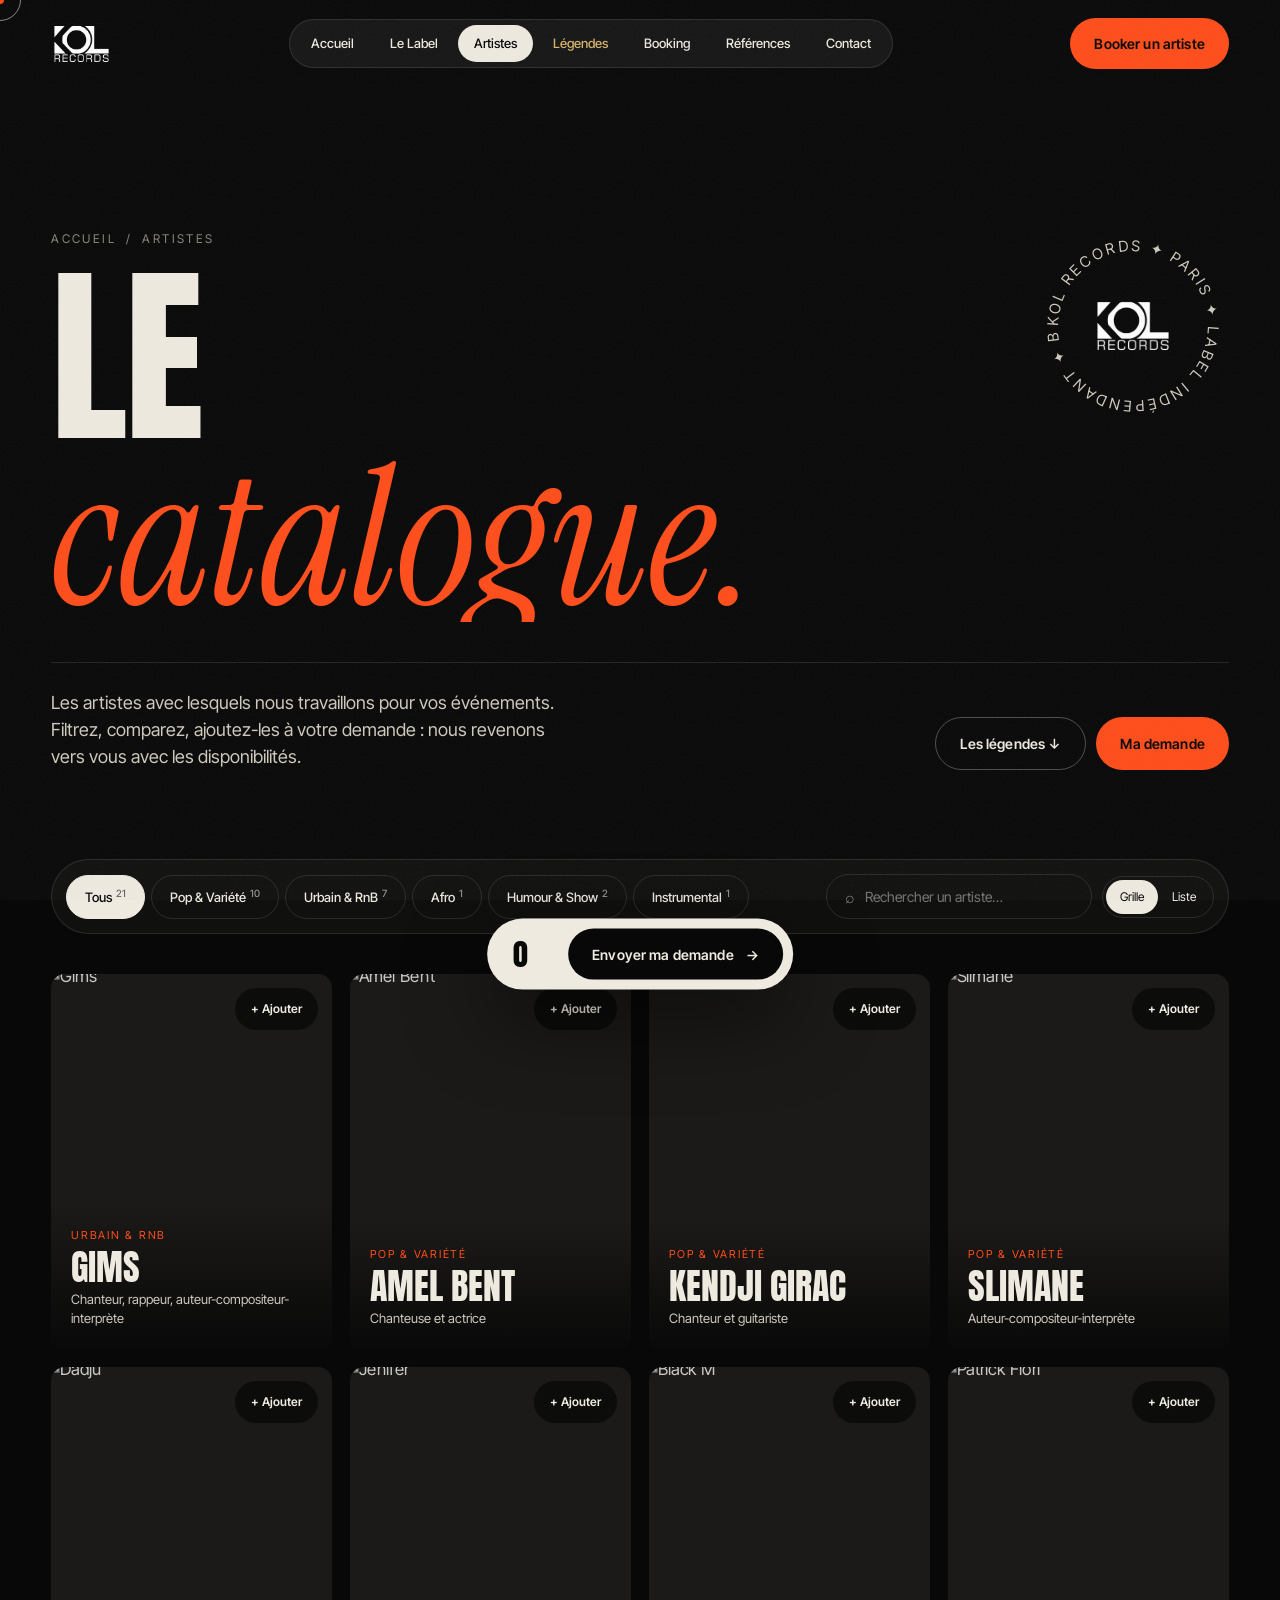
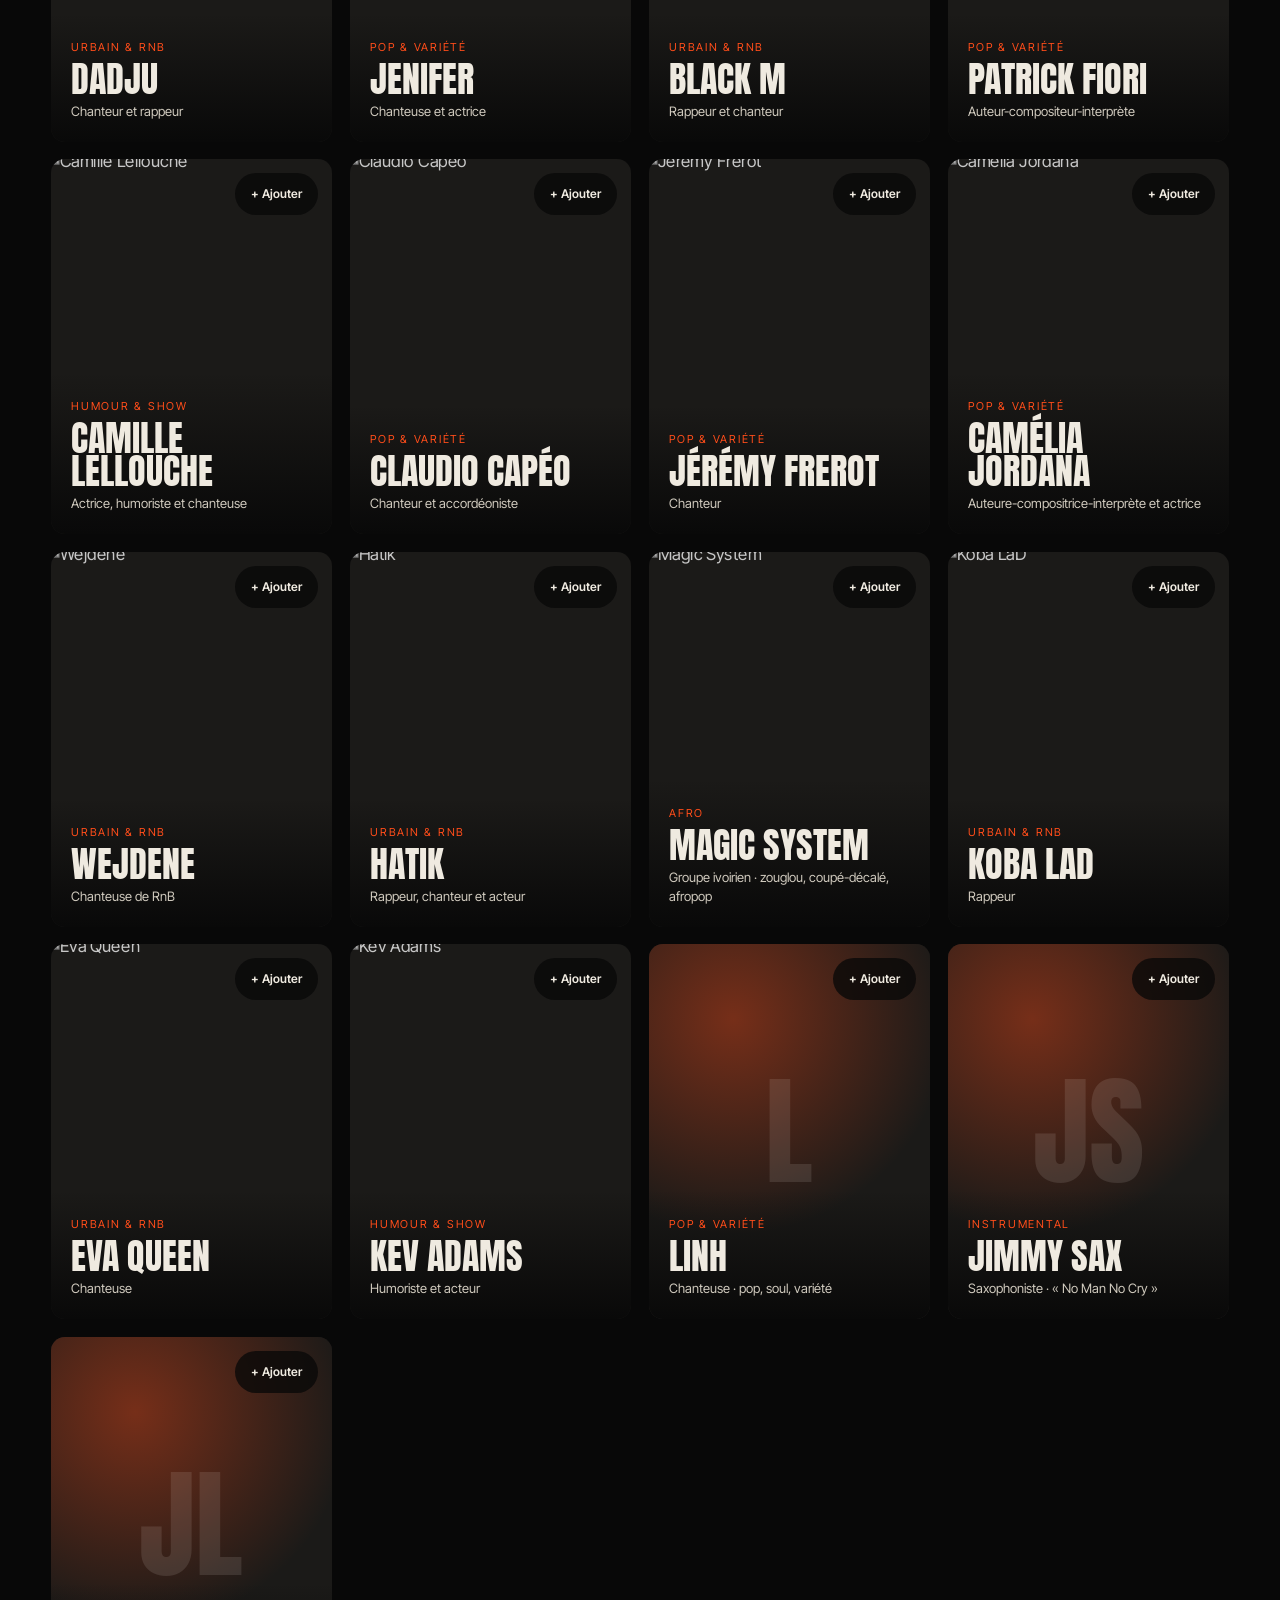
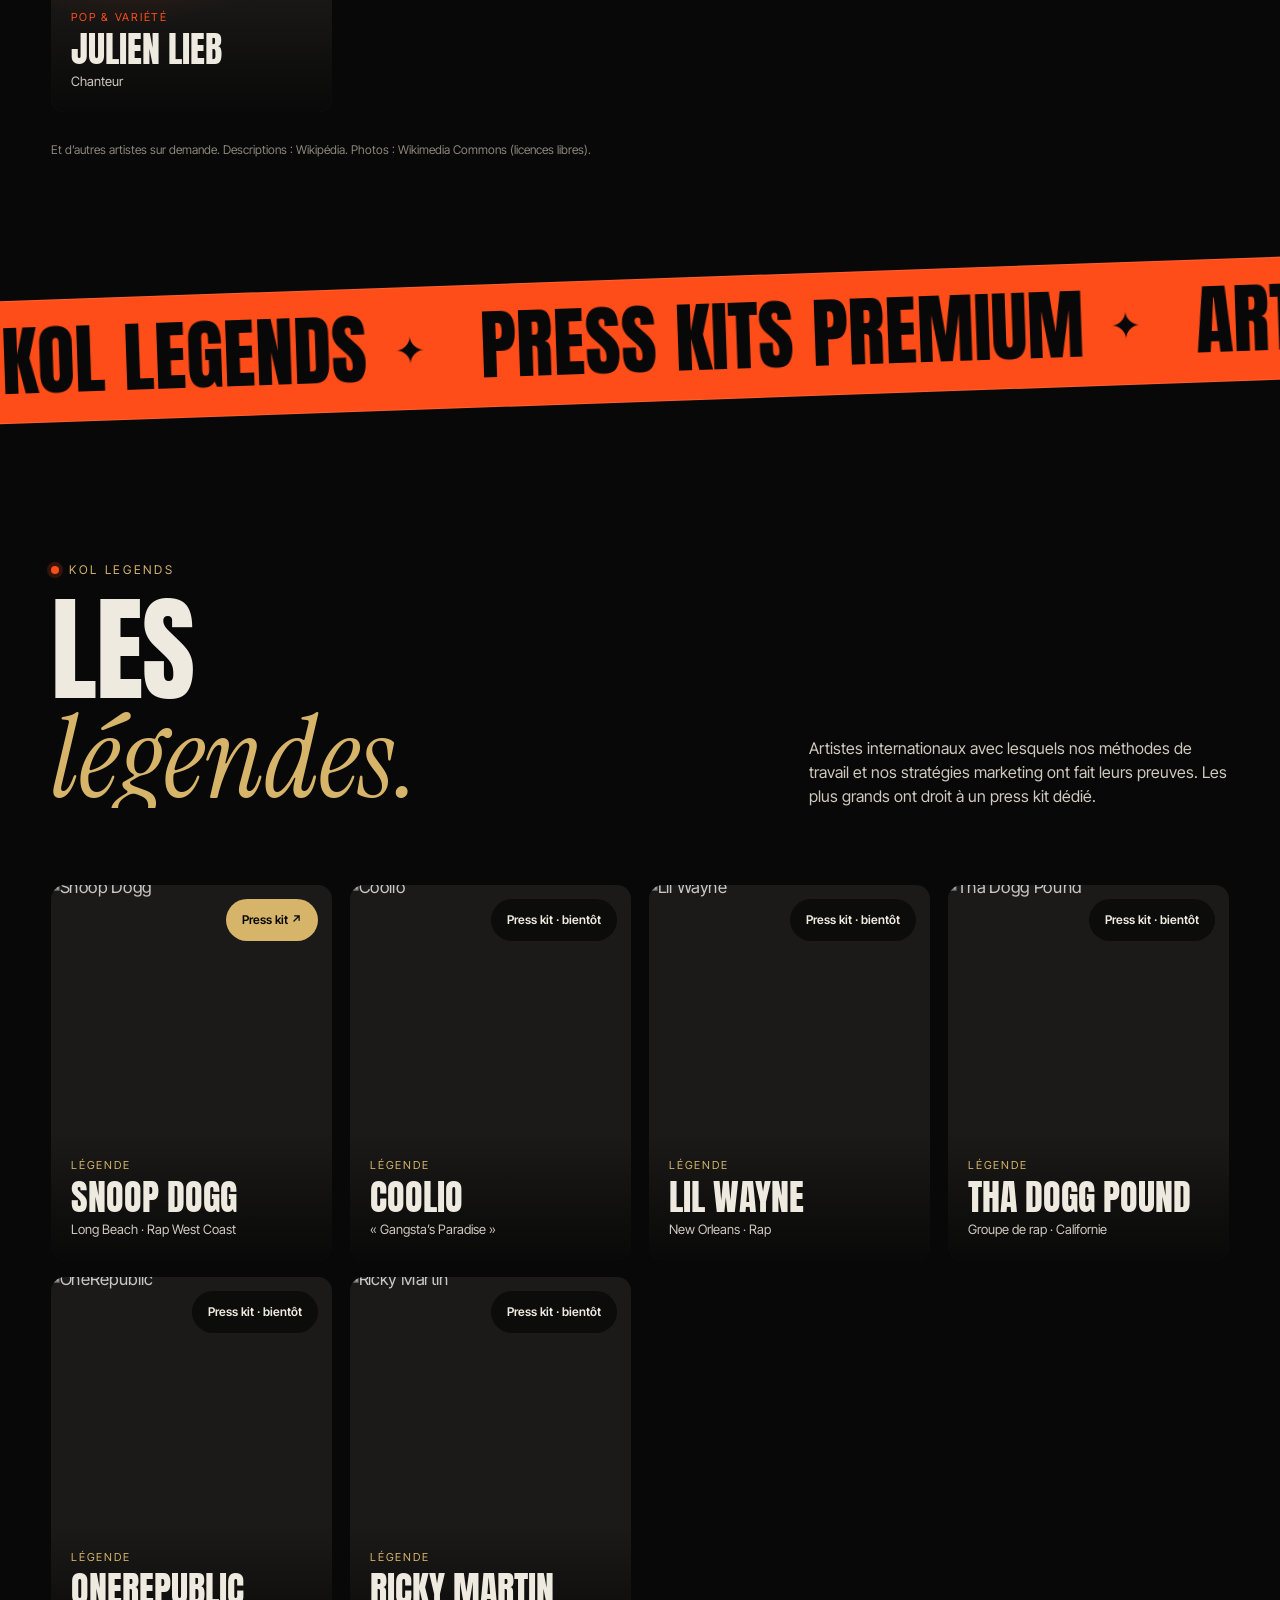
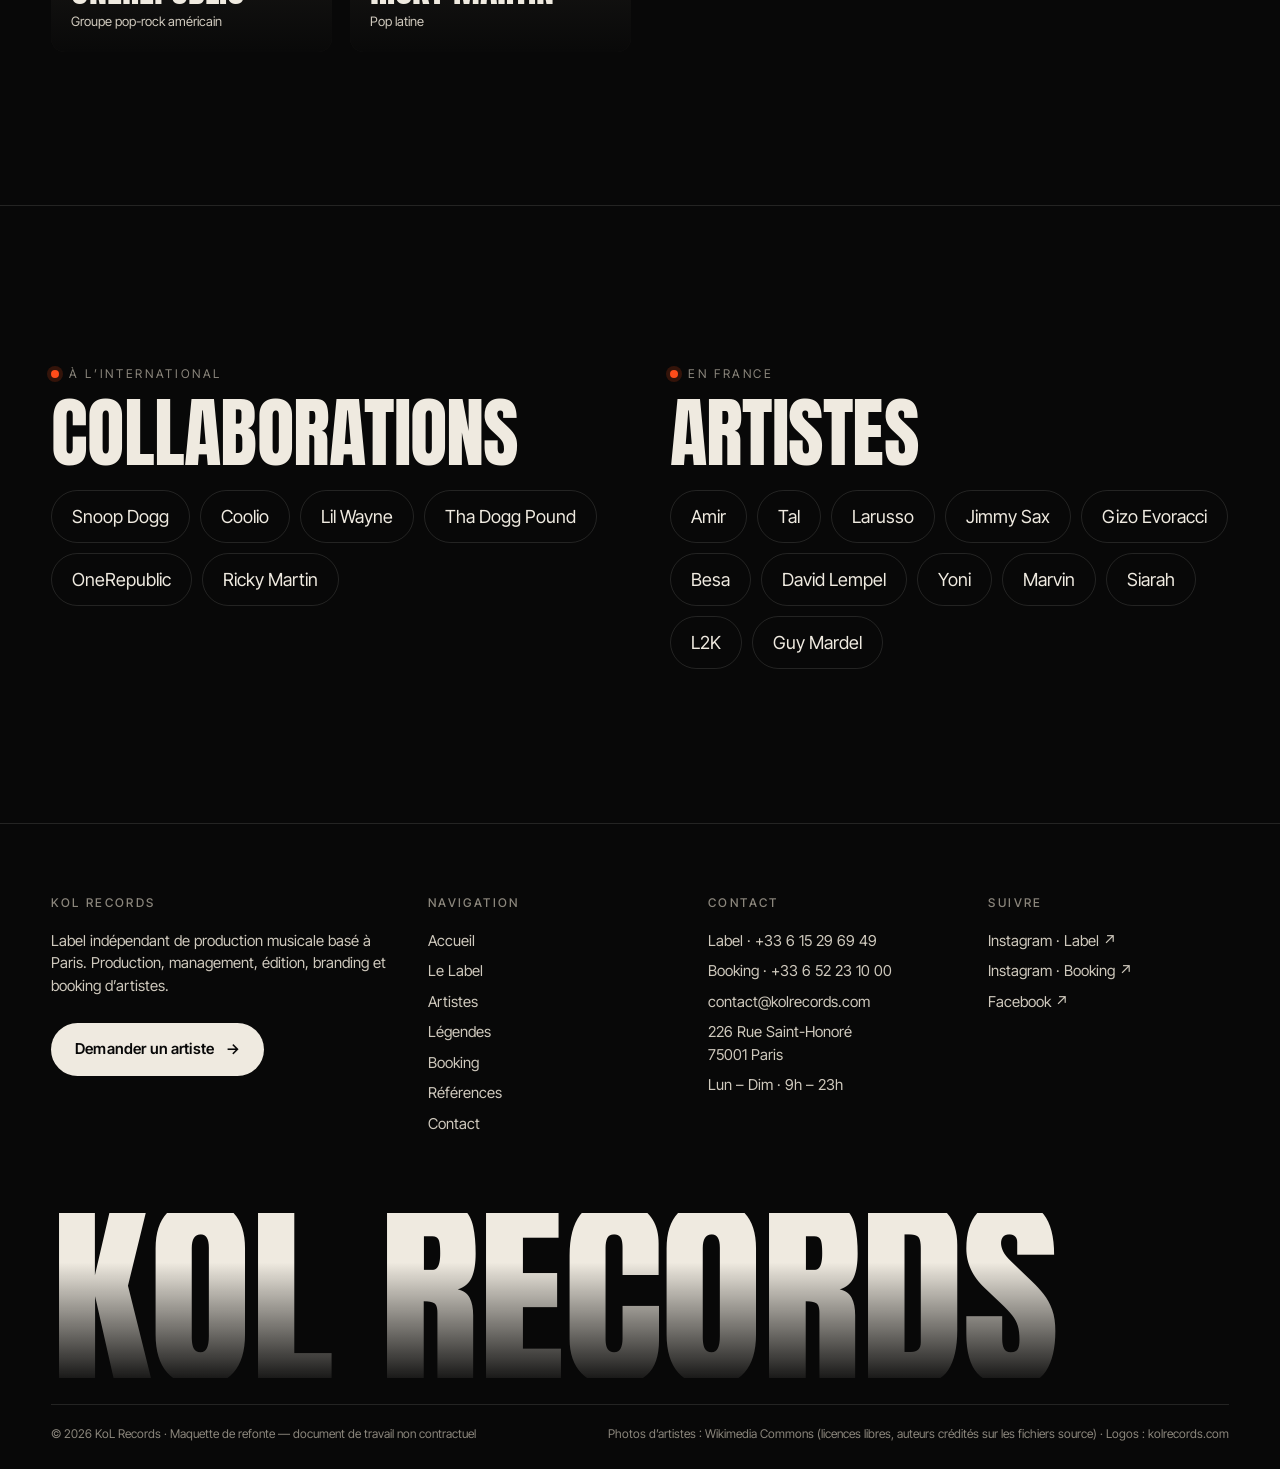
==== artistes.html @ c1221e78 "Fix reveal offset" ====
<!doctype html>
<html lang="fr">
<head>
<meta charset="utf-8"><meta name="viewport" content="width=device-width,initial-scale=1">
<title>Artistes — Catalogue booking · KoL Records</title>
<link rel="preconnect" href="https://fonts.googleapis.com"><link rel="preconnect" href="https://fonts.gstatic.com" crossorigin><link rel="preconnect" href="https://upload.wikimedia.org" crossorigin><link rel="preconnect" href="https://cdn.jsdelivr.net">
<link rel="stylesheet" href="https://fonts.googleapis.com/css2?family=Anton&family=Instrument+Serif:ital@0;1&family=Inter+Tight:wght@400;500;600;700&display=swap">
<link rel="stylesheet" href="style.css?v=5">
</head>
<body data-page="artistes">

<section class="phero wrap">
  <div class="crumb reveal"><a href="index.html">Accueil</a><span>/</span><span>Artistes</span></div>
  <h1 class="display" data-split>Le<br><span class="serif accent">catalogue.</span></h1>
  <div class="sub">
    <p class="reveal">Les artistes avec lesquels nous travaillons pour vos événements. Filtrez, comparez, ajoutez-les à votre demande : nous revenons vers vous avec les disponibilités.</p>
    <div class="reveal" style="display:flex;gap:10px;flex-wrap:wrap;justify-content:flex-end"><a href="#legendes" class="btn btn-ghost">Les légendes ↓</a><a href="booking.html" class="btn btn-accent">Ma demande <span class="badge" data-sl-count>0</span></a></div>
  </div>
</section>

<section class="wrap" style="padding-bottom:120px">
  <div class="toolbar">
    <div class="chips" id="chips"></div>
    <div style="display:flex;gap:10px;align-items:center;flex-wrap:wrap">
      <label class="search"><span class="muted">⌕</span><input id="q" placeholder="Rechercher un artiste…" autocomplete="off"></label>
      <div class="viewtg"><button class="on" data-view="grid">Grille</button><button data-view="list">Liste</button></div>
    </div>
  </div>
  <div class="agrid" id="grid"></div>
  <p class="note" style="margin-top:30px">Et d’autres artistes sur demande. Descriptions : Wikipédia. Photos : Wikimedia Commons (licences libres).</p>
</section>

<div class="mq-band mq-accent">
  <div class="marquee" style="--speed:30s"><div class="track">
    <span class="item">KoL Legends <i>✦</i></span><span class="item">Press kits premium <i>✦</i></span><span class="item">Artistes internationaux <i>✦</i></span>
  </div></div>
</div>

<section class="section wrap" id="legendes">
  <div class="sh">
    <div><span class="eyebrow" style="color:var(--gold)">KoL Legends</span><h2 class="display" data-split>Les<br><span class="serif gold">légendes.</span></h2></div>
    <p class="reveal">Artistes internationaux avec lesquels nos méthodes de travail et nos stratégies marketing ont fait leurs preuves. Les plus grands ont droit à un press kit dédié.</p>
  </div>
  <div class="agrid" id="lgrid" data-stagger></div>
</section>

<section class="section wrap line-t">
  <div class="collab">
    <div><span class="eyebrow">À l’international</span><h3 class="display" style="font-size:clamp(48px,6vw,96px);margin-top:16px">Collaborations</h3>
      <ul id="intl"></ul></div>
    <div><span class="eyebrow">En France</span><h3 class="display" style="font-size:clamp(48px,6vw,96px);margin-top:16px">Artistes</h3>
      <ul id="fr"></ul></div>
  </div>
</section>

<div class="shortlist">
  <span class="cnt">0</span>
  <span class="names"></span>
  <a href="booking.html" class="btn">Envoyer ma demande <span class="arr">→</span></a>
</div>

<script src="https://cdn.jsdelivr.net/npm/gsap@3.12.5/dist/gsap.min.js"></script>
<script src="https://cdn.jsdelivr.net/npm/gsap@3.12.5/dist/ScrollTrigger.min.js"></script>
<script src="https://cdn.jsdelivr.net/npm/lenis@1.1.13/dist/lenis.min.js"></script>
<script src="data.js?v=5"></script>
<script>
(function(){
  const K = window.KOL;
  const grid = document.getElementById('grid');
  const card = (a, legend) => `<article class="acard" data-cat="${a.cat||'legend'}" data-name="${a.n.toLowerCase()}" ${legend&&a.page?'data-cursor="Press kit"':''}>
      ${a.img?`<img src="${a.img}" alt="${a.n}" loading="lazy">`:`<div class="noimg">${a.n.split(' ').map(w=>w[0]).join('')}</div>`}
      ${legend? (a.page?`<a href="${a.page}" class="add on" style="background:var(--gold)">Press kit ↗</a>`:`<span class="add">Press kit · bientôt</span>`)
              : `<button class="add" data-sl-add="${a.n}">+ Ajouter</button>`}
      <div class="info"><span class="c" ${legend?'style="color:var(--gold)"':''}>${legend?'Légende':K.cats[a.cat]}</span><h3>${a.n}</h3><p>${a.d}</p></div>
      ${legend&&a.page?`<a href="${a.page}" style="position:absolute;inset:0;z-index:0" aria-label="${a.n}"></a>`:''}
    </article>`;
  grid.innerHTML = K.roster.map(a=>card(a,false)).join('');
  document.getElementById('lgrid').innerHTML = K.legends.map(a=>card(a,true)).join('');
  document.getElementById('intl').innerHTML = K.legends.map(l=>`<li>${l.n}</li>`).join('');
  document.getElementById('fr').innerHTML = K.france.map(l=>`<li>${l}</li>`).join('');

  // filters
  const counts = {all:K.roster.length}; K.roster.forEach(a=>counts[a.cat]=(counts[a.cat]||0)+1);
  const chips = document.getElementById('chips');
  chips.innerHTML = Object.entries(K.cats).map(([k,v])=>`<button class="chip ${k==='all'?'on':''}" data-f="${k}">${v}<sup>${counts[k]||0}</sup></button>`).join('');
  let f='all', q='';
  const apply = () => {
    const shown=[];
    grid.querySelectorAll('.acard').forEach(c=>{const ok=(f==='all'||c.dataset.cat===f)&&c.dataset.name.includes(q); c.classList.toggle('hidden',!ok); if(ok) shown.push(c);});
    if (window.gsap) gsap.fromTo(shown,{opacity:0,y:30},{opacity:1,y:0,duration:.6,stagger:.03,ease:'expo.out'});
  };
  chips.addEventListener('click',e=>{const b=e.target.closest('.chip'); if(!b) return; f=b.dataset.f; chips.querySelectorAll('.chip').forEach(x=>x.classList.toggle('on',x===b)); apply();});
  document.getElementById('q').addEventListener('input',e=>{q=e.target.value.toLowerCase().trim(); apply();});
  document.querySelectorAll('[data-view]').forEach(b=>b.addEventListener('click',()=>{document.querySelectorAll('[data-view]').forEach(x=>x.classList.toggle('on',x===b)); grid.classList.toggle('list',b.dataset.view==='list'); apply();}));
})();
</script>
<script src="main.js?v=5"></script>
</body>
</html>
---- style.css ----
/* =========================================================
   KoL Records — Maquette refonte 2026
   ========================================================= */

:root{
  --ink:#080808; --ink-2:#111110; --ink-3:#1b1a18;
  --bone:#efeae0; --bone-2:#cfc9bd; --muted:#8b867c;
  --accent:#ff4d1a; --gold:#d6b46a;
  --line:rgba(239,234,224,.12);
  --display:'Anton',Impact,sans-serif;
  --serif:'Instrument Serif',Georgia,serif;
  --sans:'Inter Tight',system-ui,sans-serif;
  --pad:clamp(20px,4vw,64px);
  --ease:cubic-bezier(.76,0,.24,1);
}
*{box-sizing:border-box;margin:0;padding:0}
html{background:var(--ink);color:var(--bone);-webkit-font-smoothing:antialiased}
html.lenis{height:auto}.lenis.lenis-smooth{scroll-behavior:auto}
body{font-family:var(--sans);font-size:16px;line-height:1.5;overflow-x:hidden;cursor:none}
@media (hover:none){body{cursor:auto}}
a{color:inherit;text-decoration:none;cursor:none}
button,input,select,textarea{font:inherit;color:inherit;cursor:none}
img{display:block;max-width:100%}
::selection{background:var(--accent);color:var(--ink)}

/* ---------- utilities ---------- */
.wrap{padding-left:var(--pad);padding-right:var(--pad)}
.eyebrow{font-family:var(--sans);font-size:12px;letter-spacing:.22em;text-transform:uppercase;color:var(--muted);display:inline-flex;align-items:center;gap:10px}
.eyebrow:before{content:"";width:8px;height:8px;border-radius:50%;background:var(--accent);box-shadow:0 0 0 4px rgba(255,77,26,.18)}
.display{font-family:var(--display);text-transform:uppercase;line-height:.86;letter-spacing:-.01em;font-weight:400}
.serif{font-family:var(--serif);font-style:italic;text-transform:none;letter-spacing:0}
.accent{color:var(--accent)} .gold{color:var(--gold)} .muted{color:var(--muted)}
.section{padding-top:clamp(80px,12vw,180px);padding-bottom:clamp(80px,12vw,180px);position:relative}
.line-t{border-top:1px solid var(--line)}
.split-line{overflow:hidden;display:block;padding-top:.14em;margin-top:-.14em}
.split-line > span{display:block}
.reveal{opacity:0;transform:translateY(40px)}
.noscript .reveal{opacity:1;transform:none}

/* grain */
.grain{position:fixed;inset:0;z-index:9998;pointer-events:none;opacity:.06;background-size:160px 160px;
  background-image:url("data:image/svg+xml,%3Csvg xmlns='http://www.w3.org/2000/svg' width='160' height='160'%3E%3Cfilter id='n'%3E%3CfeTurbulence type='fractalNoise' baseFrequency='.9' numOctaves='2' stitchTiles='stitch'/%3E%3C/filter%3E%3Crect width='100%25' height='100%25' filter='url(%23n)'/%3E%3C/svg%3E");
}
@keyframes grain{0%{transform:translate(0,0)}20%{transform:translate(-4%,3%)}40%{transform:translate(3%,-5%)}60%{transform:translate(-6%,2%)}80%{transform:translate(5%,5%)}100%{transform:translate(0,0)}}

/* cursor */
.cursor{position:fixed;left:0;top:0;z-index:10000;pointer-events:none}
.cursor .dot,.cursor .ring,.cursor .lbl{left:0;top:0;will-change:transform}
.cursor .dot{width:8px;height:8px;margin:-4px 0 0 -4px;border-radius:50%;background:var(--accent);position:absolute}
.cursor .ring{width:42px;height:42px;margin:-21px 0 0 -21px;border-radius:50%;border:1px solid rgba(239,234,224,.55);position:absolute;transition:width .35s var(--ease),height .35s var(--ease),margin .35s var(--ease),background .35s,border-color .35s}
.cursor .lbl{position:absolute;width:96px;margin:-8px 0 0 -48px;text-align:center;font-size:11px;letter-spacing:.15em;text-transform:uppercase;color:#000;font-weight:600;opacity:0;transition:opacity .2s}
.cursor.is-hover .ring{width:70px;height:70px;margin:-35px 0 0 -35px;border-color:var(--accent)}
.cursor.is-view .ring{width:96px;height:96px;margin:-48px 0 0 -48px;background:var(--bone);border-color:var(--bone)}
.cursor.is-view .lbl{opacity:1}
@media (hover:none){.cursor{display:none}}

/* preloader */
.loader{position:fixed;inset:0;z-index:9999;background:var(--ink);display:flex;flex-direction:column;justify-content:space-between;padding:var(--pad)}
.loader .ld-top{display:flex;justify-content:space-between;font-size:12px;letter-spacing:.2em;text-transform:uppercase;color:var(--muted)}
.loader .ld-count{font-family:var(--display);font-size:clamp(120px,24vw,380px);line-height:.8;align-self:flex-end}
.loader .ld-bar{height:1px;background:var(--line);position:relative;overflow:hidden}
.loader .ld-bar i{position:absolute;inset:0;background:var(--accent);transform-origin:left;transform:scaleX(0)}
.loader .ld-names{font-family:var(--serif);font-style:italic;font-size:clamp(22px,3vw,40px);height:1.2em;overflow:hidden}

/* page transition */
.curtain{position:fixed;inset:0;z-index:9997;background:var(--accent);transform:scaleY(0);transform-origin:bottom;pointer-events:none}

/* ---------- nav ---------- */
.nav{position:fixed;top:0;left:0;right:0;z-index:900;display:flex;align-items:center;justify-content:space-between;padding:18px var(--pad);transition:transform .5s var(--ease),background .4s,backdrop-filter .4s}
.nav.scrolled{background:rgba(8,8,8,.94);border-bottom:1px solid var(--line)}
.nav{will-change:transform}
.nav.hide{transform:translateY(-100%)}
.nav .logo img{height:42px;width:auto}
.nav .links{display:flex;gap:4px;background:rgba(239,234,224,.06);border:1px solid var(--line);border-radius:100px;padding:5px}
.nav .links a{font-size:13px;font-weight:500;padding:9px 16px;border-radius:100px;transition:background .3s,color .3s;position:relative}
.nav .links a:hover{background:rgba(239,234,224,.1)}
.nav .links a.active{background:var(--bone);color:var(--ink)}
.nav .links a.legend-link{color:var(--gold)}
.nav .links a.legend-link.active{background:var(--gold);color:var(--ink)}
.nav .right{display:flex;align-items:center;gap:12px}
.btn{display:inline-flex;align-items:center;gap:12px;padding:15px 24px;border-radius:100px;font-size:14px;font-weight:600;letter-spacing:.01em;position:relative;overflow:hidden;isolation:isolate;transition:color .45s var(--ease)}
.btn:before{content:"";position:absolute;inset:0;border-radius:inherit;z-index:-1;transform:translateY(101%);transition:transform .45s var(--ease)}
.btn:hover:before{transform:translateY(0)}
.btn-accent{background:var(--accent);color:var(--ink)} .btn-accent:before{background:var(--bone)}
.btn-light{background:var(--bone);color:var(--ink)} .btn-light:before{background:var(--accent)}
.btn-ghost{border:1px solid rgba(239,234,224,.3);color:var(--bone);background:transparent}
button.btn{border:0}button.btn-ghost{border:1px solid rgba(239,234,224,.3)} .btn-ghost:before{background:var(--bone)} .btn-ghost:hover{color:var(--ink)}
.btn .arr{display:inline-block;transition:transform .45s var(--ease)} .btn:hover .arr{transform:translateX(4px) rotate(-45deg)}
.btn .badge{min-width:22px;height:22px;border-radius:11px;background:var(--ink);color:var(--bone);font-size:11px;display:inline-grid;place-items:center;padding:0 6px}
.burger{display:none;width:48px;height:48px;border-radius:50%;border:1px solid var(--line);background:transparent;position:relative}
.burger span{position:absolute;left:14px;right:14px;height:1.5px;background:var(--bone);transition:transform .4s var(--ease)}
.burger span:nth-child(1){top:20px}.burger span:nth-child(2){top:27px}
.menu-open .burger span:nth-child(1){transform:translateY(3.5px) rotate(45deg)}
.menu-open .burger span:nth-child(2){transform:translateY(-3.5px) rotate(-45deg)}
.mobile-menu{position:fixed;inset:0;z-index:899;background:var(--ink-2);padding:120px var(--pad) 40px;display:flex;flex-direction:column;justify-content:space-between;clip-path:circle(0% at calc(100% - 50px) 40px);transition:clip-path .8s var(--ease)}
.menu-open .mobile-menu{clip-path:circle(150% at calc(100% - 50px) 40px)}
.mobile-menu a.big{font-family:var(--display);font-size:clamp(48px,13vw,96px);text-transform:uppercase;line-height:1;display:block}
.mobile-menu a.big small{font-family:var(--sans);font-size:12px;color:var(--muted);vertical-align:top;margin-right:12px}
@media (max-width:1080px){.nav .links{display:none}.burger{display:block}.nav .right .btn-hide-m{display:none}}

/* ---------- marquee ---------- */
.marquee{overflow:hidden;white-space:nowrap;display:flex;user-select:none}
.marquee .track{display:flex;flex-shrink:0;gap:0;animation:mq var(--speed,40s) linear infinite;will-change:transform}
.is-off .track,.is-off.col,.is-off svg{animation-play-state:paused!important}
.marquee.rev .track{animation-direction:reverse}
.marquee:hover .track{animation-play-state:paused}
@keyframes mq{to{transform:translateX(-100%)}}
.mq-band{border-top:1px solid var(--line);border-bottom:1px solid var(--line);padding:22px 0;background:var(--ink)}
.mq-band .item{font-family:var(--display);font-size:clamp(40px,6vw,92px);text-transform:uppercase;padding:0 .35em;display:flex;align-items:center;gap:.35em;line-height:1}
.mq-band .item i{font-style:normal;color:var(--accent);font-size:.5em}
.mq-band .item.o{-webkit-text-stroke:1px var(--bone);color:transparent}
.mq-accent{background:var(--accent);color:var(--ink);transform:rotate(-2deg);margin:0 -2vw}
.mq-accent .item i{color:var(--ink)}

/* ---------- HERO (home) ---------- */
.hero{height:100svh;min-height:720px;position:relative;overflow:hidden;display:flex;flex-direction:column;justify-content:flex-end}
.hero-wall{position:absolute;inset:-10% -5%;display:grid;grid-template-columns:repeat(4,1fr);gap:14px;transform:rotate(-8deg) scale(1.15);opacity:.55}
.hero-wall .col{display:flex;flex-direction:column;gap:14px;animation:colup 60s linear infinite;will-change:transform;backface-visibility:hidden}
.hero-wall .col:nth-child(even){animation-name:coldown}
.hero-wall .col img{width:100%;aspect-ratio:3/4;object-fit:cover;border-radius:6px;filter:grayscale(1) contrast(1.1) brightness(.8)}
@keyframes colup{to{transform:translateY(-50%)}}
@keyframes coldown{from{transform:translateY(-50%)}to{transform:translateY(0)}}
.hero-shade{position:absolute;inset:0;background:radial-gradient(120% 80% at 50% 40%,rgba(8,8,8,.35),rgba(8,8,8,.92) 70%),linear-gradient(to top,var(--ink) 8%,transparent 50%)}
.hero-inner{position:relative;z-index:2;padding:0 var(--pad) clamp(28px,5vw,60px)}
.hero h1{font-size:min(13.5vw,19vh);font-size:clamp(60px,min(13.5vw,19vh),260px)}
.hero h1 .serif{font-size:.62em;color:var(--gold);display:inline-block;transform:translateY(-.12em)}
.hero-meta{display:grid;grid-template-columns:1.2fr 1fr auto;gap:40px;align-items:end;margin-top:36px;padding-top:26px;border-top:1px solid var(--line)}
.hero-meta p{max-width:460px;color:var(--bone-2);font-size:17px}
.hero-meta .tags{display:flex;flex-wrap:wrap;gap:8px}
.tag{font-size:12px;letter-spacing:.06em;padding:8px 14px;border:1px solid var(--line);border-radius:100px;color:var(--bone-2);white-space:nowrap}
.hero-cta{display:flex;gap:10px;flex-wrap:wrap}
.scroll-hint{position:absolute;right:var(--pad);top:50%;writing-mode:vertical-rl;font-size:11px;letter-spacing:.3em;text-transform:uppercase;color:var(--muted);z-index:2;display:flex;align-items:center;gap:14px}
.scroll-hint:after{content:"";width:1px;height:70px;background:linear-gradient(var(--accent),transparent);animation:sh 2s var(--ease) infinite}
@keyframes sh{0%{transform:scaleY(0);transform-origin:top}50%{transform:scaleY(1);transform-origin:top}51%{transform-origin:bottom}100%{transform:scaleY(0);transform-origin:bottom}}
@media (max-width:600px){.hero h1{font-size:18vw}}
@media (max-width:900px){.hero-meta{grid-template-columns:1fr;gap:22px}.hero-wall{grid-template-columns:repeat(3,1fr)}.scroll-hint{display:none}}

/* ---------- manifesto ---------- */
.manifesto{font-size:clamp(30px,4.6vw,76px);line-height:1.08;font-weight:500;letter-spacing:-.025em;max-width:1500px}
.manifesto .w{opacity:.14}
.manifesto .serif{font-weight:400}
.manifesto-foot{display:flex;justify-content:space-between;gap:30px;margin-top:60px;flex-wrap:wrap;align-items:flex-end}
.signature{font-family:var(--serif);font-style:italic;font-size:28px}
.signature small{display:block;font-family:var(--sans);font-style:normal;font-size:12px;letter-spacing:.2em;text-transform:uppercase;color:var(--muted);margin-top:4px}

/* ---------- section header ---------- */
.sh{display:grid;grid-template-columns:1fr auto;align-items:end;gap:40px;margin-bottom:clamp(40px,6vw,90px)}
.sh h2{font-size:clamp(56px,9vw,160px);margin-top:20px}
.sh p{max-width:420px;color:var(--bone-2)}
@media (max-width:900px){.sh{grid-template-columns:1fr}}

/* ---------- services (accordion rows) ---------- */
.svc{border-top:1px solid var(--line)}
.svc-row{display:grid;grid-template-columns:80px 1fr 1.1fr 60px;gap:30px;align-items:center;padding:34px 0;border-bottom:1px solid var(--line);position:relative;overflow:hidden}
.svc-row:before{content:"";position:absolute;inset:0;background:var(--accent);transform:scaleY(0);transform-origin:bottom;transition:transform .55s var(--ease);z-index:0}
.svc-row:hover:before{transform:scaleY(1)}
.svc-row > *{position:relative;z-index:1;transition:color .45s}
.svc-row:hover > *{color:var(--ink)}
.svc-row .num{font-size:13px;color:var(--muted)}
.svc-row h3{font-family:var(--display);font-size:clamp(40px,5.4vw,86px);text-transform:uppercase;line-height:.9;font-weight:400}
.svc-row p{color:var(--bone-2);max-width:480px}
.svc-row .plus{width:52px;height:52px;border-radius:50%;border:1px solid currentColor;display:grid;place-items:center;font-size:22px;transition:transform .5s var(--ease)}
.svc-row:hover .plus{transform:rotate(45deg)}
@media (max-width:900px){.svc-row{grid-template-columns:1fr;gap:10px}.svc-row .plus{display:none}}

/* ---------- legends horizontal ---------- */
.legends{position:relative;overflow:hidden}
.h-track{display:flex;gap:28px;width:max-content}
[data-hscroll]{overflow:hidden}
.legends .h-track{display:flex;gap:28px;padding:0 var(--pad);width:max-content}
.lg-card{width:clamp(300px,30vw,480px);flex-shrink:0;position:relative;border-radius:14px;overflow:hidden;aspect-ratio:3/4;background:var(--ink-3)}
.lg-card img{width:100%;height:100%;object-fit:cover;filter:grayscale(1) contrast(1.05);transform:scale(1.08);transition:transform 1.2s var(--ease),filter .8s}
.lg-card:hover img{transform:scale(1);filter:grayscale(0)}
.lg-card .ov{position:absolute;inset:0;background:linear-gradient(to top,rgba(8,8,8,.95) 0%,rgba(8,8,8,.1) 55%);display:flex;flex-direction:column;justify-content:flex-end;padding:28px}
.lg-card .idx{position:absolute;top:22px;left:24px;font-size:12px;letter-spacing:.2em;color:var(--bone-2)}
.lg-card .pk{position:absolute;top:18px;right:18px;background:var(--gold);color:var(--ink);font-size:11px;font-weight:700;letter-spacing:.14em;text-transform:uppercase;padding:8px 12px;border-radius:100px}
.lg-card .pk.soon{background:rgba(20,20,18,.8);color:var(--bone-2)}
.lg-card h3{font-family:var(--display);font-size:clamp(44px,4.6vw,76px);text-transform:uppercase;line-height:.88;font-weight:400}
.lg-card p{color:var(--bone-2);margin-top:10px;font-size:14px}
.lg-intro{width:clamp(300px,32vw,520px);flex-shrink:0;display:flex;flex-direction:column;justify-content:space-between;padding:10px 0}
.lg-intro h2{font-size:clamp(64px,8vw,140px)}
.lg-end{width:clamp(300px,30vw,480px);flex-shrink:0;display:grid;place-items:center;border:1px dashed var(--line);border-radius:14px;text-align:center;padding:40px}

/* ---------- roster hover list ---------- */
.rlist{border-top:1px solid var(--line)}
.rlist a{display:flex;justify-content:space-between;align-items:center;padding:clamp(14px,1.8vw,26px) 0;border-bottom:1px solid var(--line);position:relative}
.rlist a .nm{font-family:var(--display);font-size:clamp(40px,6.4vw,110px);text-transform:uppercase;line-height:.92;transition:transform .6s var(--ease),color .4s}
.rlist a .meta{font-size:13px;color:var(--muted);text-align:right;transition:color .4s}
.rlist a:hover .nm{transform:translateX(24px);color:var(--accent)}
.rlist a:hover .meta{color:var(--bone)}
.rlist:hover a:not(:hover) .nm{opacity:.28}
.float-img{position:fixed;left:0;top:0;width:300px;height:380px;margin:-190px 0 0 -150px;pointer-events:none;z-index:50;will-change:transform}
.float-img .in{width:100%;height:100%;border-radius:10px;overflow:hidden;position:relative;opacity:0;transform:scale(.6);transition:opacity .35s,transform .45s var(--ease)}
.float-img.on .in{opacity:1;transform:scale(1)}
.float-img img{width:100%;height:100%;object-fit:cover;position:absolute;inset:0}
@media (hover:none){.float-img{display:none}}

/* ---------- formats / events ---------- */
.formats{display:grid;grid-template-columns:repeat(4,1fr);gap:16px}
.fmt{background:var(--ink-2);border:1px solid var(--line);border-radius:16px;padding:30px;min-height:340px;display:flex;flex-direction:column;justify-content:space-between;position:relative;overflow:hidden;transition:transform .6s var(--ease),border-color .4s}
.fmt:hover{transform:translateY(-8px);border-color:rgba(255,77,26,.6)}
.fmt .ic{width:58px;height:58px;border-radius:50%;background:rgba(255,77,26,.12);display:grid;place-items:center;color:var(--accent)}
.fmt h4{font-family:var(--display);font-size:42px;text-transform:uppercase;font-weight:400;line-height:.95;margin-top:auto}
.fmt p{color:var(--bone-2);font-size:14px;margin-top:12px}
.fmt .big{position:absolute;right:-10px;bottom:-30px;font-family:var(--display);font-size:200px;color:rgba(239,234,224,.03);line-height:1}
@media (max-width:1000px){.formats{grid-template-columns:repeat(2,1fr)}}
@media (max-width:600px){.formats{grid-template-columns:1fr}}

/* ---------- awards ---------- */
.awards{display:grid;grid-template-columns:repeat(5,1fr);border-top:1px solid var(--line);border-left:1px solid var(--line)}
.award{border-right:1px solid var(--line);border-bottom:1px solid var(--line);aspect-ratio:1/1;display:flex;flex-direction:column;align-items:center;justify-content:center;gap:18px;padding:24px;transition:background .4s}
.award:hover{background:var(--ink-2)}
.award .lg{width:62%;height:50%;background:#1f1e1b;overflow:hidden;border-radius:10px;display:grid;place-items:center;padding:14px;filter:grayscale(1);transition:filter .5s,transform .6s var(--ease)}
.award:hover .lg{filter:none;transform:scale(1.05)}
.award .lg img{width:100%;height:100%;object-fit:contain}
.award span{font-size:13px;letter-spacing:.08em;text-transform:uppercase;color:var(--bone-2);text-align:center}
@media (max-width:900px){.awards{grid-template-columns:repeat(2,1fr)}}

/* ---------- logos ---------- */
.logos-mq .track{gap:14px;padding-right:14px}
.logo-tile{width:170px;height:96px;background:#f4f1ea;border-radius:12px;display:grid;place-items:center;padding:16px;flex-shrink:0;filter:grayscale(1);opacity:.85;transition:filter .4s,opacity .4s,transform .4s var(--ease)}
.logo-tile:hover{filter:none;opacity:1;transform:translateY(-4px)}
.logo-tile img{width:100%;height:100%;object-fit:contain}
.logos-grid{display:grid;grid-template-columns:repeat(auto-fill,minmax(170px,1fr));gap:14px}
.logos-grid .logo-tile{width:auto;height:110px}

/* ---------- process ---------- */
.steps{display:grid;grid-template-columns:repeat(4,1fr);gap:0;border-top:1px solid var(--line)}
.step{padding:34px 28px 10px 0;border-right:1px solid var(--line);position:relative}
.step:last-child{border-right:0}
.step + .step{padding-left:28px}
.step .n{font-family:var(--display);font-size:90px;line-height:1;color:var(--accent)}
.step h4{font-size:22px;font-weight:600;margin:18px 0 10px}
.step p{color:var(--bone-2);font-size:15px}
@media (max-width:900px){.steps{grid-template-columns:1fr 1fr}.step{border-right:0;padding-left:0!important}}

/* ---------- big CTA ---------- */
.cta-big{position:relative;overflow:hidden;padding-top:clamp(100px,14vw,220px);padding-bottom:clamp(100px,14vw,220px);text-align:center}
.cta-big h2{font-size:clamp(64px,12vw,230px)}
.cta-big .circle{position:absolute;width:60vw;height:60vw;border-radius:50%;background:radial-gradient(circle,rgba(255,77,26,.35),transparent 65%);left:50%;top:50%;transform:translate(-50%,-50%);filter:blur(40px);pointer-events:none}
.cta-big .btns{display:flex;gap:12px;justify-content:center;margin-top:50px;flex-wrap:wrap;position:relative}

/* ---------- footer ---------- */
.footer{border-top:1px solid var(--line);padding-top:70px;padding-bottom:26px;position:relative;overflow:hidden}
.ft-grid{display:grid;grid-template-columns:1.4fr 1fr 1fr 1fr;gap:40px}
.ft-grid h5{font-size:12px;letter-spacing:.2em;text-transform:uppercase;color:var(--muted);font-weight:500;margin-bottom:18px}
.ft-grid a,.ft-grid p{display:block;color:var(--bone-2);margin-bottom:8px;font-size:15px;transition:color .3s}
.ft-grid a:hover{color:var(--accent)}
.ft-grid a.btn{color:var(--ink)}
.ft-word{font-family:var(--display);font-size:clamp(60px,16.5vw,330px);text-transform:uppercase;line-height:.78;margin-top:70px;letter-spacing:-.01em;white-space:nowrap;background:linear-gradient(180deg,var(--bone) 30%,rgba(239,234,224,.08));-webkit-background-clip:text;background-clip:text;color:transparent}
.ft-bottom{display:flex;justify-content:space-between;gap:20px;flex-wrap:wrap;color:var(--muted);font-size:12px;margin-top:26px;padding-top:20px;border-top:1px solid var(--line)}
@media (max-width:900px){.ft-grid{grid-template-columns:1fr 1fr}}

/* ---------- page hero (inner pages) ---------- */
.phero{padding-top:clamp(150px,18vw,240px);padding-bottom:clamp(50px,7vw,100px);position:relative}
.phero h1{font-size:clamp(72px,15vw,280px)}
.phero .sub{display:grid;grid-template-columns:1fr 1fr;gap:40px;margin-top:40px;padding-top:26px;border-top:1px solid var(--line);align-items:end}
.phero .sub p{max-width:520px;color:var(--bone-2);font-size:18px}
.spin-badge{position:absolute;right:var(--pad);top:clamp(150px,18vw,240px);width:clamp(140px,15vw,230px);aspect-ratio:1;display:grid;place-items:center}
.spin-badge svg{position:absolute;inset:0;width:100%;height:100%;animation:spin 18s linear infinite}
.spin-badge text{fill:var(--bone-2);font-family:var(--sans);font-size:15.5px;letter-spacing:3px;text-transform:uppercase}
.spin-badge img{width:42%}
@keyframes spin{to{transform:rotate(360deg)}}
@media (max-width:900px){.spin-badge{display:none}}
.crumb{font-size:12px;letter-spacing:.2em;text-transform:uppercase;color:var(--muted);margin-bottom:26px;display:flex;gap:10px}
.crumb a:hover{color:var(--accent)}
@media (max-width:800px){.phero .sub{grid-template-columns:1fr}}

/* ---------- artistes page ---------- */
.toolbar{position:sticky;top:84px;z-index:20;display:flex;gap:14px;justify-content:space-between;align-items:center;flex-wrap:wrap;padding:14px;background:rgba(17,17,16,.96);border:1px solid var(--line);border-radius:100px;margin-bottom:40px}
.chips{display:flex;gap:6px;flex-wrap:wrap}
.chip{padding:10px 18px;border-radius:100px;border:1px solid var(--line);background:transparent;font-size:13px;font-weight:500;transition:all .3s}
.chip:hover{border-color:var(--bone-2)}
.chip.on{background:var(--bone);color:var(--ink);border-color:var(--bone)}
.chip sup{font-size:10px;margin-left:4px;opacity:.6}
.search{display:flex;align-items:center;gap:10px;border:1px solid var(--line);border-radius:100px;padding:0 18px;min-width:260px}
.search input{background:transparent;border:0;outline:0;padding:11px 0;width:100%;font-size:14px}
.viewtg{display:flex;border:1px solid var(--line);border-radius:100px;padding:3px}
.viewtg button{background:transparent;border:0;padding:8px 14px;border-radius:100px;font-size:12px}
.viewtg button.on{background:var(--bone);color:var(--ink)}
@media (max-width:800px){.toolbar{border-radius:20px;top:76px}.search{min-width:0;flex:1}}

.agrid{display:grid;grid-template-columns:repeat(4,1fr);gap:18px}
@media (max-width:1200px){.agrid{grid-template-columns:repeat(3,1fr)}}
@media (max-width:800px){.agrid{grid-template-columns:repeat(2,1fr);gap:10px}}
.acard{position:relative;border-radius:14px;overflow:hidden;background:var(--ink-3);aspect-ratio:3/4;transition:opacity .4s,transform .5s var(--ease)}
.acard.hidden{display:none}
.acard img{width:100%;height:100%;object-fit:cover;filter:grayscale(1) brightness(.85);transform:scale(1.06);transition:filter .7s,transform 1s var(--ease)}
.acard:hover img{filter:grayscale(0) brightness(1);transform:scale(1)}
.acard .noimg{position:absolute;inset:0;display:grid;place-items:center;background:radial-gradient(circle at 30% 20%,rgba(255,77,26,.4),transparent 60%),var(--ink-3);font-family:var(--display);font-size:120px;color:rgba(239,234,224,.12)}
.acard .info{position:absolute;inset:auto 0 0 0;padding:20px;background:linear-gradient(to top,rgba(8,8,8,.95),transparent);}
.acard .info .c{font-size:11px;letter-spacing:.16em;text-transform:uppercase;color:var(--accent)}
.acard .info h3{font-family:var(--display);font-size:clamp(30px,2.8vw,46px);text-transform:uppercase;line-height:.92;font-weight:400;margin-top:6px}
.acard .info p{font-size:13px;color:var(--bone-2);margin-top:6px}
.acard .add{position:absolute;top:14px;right:14px;height:42px;padding:0 16px;border-radius:100px;border:0;background:rgba(8,8,8,.78);color:var(--bone);font-size:12px;font-weight:600;display:flex;align-items:center;gap:8px;transition:background .3s,color .3s,transform .3s}
.acard .add:hover{transform:scale(1.05)}
.acard .add{z-index:3}
.acard .add.on{background:var(--accent);color:var(--ink)}
.agrid.list{grid-template-columns:1fr;gap:0}
.agrid.list .acard{aspect-ratio:auto;border-radius:0;background:transparent;border-bottom:1px solid var(--line);display:flex;align-items:center;gap:24px;padding:14px 0}
.agrid.list .acard img,.agrid.list .acard .noimg{position:relative;width:72px;height:72px;border-radius:50%;flex-shrink:0;font-size:30px;transform:none}
.agrid.list .acard .info{position:static;background:none;padding:0;flex:1;display:grid;grid-template-columns:160px 1fr 1.2fr;align-items:center;gap:20px}
.agrid.list .acard .info h3{margin:0}
.agrid.list .acard .add{position:static;order:3;flex-shrink:0;background:rgba(239,234,224,.08)}
.agrid.list .acard .add.on{background:var(--accent)}
.agrid .acard.hidden{display:none!important}
.agrid.list .acard:hover{background:var(--ink-2)}
@media (max-width:800px){.agrid.list .acard .info{grid-template-columns:1fr;gap:2px}}

/* shortlist drawer */
.shortlist{position:fixed;left:50%;bottom:24px;z-index:800;transform:translate(-50%,160%);transition:transform .6s var(--ease);background:var(--bone);color:var(--ink);border-radius:100px;padding:10px 10px 10px 26px;display:flex;align-items:center;gap:20px;box-shadow:0 30px 80px rgba(0,0,0,.5);max-width:calc(100vw - 30px)}
.shortlist.on{transform:translate(-50%,0)}
.shortlist .names{font-size:14px;font-weight:500;white-space:nowrap;overflow:hidden;text-overflow:ellipsis;max-width:46vw}
.shortlist .cnt{font-family:var(--display);font-size:30px;line-height:1}
.shortlist .btn{background:var(--ink);color:var(--bone)} .shortlist .btn:before{background:var(--accent)} .shortlist .btn:hover{color:var(--ink)}

/* collab lists */
.collab{display:grid;grid-template-columns:1fr 1fr;gap:60px}
.collab ul{list-style:none;display:flex;flex-wrap:wrap;gap:10px;margin-top:24px}
.collab li{font-size:18px;padding:12px 20px;border:1px solid var(--line);border-radius:100px;transition:all .3s}
.collab li:hover{background:var(--bone);color:var(--ink)}
@media (max-width:800px){.collab{grid-template-columns:1fr}}

/* ---------- booking form ---------- */
.bk{display:grid;grid-template-columns:1fr 1.25fr;gap:clamp(30px,6vw,100px);align-items:start}
@media (max-width:1000px){.bk{grid-template-columns:1fr}}
.bk-aside{position:sticky;top:120px}
.bk-aside .card{background:var(--ink-2);border:1px solid var(--line);border-radius:20px;padding:30px;margin-top:30px}
.bk-aside .card a{display:flex;justify-content:space-between;padding:14px 0;border-bottom:1px solid var(--line);font-size:15px}
.bk-aside .card a:last-child{border-bottom:0}
.bk-aside .card a:hover{color:var(--accent)}
.form{background:var(--ink-2);border:1px solid var(--line);border-radius:24px;padding:clamp(24px,4vw,50px);position:relative;overflow:hidden}
.progress{display:flex;gap:8px;margin-bottom:38px}
.progress div{flex:1}
.progress .bar{height:3px;background:var(--line);border-radius:3px;overflow:hidden}
.progress .bar i{display:block;height:100%;background:var(--accent);transform:scaleX(0);transform-origin:left;transition:transform .6s var(--ease)}
.progress .done .bar i,.progress .cur .bar i{transform:scaleX(1)}
.progress span{display:block;font-size:11px;letter-spacing:.16em;text-transform:uppercase;color:var(--muted);margin-top:10px}
.progress .cur span{color:var(--bone)}
.fstep{display:none}
.fstep.on{display:block;animation:fin .6s var(--ease)}
@keyframes fin{from{opacity:0;transform:translateX(30px)}to{opacity:1;transform:none}}
.fstep h3{font-family:var(--display);font-size:clamp(40px,4vw,64px);text-transform:uppercase;font-weight:400;line-height:.95;margin-bottom:30px}
.frow{display:grid;grid-template-columns:1fr 1fr;gap:16px}
@media (max-width:600px){.frow{grid-template-columns:1fr}}
.field{position:relative;margin-bottom:16px}
.field input,.field select,.field textarea{width:100%;background:transparent;border:1px solid var(--line);border-radius:14px;padding:26px 18px 10px;font-size:16px;outline:0;transition:border-color .3s,background .3s}
.field textarea{min-height:120px;resize:vertical}
.field select{appearance:none}
.field select option{background:var(--ink-2)}
.field label{position:absolute;left:18px;top:18px;font-size:15px;color:var(--muted);pointer-events:none;transition:all .25s var(--ease)}
.field input:focus,.field select:focus,.field textarea:focus{border-color:var(--accent);background:rgba(255,77,26,.04)}
.field input:focus+label,.field input:not(:placeholder-shown)+label,.field textarea:focus+label,.field textarea:not(:placeholder-shown)+label,.field select+label{top:8px;font-size:11px;letter-spacing:.1em;text-transform:uppercase}
.pills{display:flex;flex-wrap:wrap;gap:8px;margin-bottom:20px}
.pills label{cursor:none}
.pills input{display:none}
.pills span{display:inline-block;padding:12px 18px;border-radius:100px;border:1px solid var(--line);font-size:14px;transition:all .3s}
.pills input:checked+span{background:var(--accent);color:var(--ink);border-color:var(--accent)}
.flabel{font-size:12px;letter-spacing:.16em;text-transform:uppercase;color:var(--muted);margin:10px 0 12px;display:block}
.fnav{display:flex;justify-content:space-between;margin-top:30px;gap:10px}
.sel-artists{display:flex;flex-wrap:wrap;gap:8px;margin-bottom:18px;min-height:10px}
.sel-artists .sa{display:flex;align-items:center;gap:8px;padding:6px 8px 6px 6px;border-radius:100px;background:var(--bone);color:var(--ink);font-size:13px;font-weight:600}
.sel-artists .sa img{width:28px;height:28px;border-radius:50%;object-fit:cover}
.sel-artists .sa button{background:var(--ink);color:var(--bone);border:0;width:20px;height:20px;border-radius:50%;font-size:12px;line-height:1}
.recap{display:grid;grid-template-columns:1fr 1fr;gap:1px;background:var(--line);border:1px solid var(--line);border-radius:14px;overflow:hidden}
.recap div{background:var(--ink-2);padding:14px 16px}
.recap small{display:block;font-size:10px;letter-spacing:.16em;text-transform:uppercase;color:var(--muted)}
.success{position:absolute;inset:0;background:var(--accent);color:var(--ink);display:flex;flex-direction:column;justify-content:center;align-items:flex-start;padding:50px;clip-path:circle(0% at 50% 100%);transition:clip-path 1s var(--ease)}
.success.on{clip-path:circle(150% at 50% 100%)}
.success h3{font-family:var(--display);font-size:clamp(50px,6vw,100px);text-transform:uppercase;line-height:.9;font-weight:400}

/* ---------- contact ---------- */
.ct-grid{display:grid;grid-template-columns:1fr 1fr;gap:16px}
.ct-card{border:1px solid var(--line);border-radius:22px;padding:clamp(26px,3vw,44px);background:var(--ink-2);display:flex;flex-direction:column;gap:20px;min-height:340px;transition:border-color .4s}
.ct-card:hover{border-color:var(--accent)}
.ct-card .big{font-family:var(--display);font-size:clamp(36px,4vw,64px);text-transform:uppercase;line-height:.95}
.ct-card a.l{font-size:clamp(20px,2vw,28px);border-bottom:1px solid var(--line);padding-bottom:12px;display:flex;justify-content:space-between;transition:color .3s}
.ct-card a.l:hover{color:var(--accent)}
.map{border-radius:22px;overflow:hidden;height:440px;border:1px solid var(--line);filter:grayscale(1) invert(.92) contrast(.9)}
.map iframe{width:100%;height:100%;border:0}
@media (max-width:800px){.ct-grid{grid-template-columns:1fr}}

/* ---------- label page ---------- */
.timeline{position:relative;border-left:1px solid var(--line);margin-left:10px}
.tl-item{position:relative;padding:0 0 70px 50px}
.tl-item:before{content:"";position:absolute;left:-7px;top:12px;width:13px;height:13px;border-radius:50%;background:var(--accent);box-shadow:0 0 0 6px rgba(255,77,26,.15)}
.tl-item .y{font-family:var(--display);font-size:clamp(60px,7vw,120px);line-height:.9}
.tl-item h4{font-size:24px;font-weight:600;margin:12px 0 8px}
.tl-item p{color:var(--bone-2);max-width:620px}
.tl-item .src{font-size:12px;color:var(--muted);margin-top:8px}
.two{display:grid;grid-template-columns:1fr 1fr;gap:clamp(30px,6vw,100px);align-items:start}
@media (max-width:900px){.two{grid-template-columns:1fr}}
.quote{font-family:var(--serif);font-style:italic;font-size:clamp(34px,4.4vw,70px);line-height:1.05}
.pillars{display:grid;grid-template-columns:repeat(3,1fr);gap:16px}
.pillar{border:1px solid var(--line);border-radius:18px;padding:30px;background:var(--ink-2)}
.pillar .k{font-family:var(--display);font-size:64px;color:var(--accent);line-height:1}
.pillar h4{font-size:22px;margin:16px 0 8px}
.pillar p{color:var(--bone-2);font-size:15px}
@media (max-width:900px){.pillars{grid-template-columns:1fr}}

.note{font-size:12px;color:var(--muted)}
.src-link{color:var(--muted);text-decoration:underline;text-underline-offset:3px}
.src-link:hover{color:var(--accent)}

/* perf */
.lg-card,.acard,.mom,.gallery figure{contain:paint}
@media (prefers-reduced-motion:reduce){*,*:before,*:after{animation-duration:.01ms!important;transition-duration:.01ms!important}}
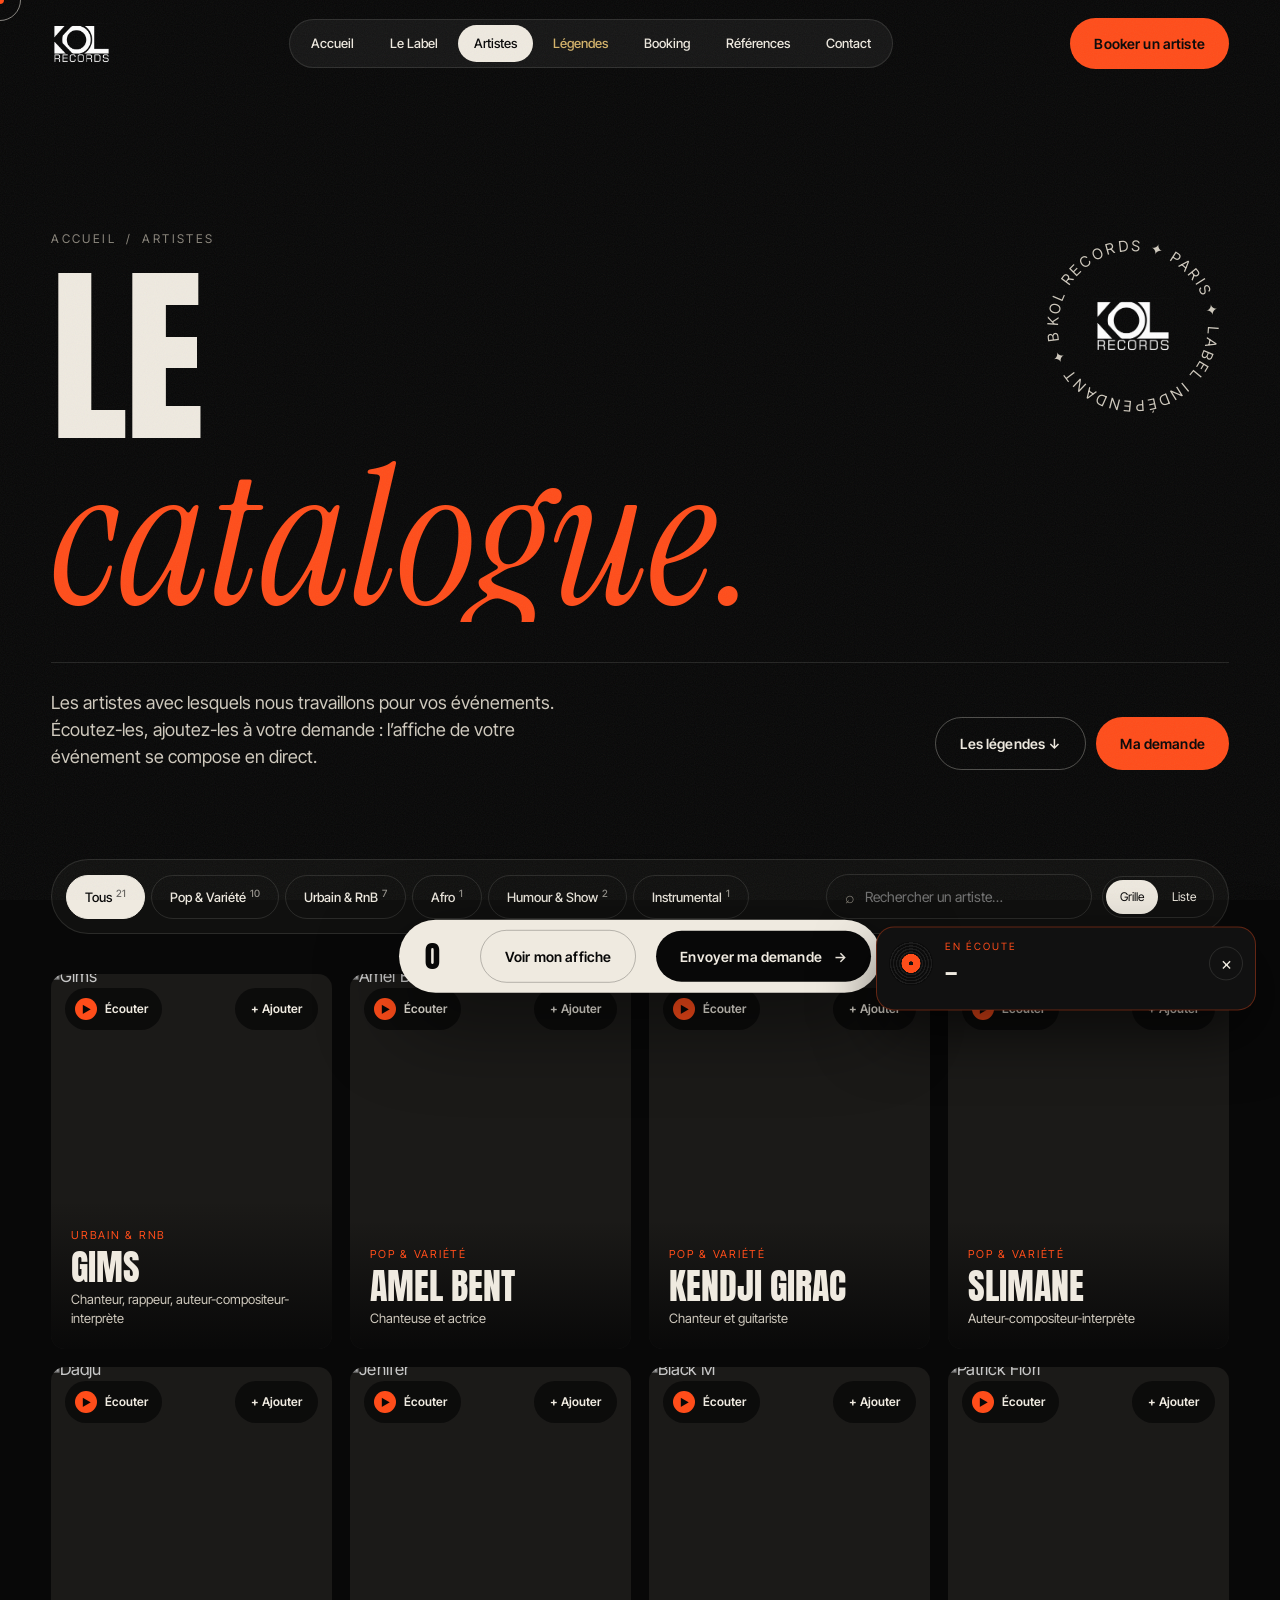
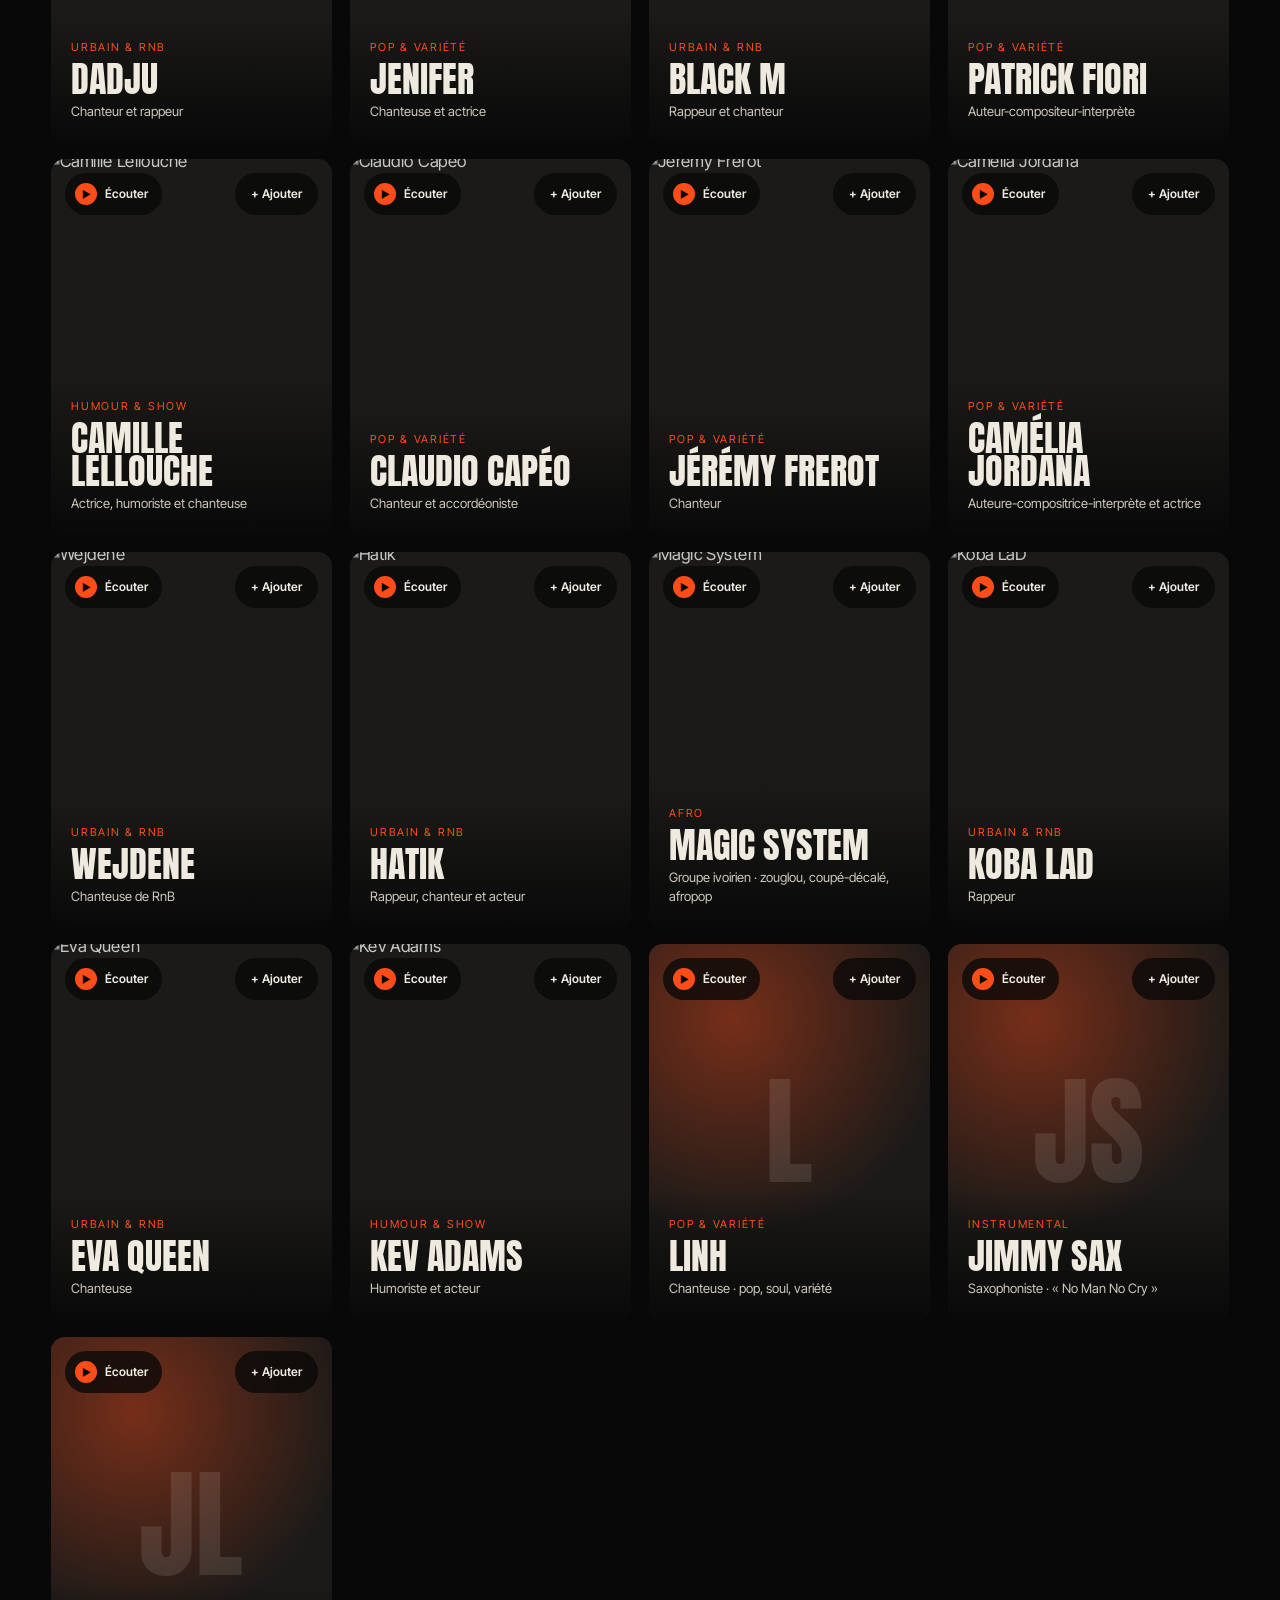
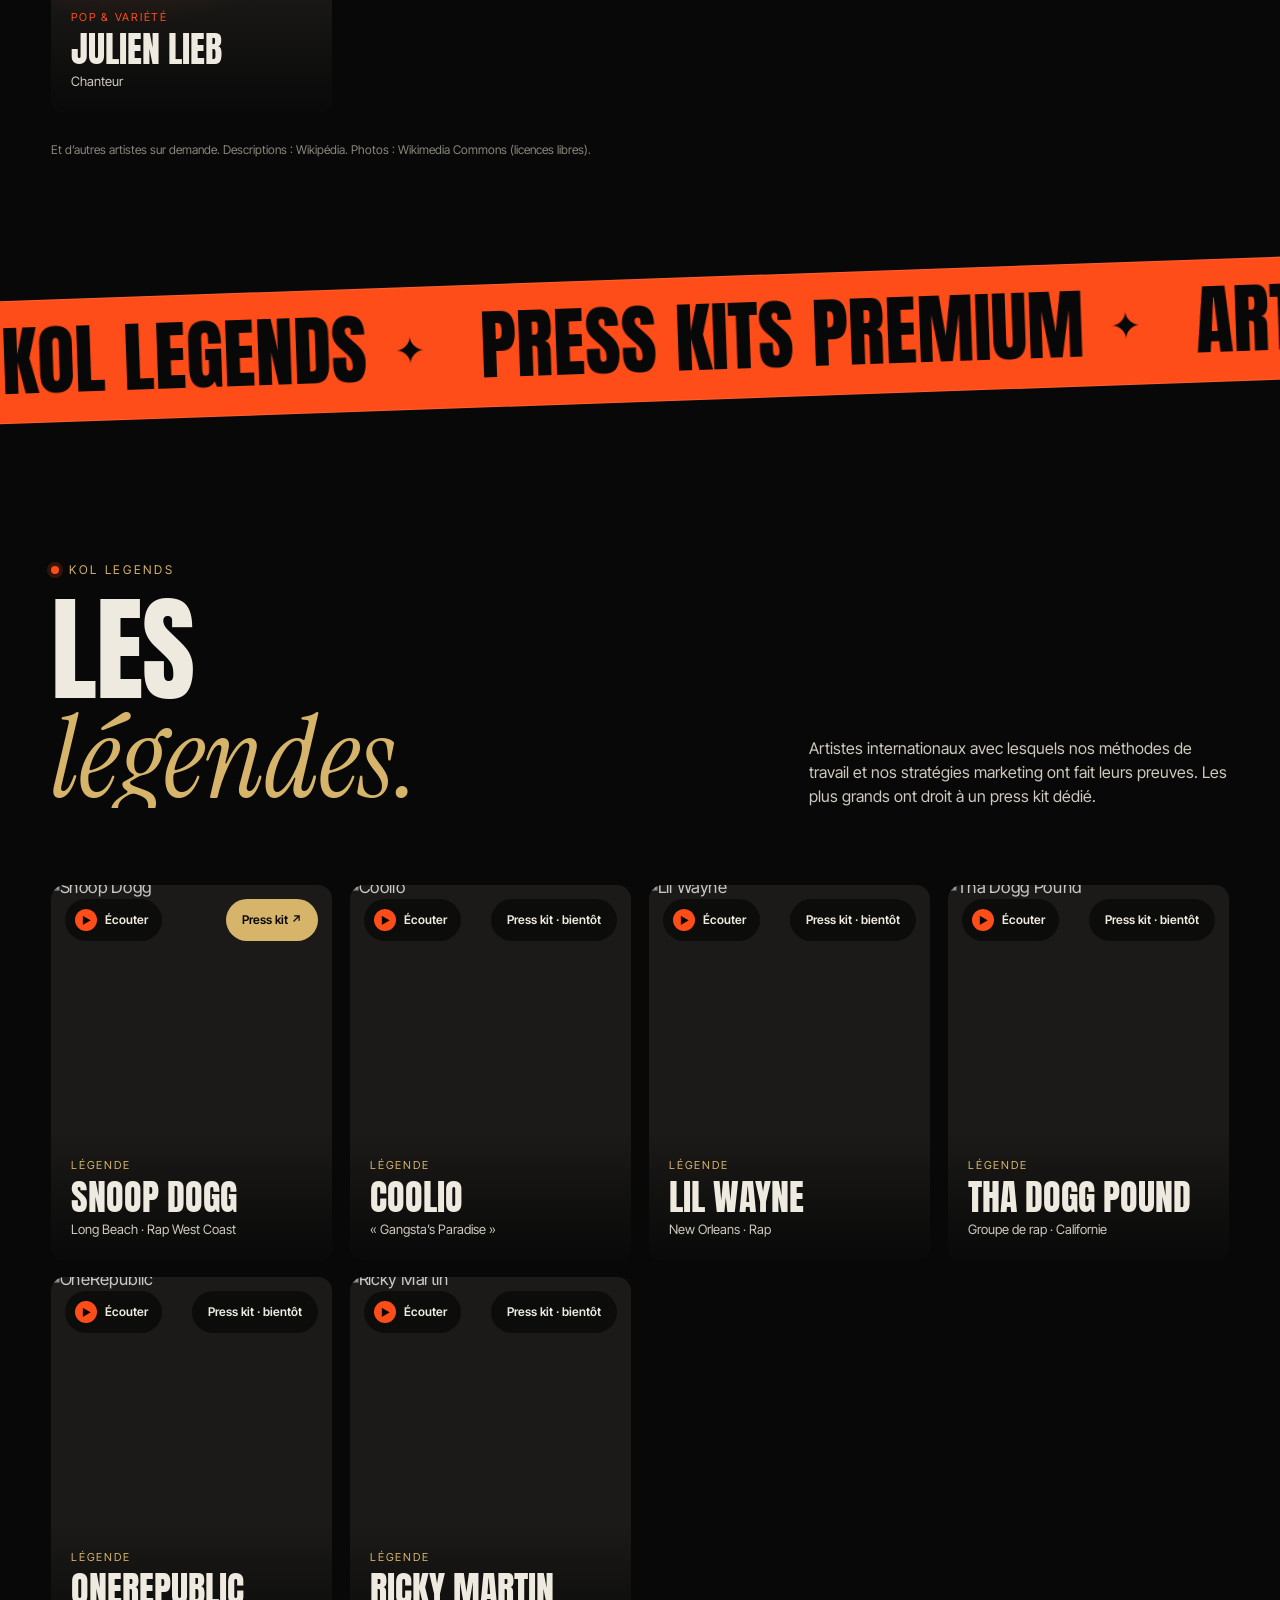
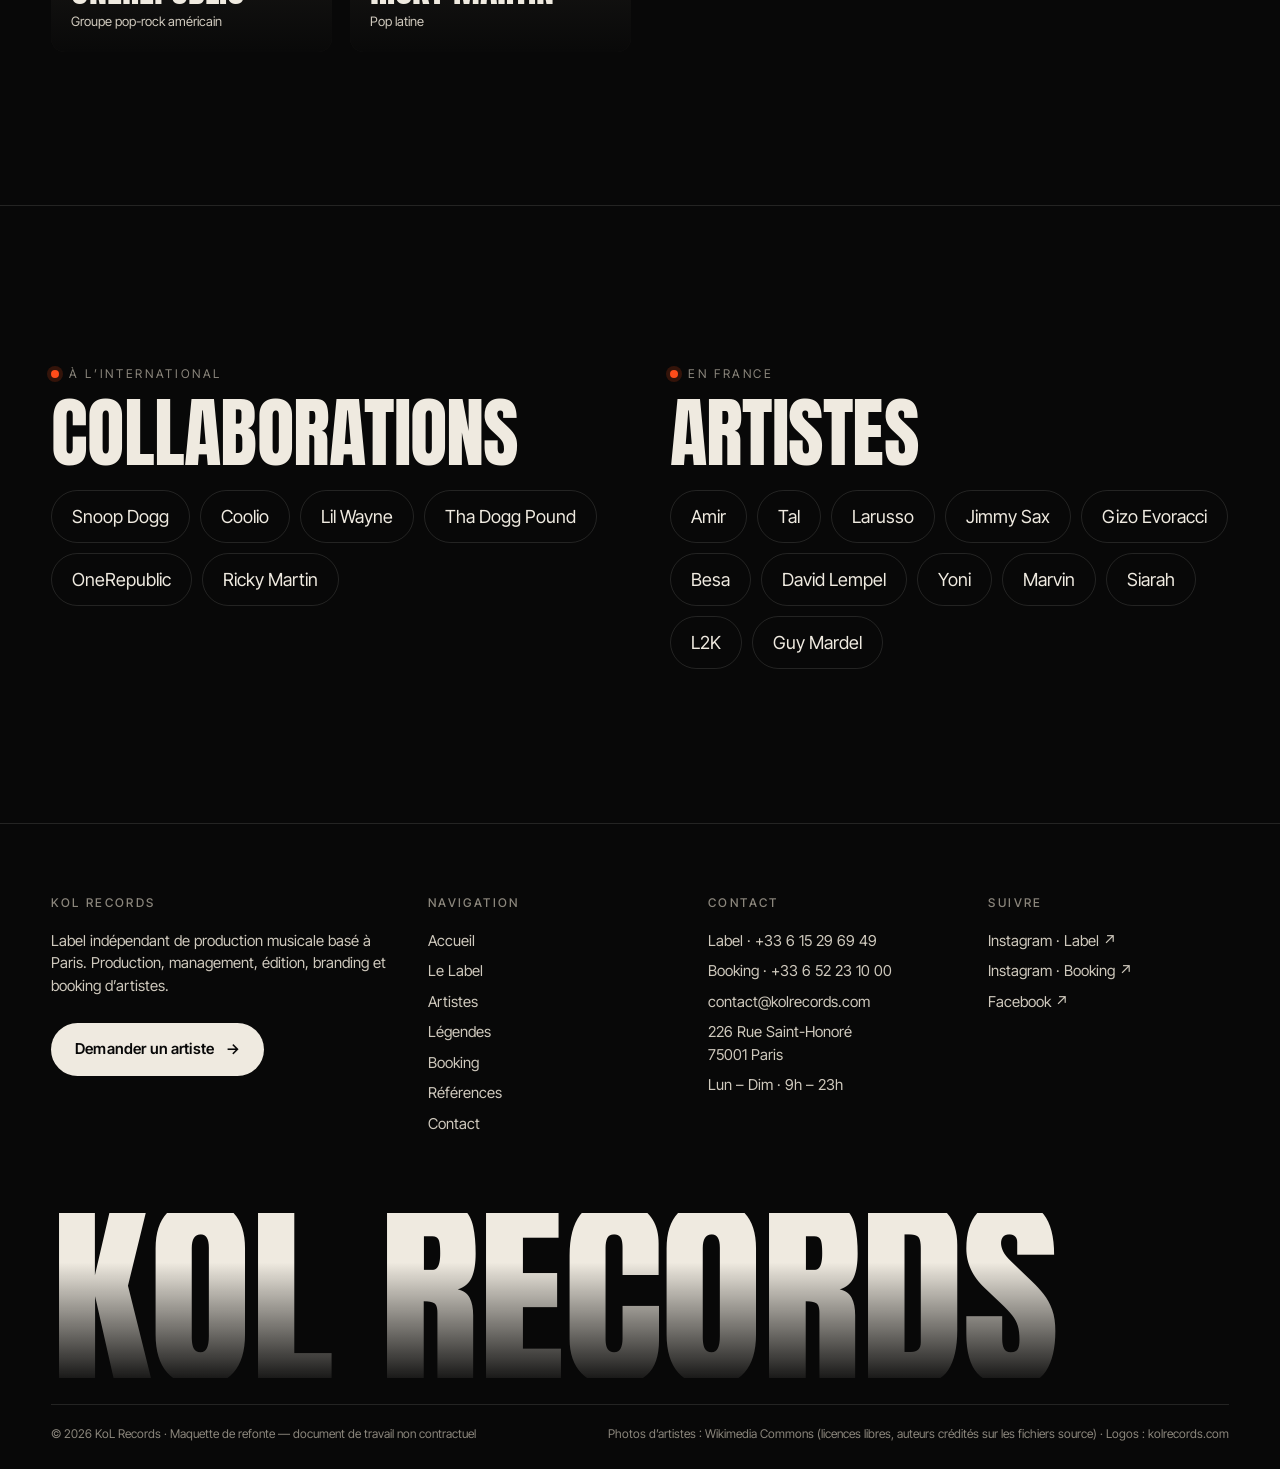
==== commit 4e78a4ef: "V2 site : recherche, affiche live, écoute, références" ====
--- a/artistes.html
+++ b/artistes.html
@@ -5,7 +5,7 @@
 <title>Artistes — Catalogue booking · KoL Records</title>
 <link rel="preconnect" href="https://fonts.googleapis.com"><link rel="preconnect" href="https://fonts.gstatic.com" crossorigin><link rel="preconnect" href="https://upload.wikimedia.org" crossorigin><link rel="preconnect" href="https://cdn.jsdelivr.net">
 <link rel="stylesheet" href="https://fonts.googleapis.com/css2?family=Anton&family=Instrument+Serif:ital@0;1&family=Inter+Tight:wght@400;500;600;700&display=swap">
-<link rel="stylesheet" href="style.css?v=5">
+<link rel="stylesheet" href="style.css?v=20">
 </head>
 <body data-page="artistes">
 
@@ -13,7 +13,7 @@
   <div class="crumb reveal"><a href="index.html">Accueil</a><span>/</span><span>Artistes</span></div>
   <h1 class="display" data-split>Le<br><span class="serif accent">catalogue.</span></h1>
   <div class="sub">
-    <p class="reveal">Les artistes avec lesquels nous travaillons pour vos événements. Filtrez, comparez, ajoutez-les à votre demande : nous revenons vers vous avec les disponibilités.</p>
+    <p class="reveal">Les artistes avec lesquels nous travaillons pour vos événements. Écoutez-les, ajoutez-les à votre demande : l’affiche de votre événement se compose en direct.</p>
     <div class="reveal" style="display:flex;gap:10px;flex-wrap:wrap;justify-content:flex-end"><a href="#legendes" class="btn btn-ghost">Les légendes ↓</a><a href="booking.html" class="btn btn-accent">Ma demande <span class="badge" data-sl-count>0</span></a></div>
   </div>
 </section>
@@ -56,19 +56,36 @@
 <div class="shortlist">
   <span class="cnt">0</span>
   <span class="names"></span>
+  <button class="btn btn-ghost" id="openPoster" style="color:var(--ink);border-color:rgba(8,8,8,.25);background:transparent">Voir mon affiche</button>
   <a href="booking.html" class="btn">Envoyer ma demande <span class="arr">→</span></a>
+</div>
+<div class="pst-modal" id="pm">
+  <button class="pm-x" id="pmX" aria-label="Fermer">×</button>
+  <div class="pm-box">
+    <div class="poster" id="pmPoster"></div>
+    <div class="pm-side">
+      <span class="eyebrow">Votre affiche</span>
+      <h3 style="margin-top:12px">Votre plateau</h3>
+      <p>Le premier nom est la tête d’affiche. Changez l’ordre avec les flèches, puis téléchargez l’affiche ou envoyez la demande.</p>
+      <ul class="pm-order" id="pmOrder"></ul>
+      <div class="pm-btns"><button class="btn btn-light" id="pmDl">Télécharger l’affiche (PNG)</button><a href="booking.html" class="btn btn-accent">Envoyer la demande →</a></div>
+    </div>
+  </div>
 </div>
 
 <script src="https://cdn.jsdelivr.net/npm/gsap@3.12.5/dist/gsap.min.js"></script>
 <script src="https://cdn.jsdelivr.net/npm/gsap@3.12.5/dist/ScrollTrigger.min.js"></script>
 <script src="https://cdn.jsdelivr.net/npm/lenis@1.1.13/dist/lenis.min.js"></script>
-<script src="data.js?v=5"></script>
+<script src="data.js?v=20"></script>
+<script src="poster.js?v=20"></script>
+<script src="player.js?v=20"></script>
 <script>
 (function(){
   const K = window.KOL;
   const grid = document.getElementById('grid');
   const card = (a, legend) => `<article class="acard" data-cat="${a.cat||'legend'}" data-name="${a.n.toLowerCase()}" ${legend&&a.page?'data-cursor="Press kit"':''}>
       ${a.img?`<img src="${a.img}" alt="${a.n}" loading="lazy">`:`<div class="noimg">${a.n.split(' ').map(w=>w[0]).join('')}</div>`}
+      ${a.sp?`<button class="listen" data-sp="${a.sp}" data-name="${a.n}" aria-label="Écouter ${a.n}"><i>▶</i>Écouter</button>`:''}
       ${legend? (a.page?`<a href="${a.page}" class="add on" style="background:var(--gold)">Press kit ↗</a>`:`<span class="add">Press kit · bientôt</span>`)
               : `<button class="add" data-sl-add="${a.n}">+ Ajouter</button>`}
       <div class="info"><span class="c" ${legend?'style="color:var(--gold)"':''}>${legend?'Légende':K.cats[a.cat]}</span><h3>${a.n}</h3><p>${a.d}</p></div>
@@ -94,6 +111,22 @@
   document.querySelectorAll('[data-view]').forEach(b=>b.addEventListener('click',()=>{document.querySelectorAll('[data-view]').forEach(x=>x.classList.toggle('on',x===b)); grid.classList.toggle('list',b.dataset.view==='list'); apply();}));
 })();
 </script>
-<script src="main.js?v=5"></script>
+<script src="main.js?v=20"></script>
+<script>
+document.addEventListener('DOMContentLoaded',()=>{
+  /* écoute */
+  document.addEventListener('click',e=>{ const b=e.target.closest('.listen'); if(!b) return; e.preventDefault(); e.stopPropagation(); KOL_PLAY('spotify:artist:'+b.dataset.sp, b.dataset.name, 'Titres populaires'); });
+  document.addEventListener('kol:playing',e=>{ const u=e.detail.uri||''; document.querySelectorAll('.acard').forEach(c=>{ const b=c.querySelector('.listen'); const on=!!b && e.detail.playing && u==='spotify:artist:'+b.dataset.sp; c.classList.toggle('playing',on); if(b) b.innerHTML=on?'<i>❚❚</i>En écoute':'<i>▶</i>Écouter'; }); });
+  /* affiche */
+  const pm=document.getElementById('pm'), pp=document.getElementById('pmPoster'), po=document.getElementById('pmOrder');
+  const data=()=>({names:KOL_SL.get(),event:'Votre événement',city:'Votre ville'});
+  const drawOrder=()=>{ const s=KOL_SL.get(); po.innerHTML=s.map((n,i)=>`<li><small>${i?String(i+1).padStart(2,'0'):'Tête d’affiche'}</small><b>${n}</b><button data-up="${i}" aria-label="Monter" ${i?'':'disabled'}>↑</button><button data-rm="${n}" aria-label="Retirer">×</button></li>`).join('')||'<li>Aucun artiste sélectionné</li>'; KOL_POSTER.render(pp,data()); };
+  po.addEventListener('click',e=>{ const u=e.target.closest('[data-up]'), r=e.target.closest('[data-rm]'); if(u){ const s=KOL_SL.get(), i=+u.dataset.up; [s[i-1],s[i]]=[s[i],s[i-1]]; KOL_SL.set(s);} if(r) KOL_SL.toggle(r.dataset.rm); drawOrder(); });
+  document.getElementById('openPoster').addEventListener('click',()=>{ drawOrder(); pm.classList.add('on'); window.__lenis&&__lenis.stop(); gsap.fromTo('#pmPoster',{rotate:-6,scale:.85,opacity:0},{rotate:0,scale:1,opacity:1,duration:.9,ease:'expo.out'}); });
+  const close=()=>{ pm.classList.remove('on'); window.__lenis&&__lenis.start(); };
+  document.getElementById('pmX').addEventListener('click',close); pm.addEventListener('click',e=>{ if(e.target===pm) close(); }); addEventListener('keydown',e=>{ if(e.key==='Escape') close(); });
+  document.getElementById('pmDl').addEventListener('click',()=>KOL_POSTER.download(data()));
+});
+</script>
 </body>
 </html>
--- a/style.css
+++ b/style.css
@@ -122,7 +122,7 @@
 @keyframes coldown{from{transform:translateY(-50%)}to{transform:translateY(0)}}
 .hero-shade{position:absolute;inset:0;background:radial-gradient(120% 80% at 50% 40%,rgba(8,8,8,.35),rgba(8,8,8,.92) 70%),linear-gradient(to top,var(--ink) 8%,transparent 50%)}
 .hero-inner{position:relative;z-index:2;padding:0 var(--pad) clamp(28px,5vw,60px)}
-.hero h1{font-size:min(13.5vw,19vh);font-size:clamp(60px,min(13.5vw,19vh),260px)}
+.hero h1{font-size:clamp(56px,min(12.5vw,16.5vh),240px)}
 .hero h1 .serif{font-size:.62em;color:var(--gold);display:inline-block;transform:translateY(-.12em)}
 .hero-meta{display:grid;grid-template-columns:1.2fr 1fr auto;gap:40px;align-items:end;margin-top:36px;padding-top:26px;border-top:1px solid var(--line)}
 .hero-meta p{max-width:460px;color:var(--bone-2);font-size:17px}
@@ -405,3 +405,144 @@
 /* perf */
 .lg-card,.acard,.mom,.gallery figure{contain:paint}
 @media (prefers-reduced-motion:reduce){*,*:before,*:after{animation-duration:.01ms!important;transition-duration:.01ms!important}}
+
+/* =================== V2 : nouveaux composants =================== */
+/* affiche live */
+.poster{container-type:inline-size;position:relative;aspect-ratio:3/4;border-radius:14px;overflow:hidden;background:linear-gradient(180deg,#1a140a,#060606);box-shadow:0 30px 80px rgba(0,0,0,.55);color:var(--bone)}
+.pst-bg{position:absolute;inset:0 0 14% 0}
+.pst-bg img{width:100%;height:100%;object-fit:cover;object-position:50% 20%;filter:grayscale(1) contrast(1.1);opacity:.55}
+.pst-bg:after{content:"";position:absolute;inset:0;background:linear-gradient(180deg,rgba(6,6,6,0) 30%,#060606 100%)}
+.pst-in{position:absolute;inset:0;padding:6cqw;display:flex;flex-direction:column;text-align:center}
+.pst-top,.pst-bot{display:flex;justify-content:space-between;font-size:2.2cqw;letter-spacing:.2em;text-transform:uppercase;color:var(--gold)}
+.pst-bot{color:rgba(239,234,224,.55);font-size:1.8cqw}
+.pst-ev{font-family:var(--serif);font-style:italic;font-size:8cqw;line-height:1;margin-top:5cqw}
+.pst-date{font-size:2.4cqw;letter-spacing:.14em;text-transform:uppercase;color:var(--gold);margin-top:2.4cqw}
+.pst-lineup{margin-top:auto;margin-bottom:5cqw}
+.pst-h{font-family:var(--display);text-transform:uppercase;line-height:.9;letter-spacing:-.01em}
+.pst-s{font-family:var(--display);text-transform:uppercase;font-size:6.4cqw;color:var(--gold);margin-top:3cqw;line-height:1.05}
+.pst-s i{font-style:normal;font-size:.5em;margin:0 .5em;vertical-align:middle}
+.pst-t{font-family:var(--display);text-transform:uppercase;font-size:4cqw;color:var(--bone-2);margin-top:2cqw}
+.pst-empty{font-family:var(--serif);font-style:italic;font-size:6cqw;color:var(--muted);line-height:1.15}
+.pst-modal{position:fixed;inset:0;z-index:975;background:rgba(6,6,6,.94);display:none;place-items:center;padding:20px}
+.pst-modal.on{display:grid}
+.pst-modal .pm-box{display:grid;grid-template-columns:minmax(260px,440px) 300px;gap:34px;align-items:center;max-width:860px;width:100%}
+.pst-modal .pm-side h3{font-family:var(--display);text-transform:uppercase;font-weight:400;font-size:46px;line-height:.95}
+.pst-modal .pm-side p{color:var(--bone-2);margin:14px 0 20px;font-size:15px}
+.pst-modal .pm-order{list-style:none;margin-bottom:20px}
+.pst-modal .pm-order li{display:flex;align-items:center;gap:10px;padding:9px 12px;border:1px solid var(--line);border-radius:10px;margin-bottom:6px;font-size:14px}
+.pst-modal .pm-order li b{flex:1;font-weight:600}
+.pst-modal .pm-order li button{background:none;border:1px solid var(--line);color:var(--bone);border-radius:6px;width:28px;height:28px}
+.pst-modal .pm-order li:first-child{border-color:var(--gold)}
+.pst-modal .pm-order li:first-child small{color:var(--gold)}
+.pst-modal .pm-x{position:absolute;right:24px;top:24px;width:46px;height:46px;border-radius:50%;border:1px solid var(--line);background:none;color:var(--bone);font-size:22px}
+.pst-modal .pm-btns{display:flex;flex-direction:column;gap:8px}
+@media (max-width:800px){.pst-modal .pm-box{grid-template-columns:1fr;max-height:92vh;overflow:auto}}
+
+/* lecteur flottant partagé */
+.kdock{position:fixed;right:24px;bottom:24px;z-index:980;width:min(380px,calc(100vw - 32px));background:#111;border:1px solid rgba(255,77,26,.35);border-radius:18px;padding:12px;box-shadow:0 24px 60px rgba(0,0,0,.6);transform:translateY(160%);transition:transform .7s var(--ease)}
+.kdock.on{transform:none}
+.kdock-top{display:flex;align-items:center;gap:12px;margin-bottom:10px}
+.kdisc{width:44px;height:44px;border-radius:50%;flex-shrink:0;background:radial-gradient(circle,#111 0 6%,var(--accent) 7% 30%,#0d0d0d 31% 33%,transparent 34%),repeating-radial-gradient(circle,#0b0b0b 0 1.5px,#1d1d1d 2px 3px);animation:kspin 3s linear infinite;animation-play-state:paused}
+.kdock.playing .kdisc{animation-play-state:running}
+@keyframes kspin{to{transform:rotate(360deg)}}
+.kdock-t{flex:1;min-width:0}
+.kdock-t small{display:block;font-size:10px;letter-spacing:.2em;text-transform:uppercase;color:var(--accent)}
+.kdock-t b{font-family:var(--display);font-weight:400;font-size:22px;text-transform:uppercase;display:block;white-space:nowrap;overflow:hidden;text-overflow:ellipsis}
+.kdock-x{width:34px;height:34px;border-radius:50%;border:1px solid var(--line);background:none;color:var(--bone);font-size:18px}
+.kdock iframe{border-radius:12px;display:block}
+.shortlist{bottom:24px}
+body:has(.kdock.on) .shortlist{bottom:150px}
+
+/* bouton écouter sur cartes */
+.acard .listen{position:absolute;left:14px;top:14px;z-index:3;height:42px;padding:0 14px 0 10px;border-radius:100px;border:0;background:rgba(8,8,8,.78);color:var(--bone);font-size:12px;font-weight:600;display:flex;align-items:center;gap:8px;transition:background .3s,color .3s,transform .3s}
+.acard .listen:hover{transform:scale(1.05)}
+.acard .listen i{width:22px;height:22px;border-radius:50%;background:var(--accent);color:var(--ink);display:grid;place-items:center;font-style:normal;font-size:10px}
+.acard.playing{outline:2px solid var(--accent);outline-offset:-2px}
+.acard.playing .listen{background:var(--accent);color:var(--ink)}
+.acard.playing .listen i{background:var(--ink);color:var(--accent)}
+.acard.playing img{filter:none;transform:scale(1)}
+.agrid.list .acard .listen{position:static;order:2;flex-shrink:0}
+
+/* recherche rapide (hero) */
+.qs{position:relative;z-index:40;max-width:560px;margin-top:22px}
+.qs-in{display:flex;align-items:center;gap:12px;background:rgba(239,234,224,.08);border:1px solid rgba(239,234,224,.22);border-radius:100px;padding:6px 6px 6px 22px;transition:border-color .3s,background .3s}
+.qs-in:focus-within{border-color:var(--accent);background:rgba(8,8,8,.85)}
+.qs-in input{flex:1;background:none;border:0;outline:0;font-size:16px;padding:12px 0;min-width:0}
+.qs-in input::placeholder{color:var(--bone-2)}
+.qs-res{position:absolute;left:0;right:0;top:calc(100% + 8px);background:#111;border:1px solid var(--line);border-radius:18px;padding:8px;display:none;z-index:30;box-shadow:0 30px 70px rgba(0,0,0,.6)}
+.qs.open .qs-res{display:block}
+.qs-res button{width:100%;display:flex;align-items:center;gap:12px;padding:8px 10px;border-radius:12px;background:none;border:0;text-align:left;transition:background .2s}
+.qs-res button:hover,.qs-res button.k{background:rgba(239,234,224,.07)}
+.qs-res img,.qs-res .ph{width:40px;height:40px;border-radius:50%;object-fit:cover;background:var(--ink-3);flex-shrink:0}
+.qs-res b{display:block;font-weight:600}
+.qs-res small{color:var(--muted);font-size:12px}
+.qs-res .act{margin-left:auto;font-size:12px;color:var(--accent);white-space:nowrap}
+.qs-hint{font-size:12px;color:var(--muted);margin-top:10px}
+.toast{position:fixed;left:50%;top:96px;z-index:990;transform:translate(-50%,-30px);opacity:0;pointer-events:none;background:var(--bone);color:var(--ink);padding:12px 18px;border-radius:100px;font-size:14px;font-weight:600;transition:all .5s var(--ease);display:flex;gap:12px;align-items:center}
+.toast.on{opacity:1;transform:translate(-50%,0);pointer-events:auto}
+.toast a{text-decoration:underline}
+
+/* carrousel glissable (remplace le scroll bloqué) */
+.drag-row{overflow-x:auto;overflow-y:hidden;scrollbar-width:none;cursor:grab;-webkit-overflow-scrolling:touch;scroll-snap-type:x proximity}
+.drag-row::-webkit-scrollbar{display:none}
+.drag-row.dragging{cursor:grabbing;scroll-snap-type:none}
+.drag-row.dragging a{pointer-events:none}
+.drag-row .h-track > *{scroll-snap-align:start}
+.row-nav{display:flex;gap:10px;align-items:center}
+.row-nav button{width:54px;height:54px;border-radius:50%;border:1px solid var(--line);background:none;color:var(--bone);font-size:18px;transition:background .3s,color .3s}
+.row-nav button:hover{background:var(--bone);color:var(--ink)}
+.row-prog{height:2px;background:var(--line);margin:30px var(--pad) 0;position:relative}
+.row-prog i{position:absolute;inset:0;background:var(--gold);transform-origin:left;transform:scaleX(.1)}
+
+/* démo affiche (accueil) */
+.demo-poster{display:grid;grid-template-columns:1fr minmax(280px,420px);gap:clamp(30px,6vw,100px);align-items:center}
+.demo-poster .poster{transform:rotate(2deg)}
+.demo-steps{list-style:none;margin:30px 0;counter-reset:s}
+.demo-steps li{display:flex;gap:16px;padding:16px 0;border-bottom:1px solid var(--line);color:var(--bone-2);font-size:17px}
+.demo-steps li b{color:var(--bone);font-weight:600}
+.demo-steps li:before{counter-increment:s;content:"0" counter(s);font-family:var(--display);font-size:26px;color:var(--accent);line-height:1;min-width:40px}
+@media (max-width:900px){.demo-poster{grid-template-columns:1fr}}
+
+/* références : carte */
+.fr-map{display:grid;grid-template-columns:1.1fr .9fr;gap:clamp(30px,5vw,80px);align-items:center}
+.fr-svg{position:relative}
+.fr-svg svg{width:100%;height:auto;display:block;overflow:visible}
+.fr-svg path.land{fill:#141311;stroke:rgba(239,234,224,.25);stroke-width:1.2}
+.fr-svg .dot circle.c{fill:var(--accent)}
+.fr-svg .dot circle.p{fill:none;stroke:var(--accent);stroke-width:1.5;opacity:0;transform-box:fill-box;transform-origin:center}
+.fr-svg .dot.on circle.p{animation:dotp 2.4s ease-out infinite}
+.fr-svg .dot{cursor:none;transition:opacity .3s}
+.fr-svg .dot.dim{opacity:.25}
+.fr-svg .dot.hl circle.c{fill:var(--bone)}
+@keyframes dotp{0%{transform:scale(1);opacity:.9}100%{transform:scale(3.4);opacity:0}}
+.fr-tip{position:absolute;pointer-events:none;background:#fff;color:var(--ink);border-radius:12px;padding:10px 12px;display:flex;align-items:center;gap:10px;transform:translate(-50%,calc(-100% - 14px));opacity:0;transition:opacity .2s;white-space:nowrap;box-shadow:0 16px 40px rgba(0,0,0,.45);font-weight:600;font-size:14px}
+.fr-tip img{height:34px;max-width:80px;object-fit:contain}
+.fr-tip.on{opacity:1}
+.fr-list{columns:2;column-gap:20px;list-style:none;margin-top:26px}
+.fr-list li{padding:8px 0;border-bottom:1px solid var(--line);font-size:15px;color:var(--bone-2);break-inside:avoid;transition:color .2s,padding .3s}
+.fr-list li:hover,.fr-list li.hl{color:var(--accent);padding-left:8px}
+@media (max-width:900px){.fr-map{grid-template-columns:1fr}}
+
+/* références : mur de logos */
+.lwall{display:grid;grid-template-columns:repeat(auto-fill,minmax(180px,1fr));gap:14px}
+.lw{position:relative;height:130px;background:#fff;border-radius:16px;display:grid;place-items:center;padding:22px 26px;overflow:hidden;transition:transform .5s var(--ease),box-shadow .5s}
+.lw img{width:auto;height:auto;max-width:100%;max-height:72px;object-fit:contain;filter:grayscale(1);opacity:.85;transition:filter .4s,opacity .4s,transform .5s var(--ease)}
+.lw:hover{transform:translateY(-6px);box-shadow:0 20px 40px rgba(0,0,0,.4)}
+.lw:hover img{filter:none;opacity:1;transform:scale(.92) translateY(-8px)}
+.lw span{position:absolute;left:0;right:0;bottom:10px;text-align:center;font-size:11px;font-weight:600;letter-spacing:.06em;text-transform:uppercase;color:#555;opacity:0;transform:translateY(8px);transition:all .4s var(--ease)}
+.lw:hover span{opacity:1;transform:none}
+.lw.out{display:none}
+.lgrp-title{display:flex;align-items:baseline;gap:14px;margin:50px 0 20px}
+.lgrp-title h3{font-family:var(--display);font-weight:400;text-transform:uppercase;font-size:clamp(34px,4vw,56px)}
+.lgrp-title small{color:var(--muted);font-size:13px}
+.logo-tile{background:#fff}
+.logo-tile img{filter:grayscale(1)}
+
+.bk-aside{position:relative;top:0}
+.manifesto .w{opacity:.22}
+
+.hero-meta{position:relative;z-index:1}
+
+.drag-row .h-track{padding:0 var(--pad)}
+.logo-tile{background:#fff}
+.logo-tile img{width:auto;height:auto;max-width:100%;max-height:62px;object-fit:contain}
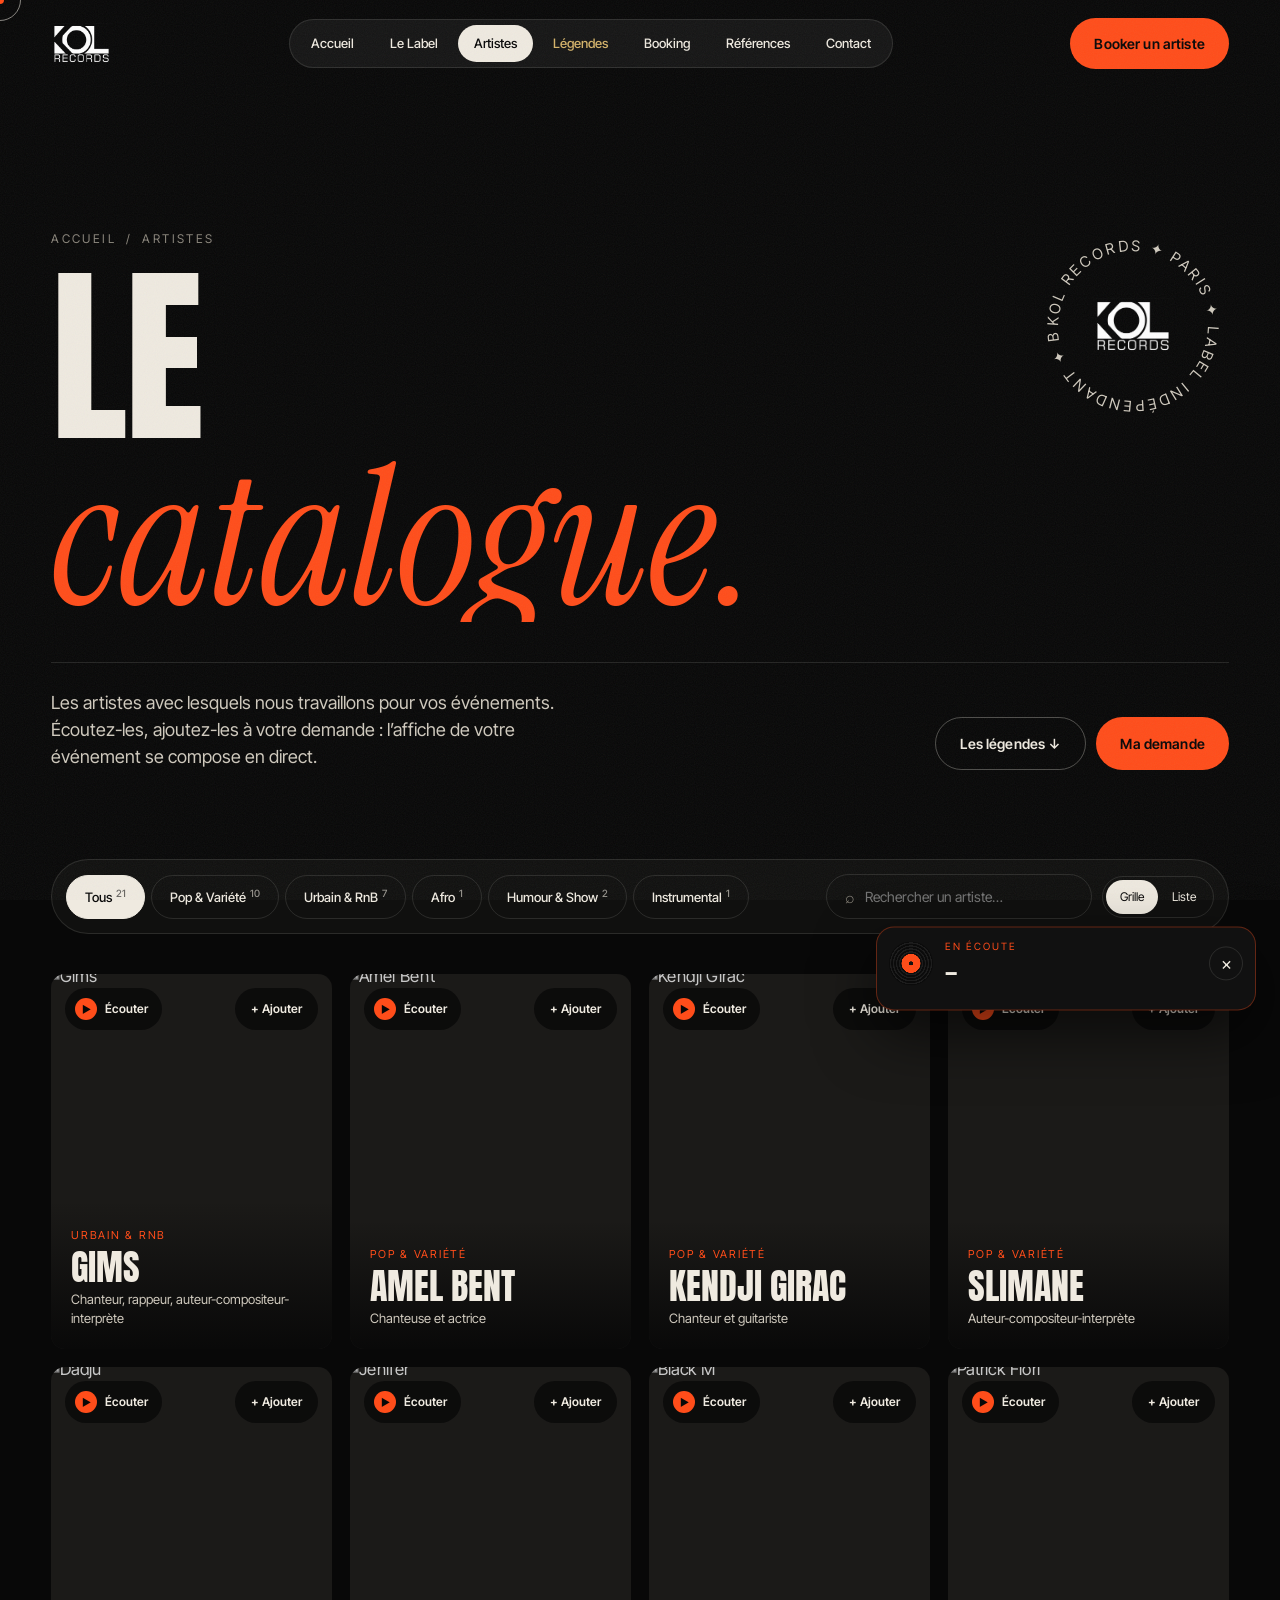
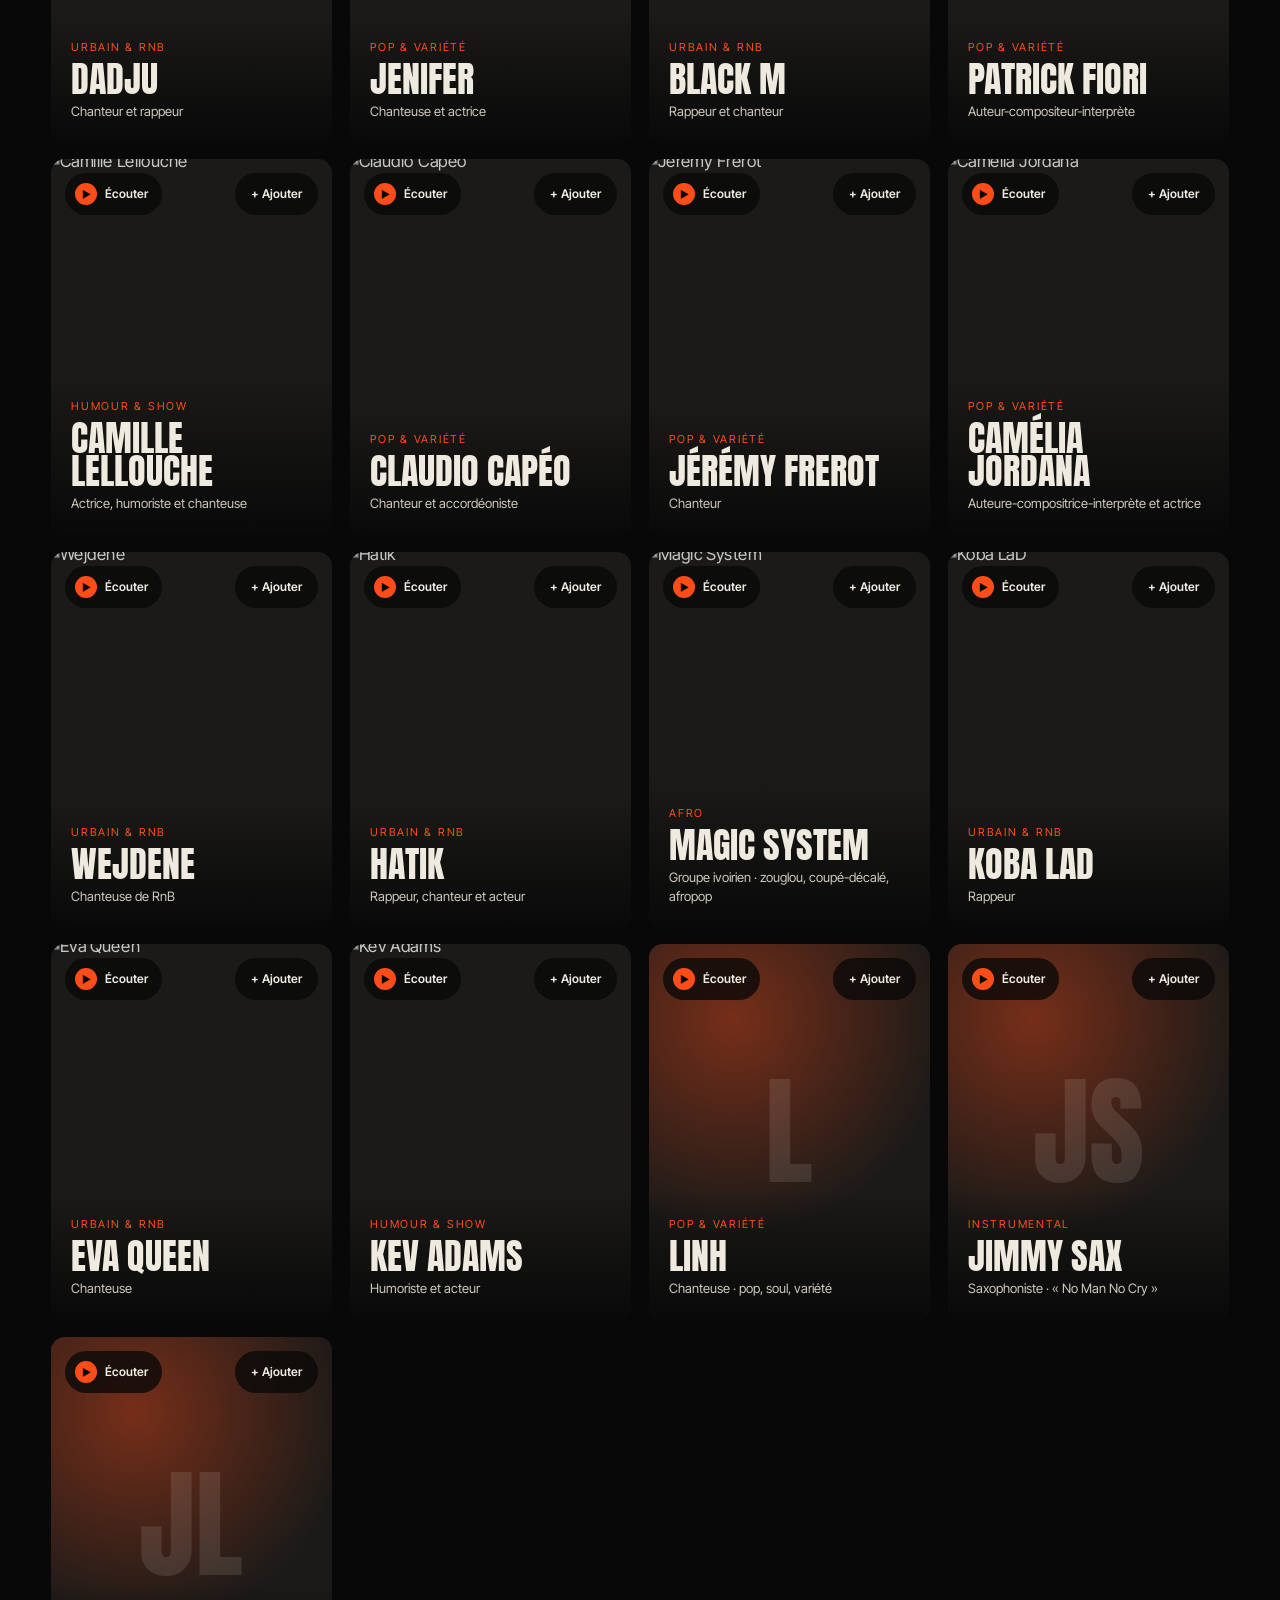
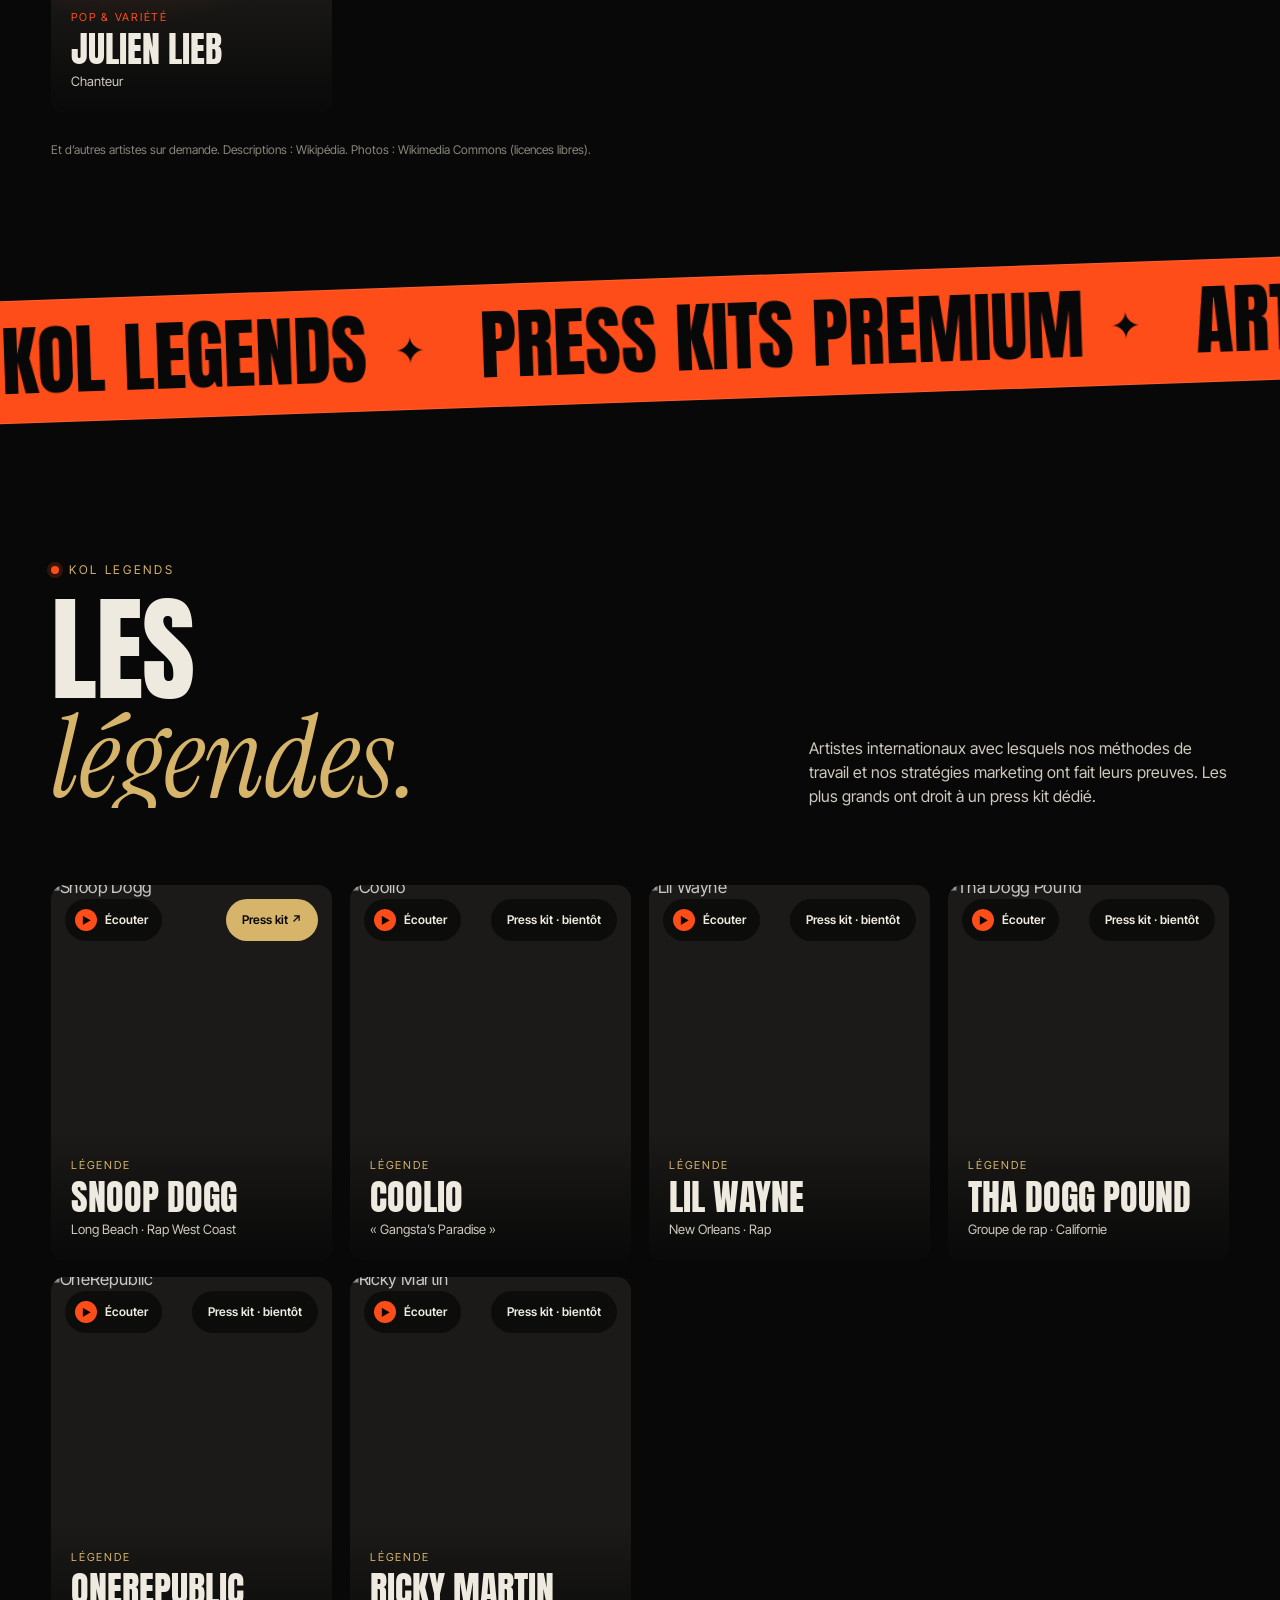
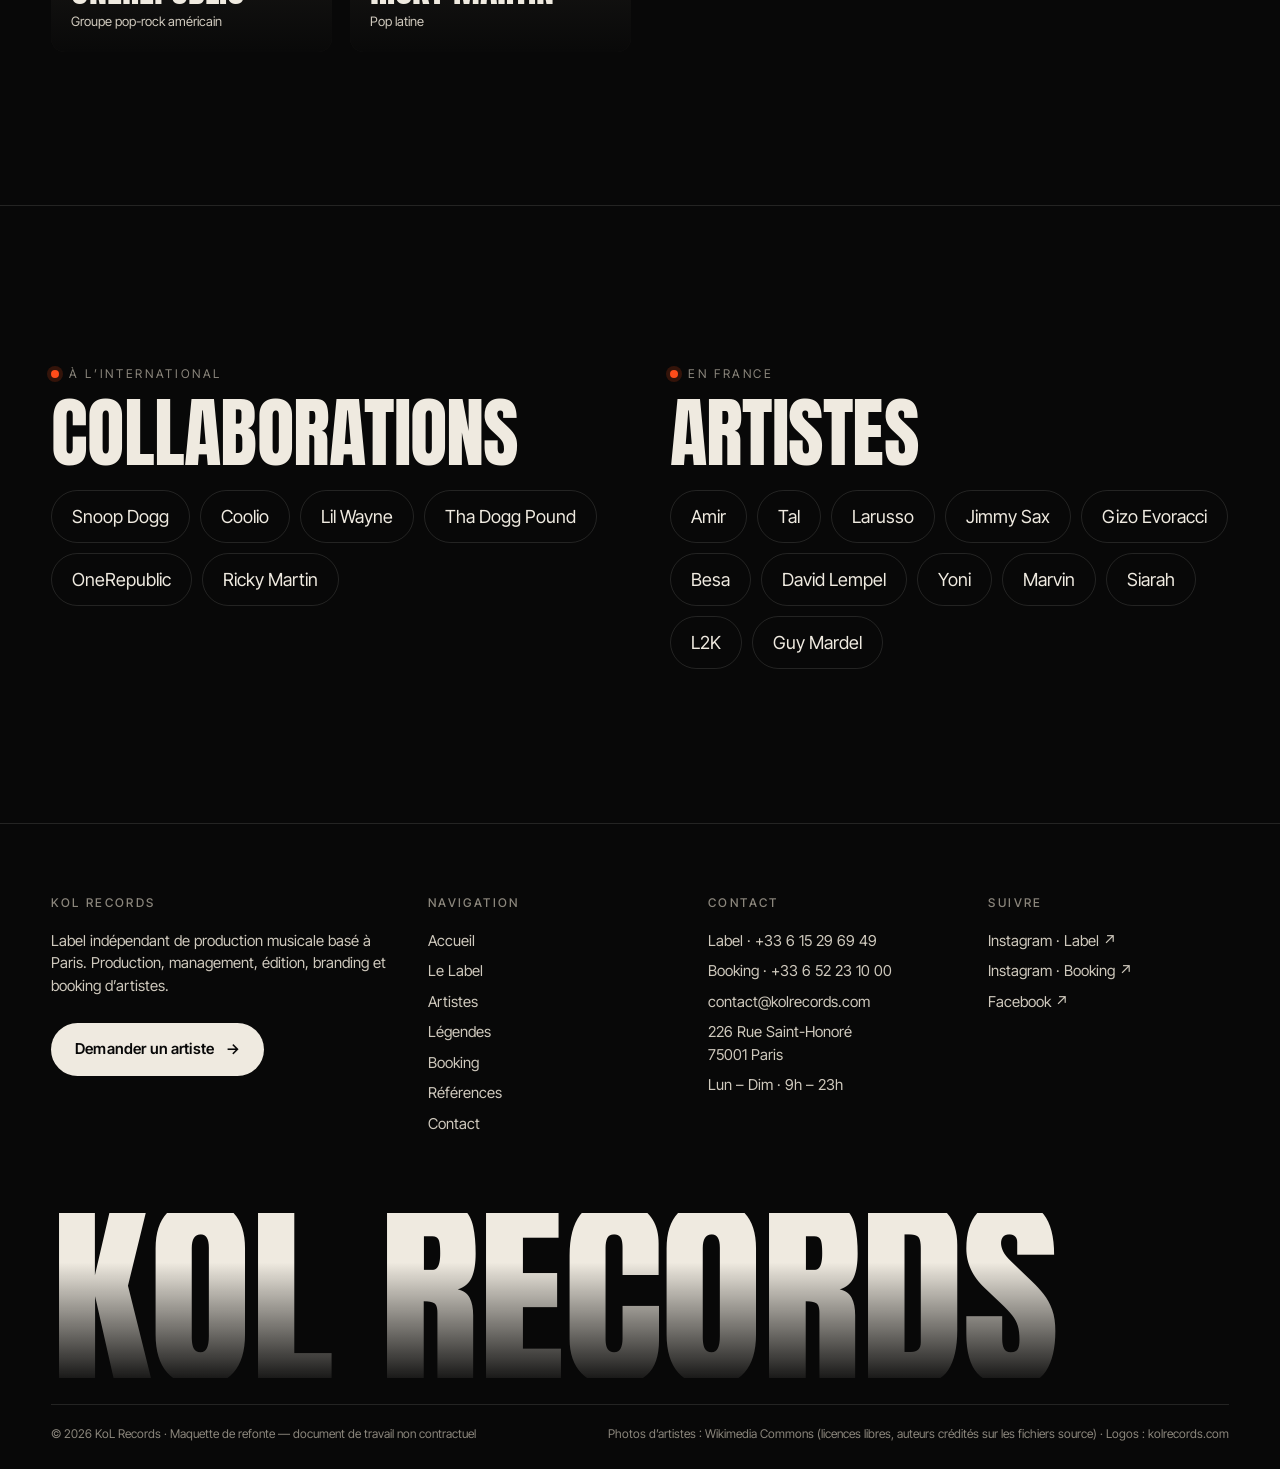
==== commit bb9ec2f7: "Fix barre de sélection" ====
--- a/artistes.html
+++ b/artistes.html
@@ -5,7 +5,7 @@
 <title>Artistes — Catalogue booking · KoL Records</title>
 <link rel="preconnect" href="https://fonts.googleapis.com"><link rel="preconnect" href="https://fonts.gstatic.com" crossorigin><link rel="preconnect" href="https://upload.wikimedia.org" crossorigin><link rel="preconnect" href="https://cdn.jsdelivr.net">
 <link rel="stylesheet" href="https://fonts.googleapis.com/css2?family=Anton&family=Instrument+Serif:ital@0;1&family=Inter+Tight:wght@400;500;600;700&display=swap">
-<link rel="stylesheet" href="style.css?v=20">
+<link rel="stylesheet" href="style.css?v=21">
 </head>
 <body data-page="artistes">
 
--- a/style.css
+++ b/style.css
@@ -546,3 +546,6 @@
 .drag-row .h-track{padding:0 var(--pad)}
 .logo-tile{background:#fff}
 .logo-tile img{width:auto;height:auto;max-width:100%;max-height:62px;object-fit:contain}
+
+.shortlist:not(.on){opacity:0;pointer-events:none}
+.shortlist{transition:transform .6s var(--ease),opacity .4s,bottom .6s var(--ease)}
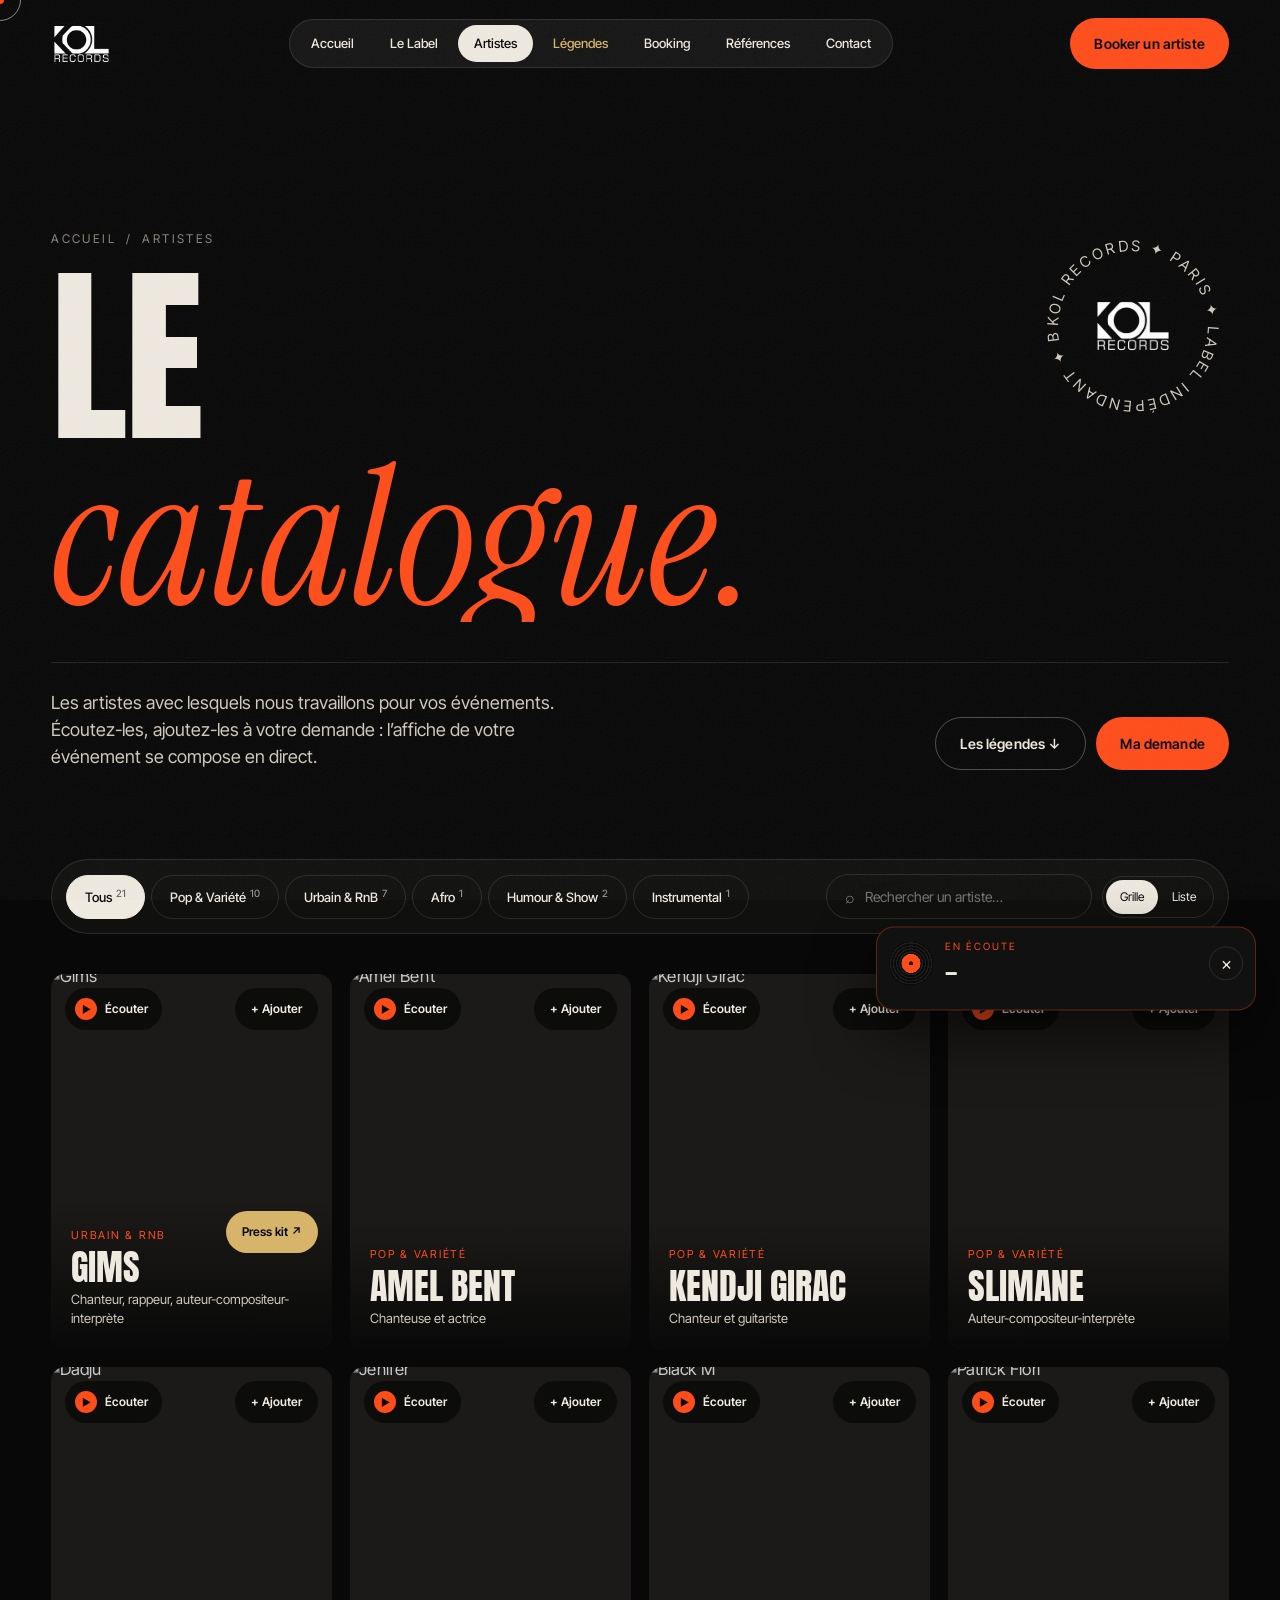
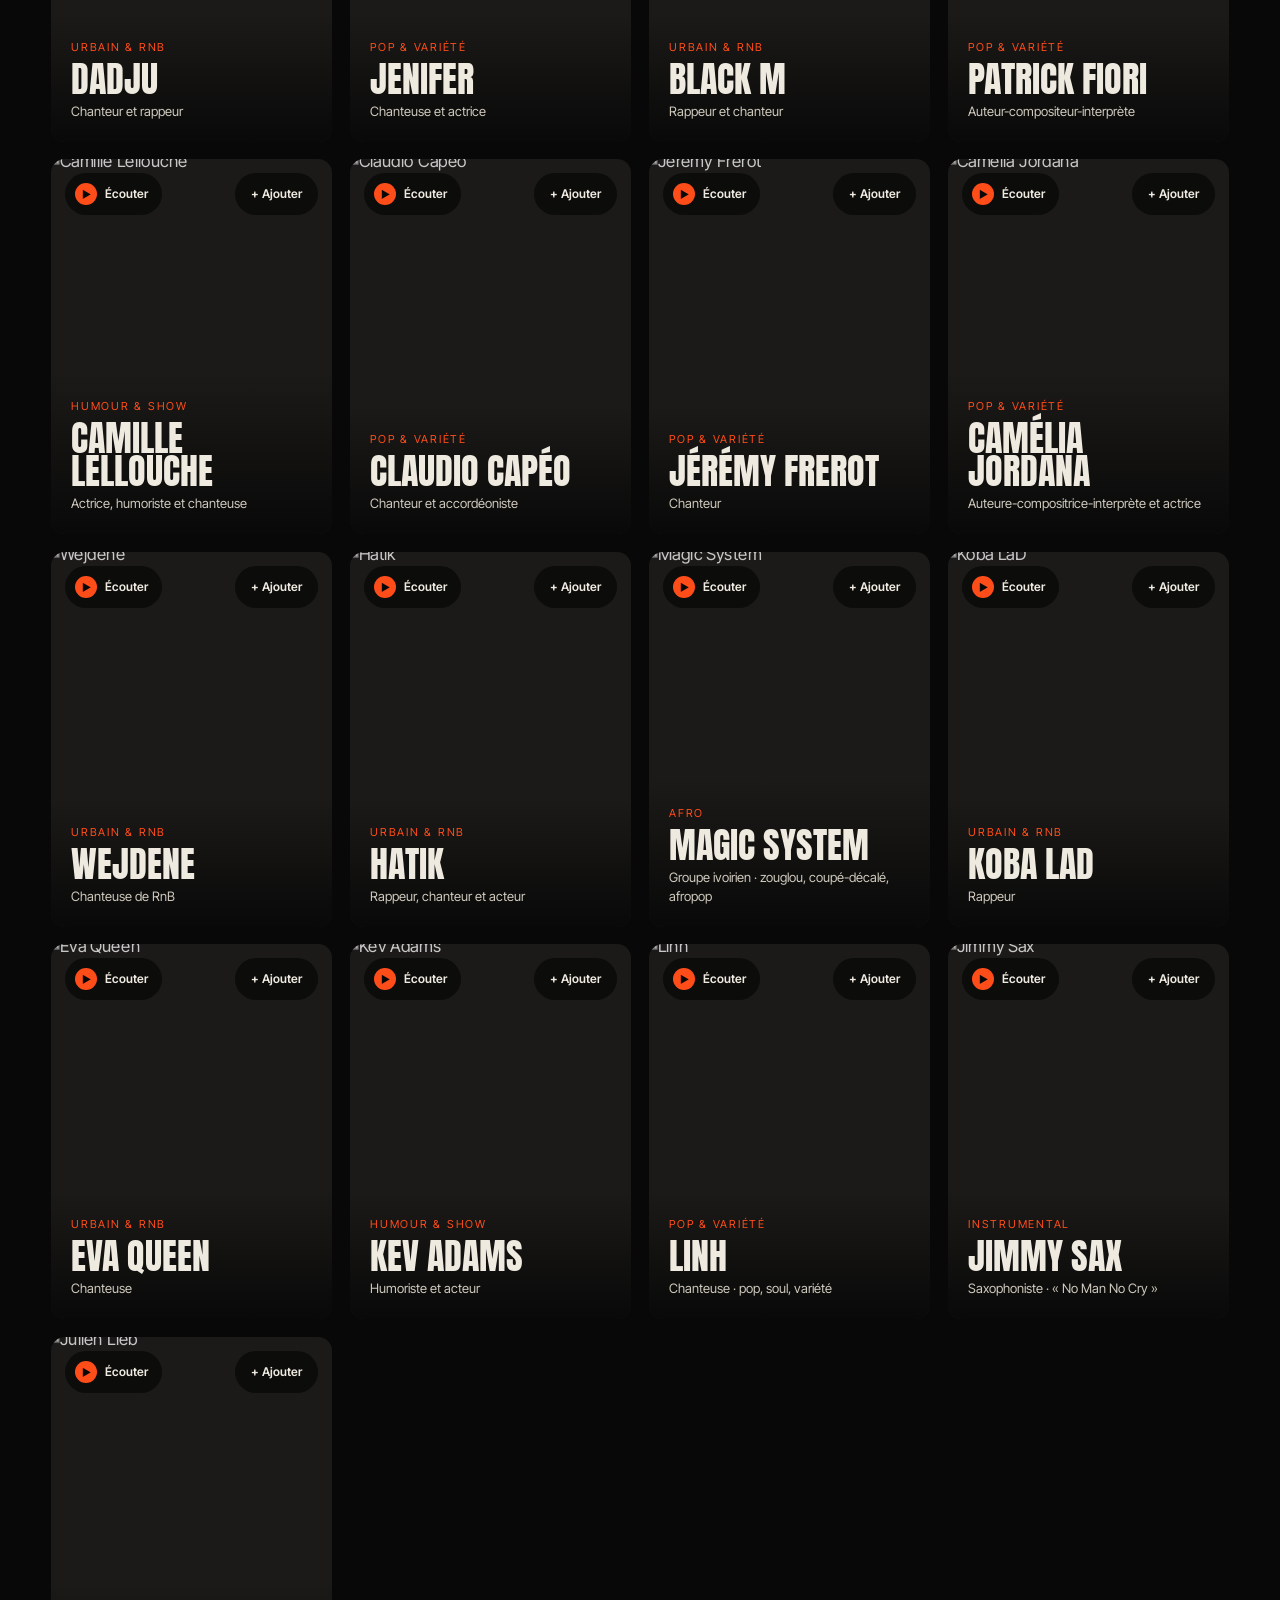
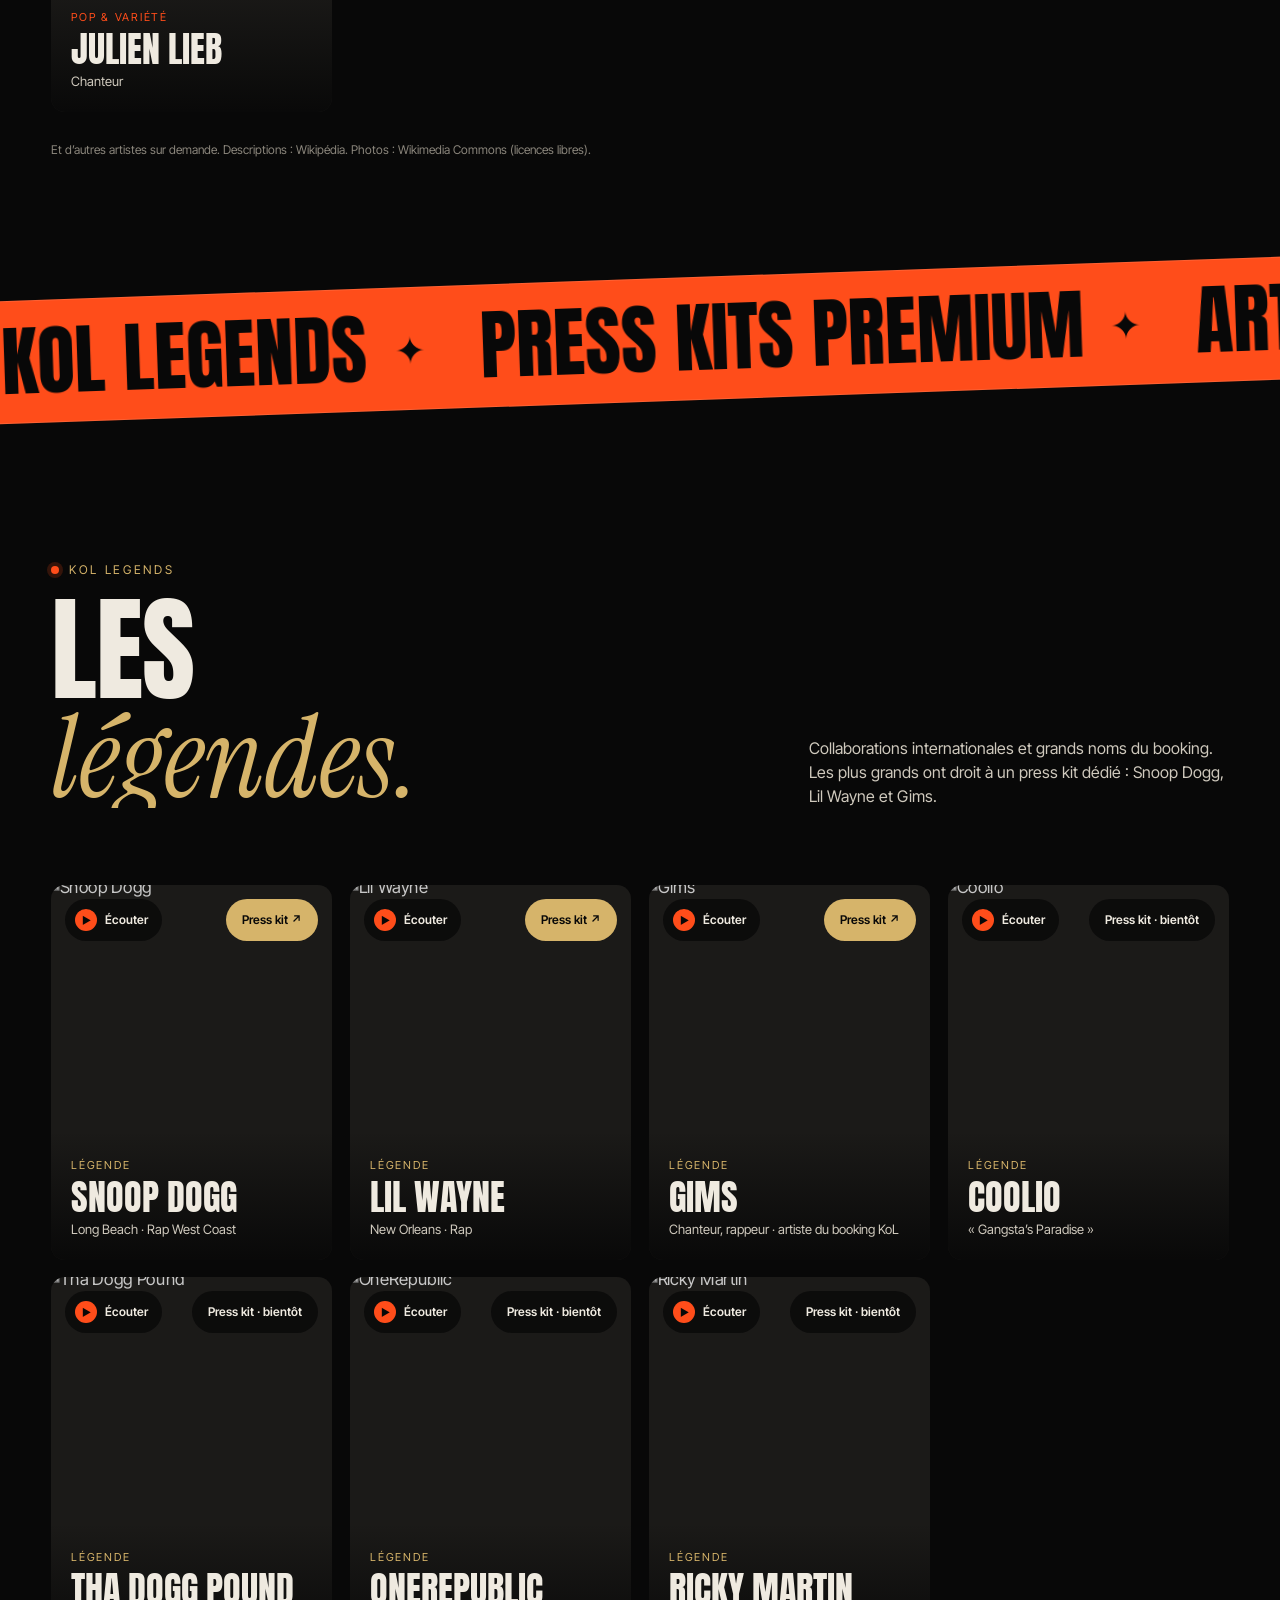
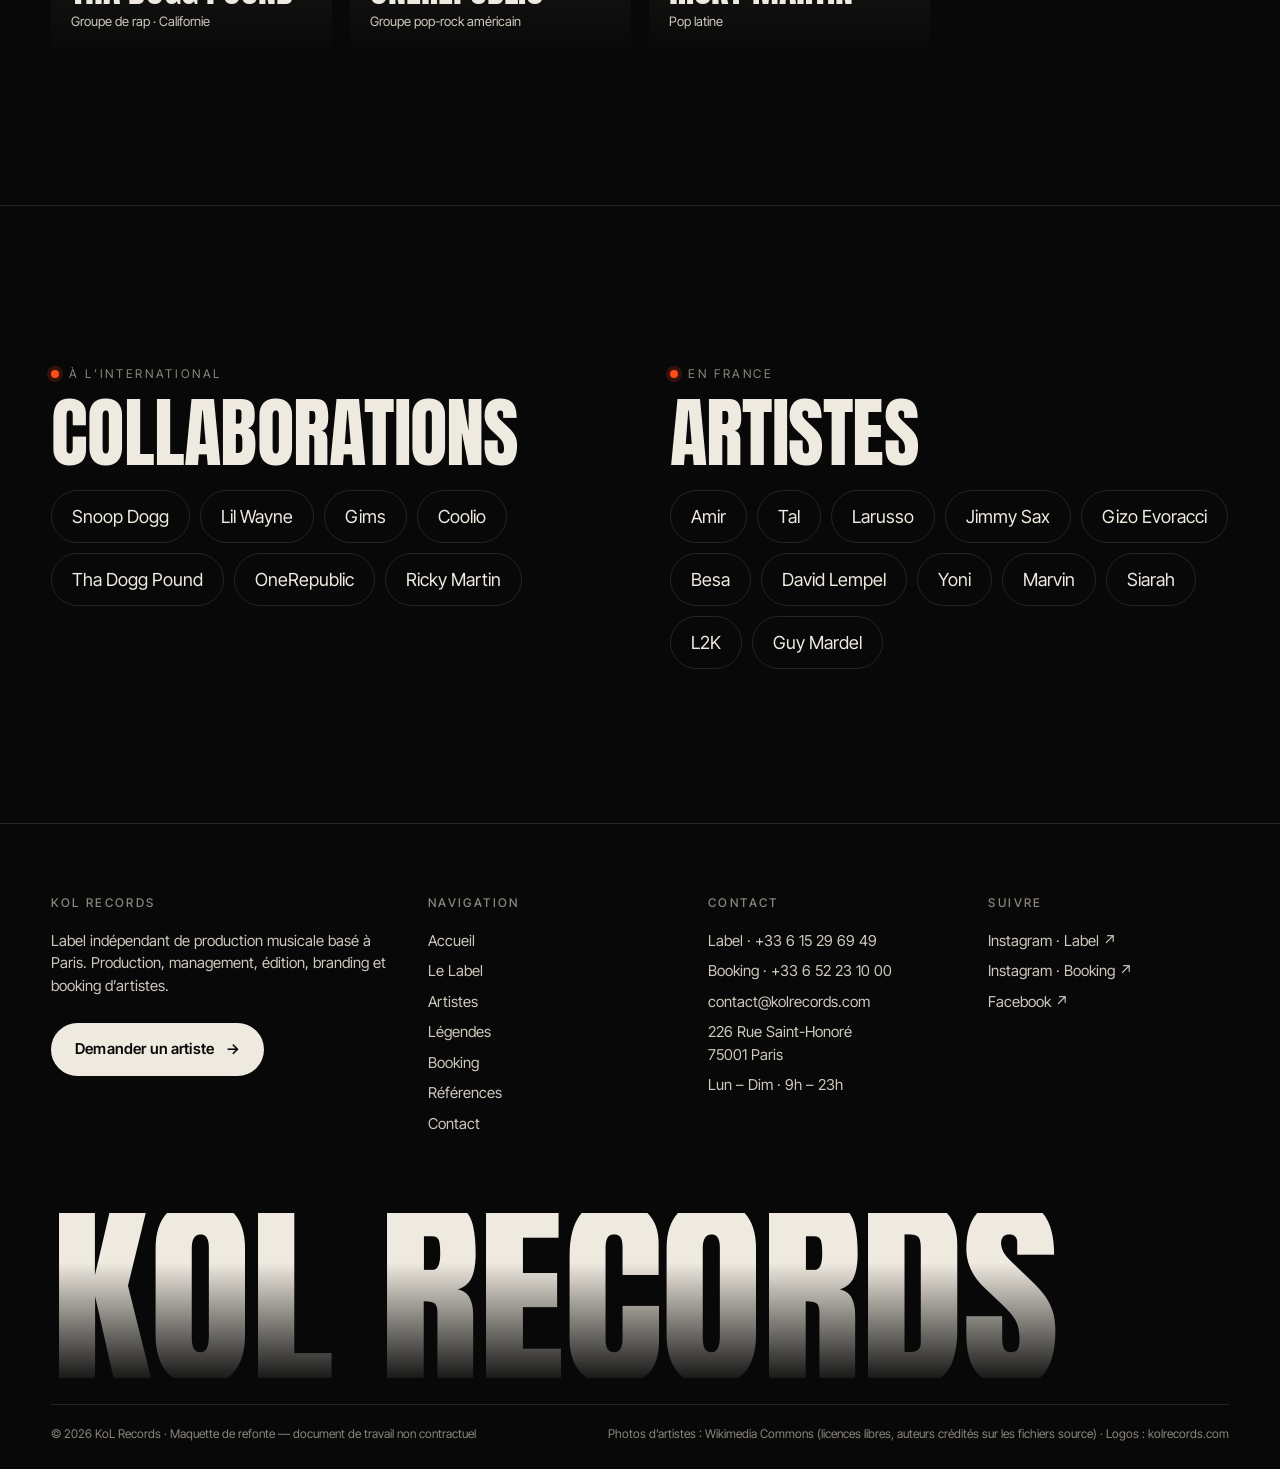
==== commit 0975c5a0: "Press kits Lil Wayne et Gims, photos de tous les artistes, fix légendes" ====
--- a/artistes.html
+++ b/artistes.html
@@ -5,7 +5,7 @@
 <title>Artistes — Catalogue booking · KoL Records</title>
 <link rel="preconnect" href="https://fonts.googleapis.com"><link rel="preconnect" href="https://fonts.gstatic.com" crossorigin><link rel="preconnect" href="https://upload.wikimedia.org" crossorigin><link rel="preconnect" href="https://cdn.jsdelivr.net">
 <link rel="stylesheet" href="https://fonts.googleapis.com/css2?family=Anton&family=Instrument+Serif:ital@0;1&family=Inter+Tight:wght@400;500;600;700&display=swap">
-<link rel="stylesheet" href="style.css?v=21">
+<link rel="stylesheet" href="style.css?v=31">
 </head>
 <body data-page="artistes">
 
@@ -39,7 +39,7 @@
 <section class="section wrap" id="legendes">
   <div class="sh">
     <div><span class="eyebrow" style="color:var(--gold)">KoL Legends</span><h2 class="display" data-split>Les<br><span class="serif gold">légendes.</span></h2></div>
-    <p class="reveal">Artistes internationaux avec lesquels nos méthodes de travail et nos stratégies marketing ont fait leurs preuves. Les plus grands ont droit à un press kit dédié.</p>
+    <p class="reveal">Collaborations internationales et grands noms du booking. Les plus grands ont droit à un press kit dédié : Snoop Dogg, Lil Wayne et Gims.</p>
   </div>
   <div class="agrid" id="lgrid" data-stagger></div>
 </section>
@@ -76,9 +76,9 @@
 <script src="https://cdn.jsdelivr.net/npm/gsap@3.12.5/dist/gsap.min.js"></script>
 <script src="https://cdn.jsdelivr.net/npm/gsap@3.12.5/dist/ScrollTrigger.min.js"></script>
 <script src="https://cdn.jsdelivr.net/npm/lenis@1.1.13/dist/lenis.min.js"></script>
-<script src="data.js?v=20"></script>
-<script src="poster.js?v=20"></script>
-<script src="player.js?v=20"></script>
+<script src="data.js?v=31"></script>
+<script src="poster.js?v=31"></script>
+<script src="player.js?v=31"></script>
 <script>
 (function(){
   const K = window.KOL;
@@ -87,7 +87,7 @@
       ${a.img?`<img src="${a.img}" alt="${a.n}" loading="lazy">`:`<div class="noimg">${a.n.split(' ').map(w=>w[0]).join('')}</div>`}
       ${a.sp?`<button class="listen" data-sp="${a.sp}" data-name="${a.n}" aria-label="Écouter ${a.n}"><i>▶</i>Écouter</button>`:''}
       ${legend? (a.page?`<a href="${a.page}" class="add on" style="background:var(--gold)">Press kit ↗</a>`:`<span class="add">Press kit · bientôt</span>`)
-              : `<button class="add" data-sl-add="${a.n}">+ Ajouter</button>`}
+              : `<button class="add" data-sl-add="${a.n}">+ Ajouter</button>${a.page?`<a href="${a.page}" class="add on" style="top:auto;bottom:96px;background:var(--gold);color:var(--ink)">Press kit ↗</a>`:''}`}
       <div class="info"><span class="c" ${legend?'style="color:var(--gold)"':''}>${legend?'Légende':K.cats[a.cat]}</span><h3>${a.n}</h3><p>${a.d}</p></div>
       ${legend&&a.page?`<a href="${a.page}" style="position:absolute;inset:0;z-index:0" aria-label="${a.n}"></a>`:''}
     </article>`;
@@ -111,7 +111,7 @@
   document.querySelectorAll('[data-view]').forEach(b=>b.addEventListener('click',()=>{document.querySelectorAll('[data-view]').forEach(x=>x.classList.toggle('on',x===b)); grid.classList.toggle('list',b.dataset.view==='list'); apply();}));
 })();
 </script>
-<script src="main.js?v=20"></script>
+<script src="main.js?v=31"></script>
 <script>
 document.addEventListener('DOMContentLoaded',()=>{
   /* écoute */
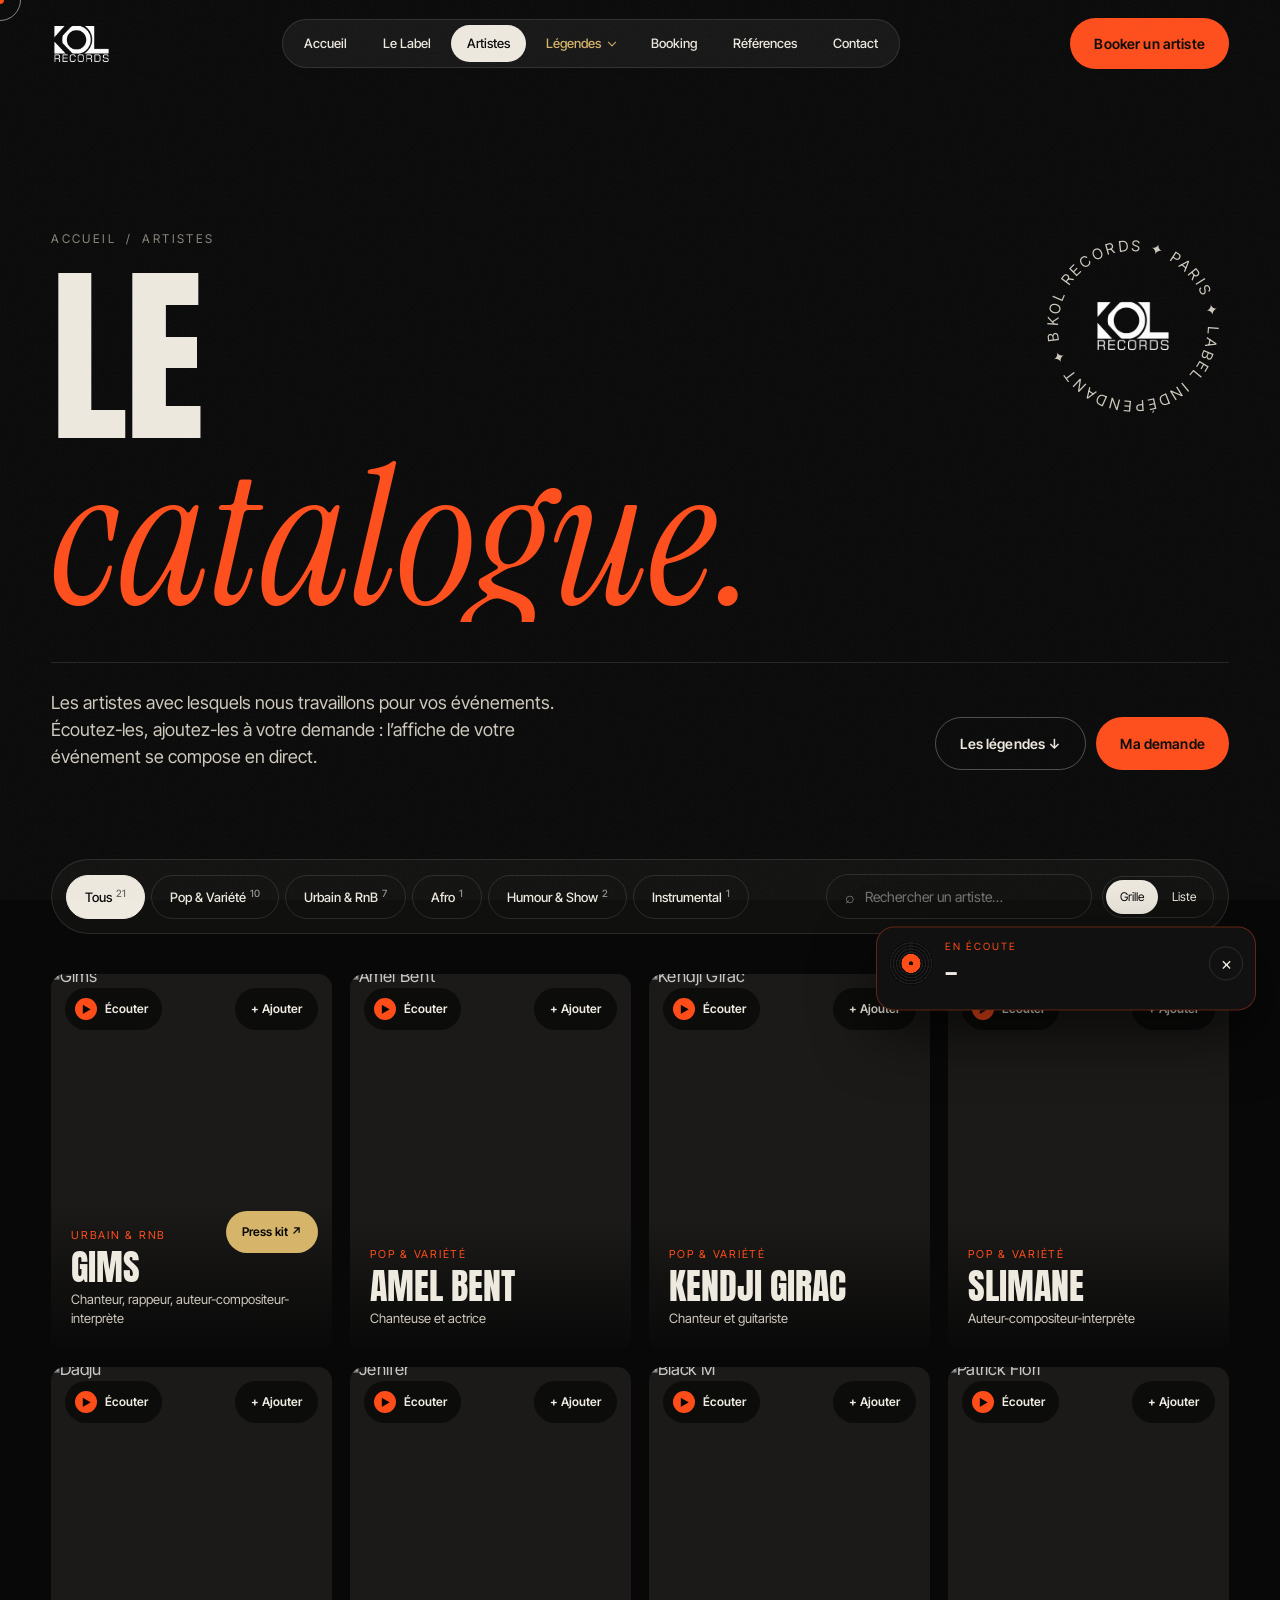
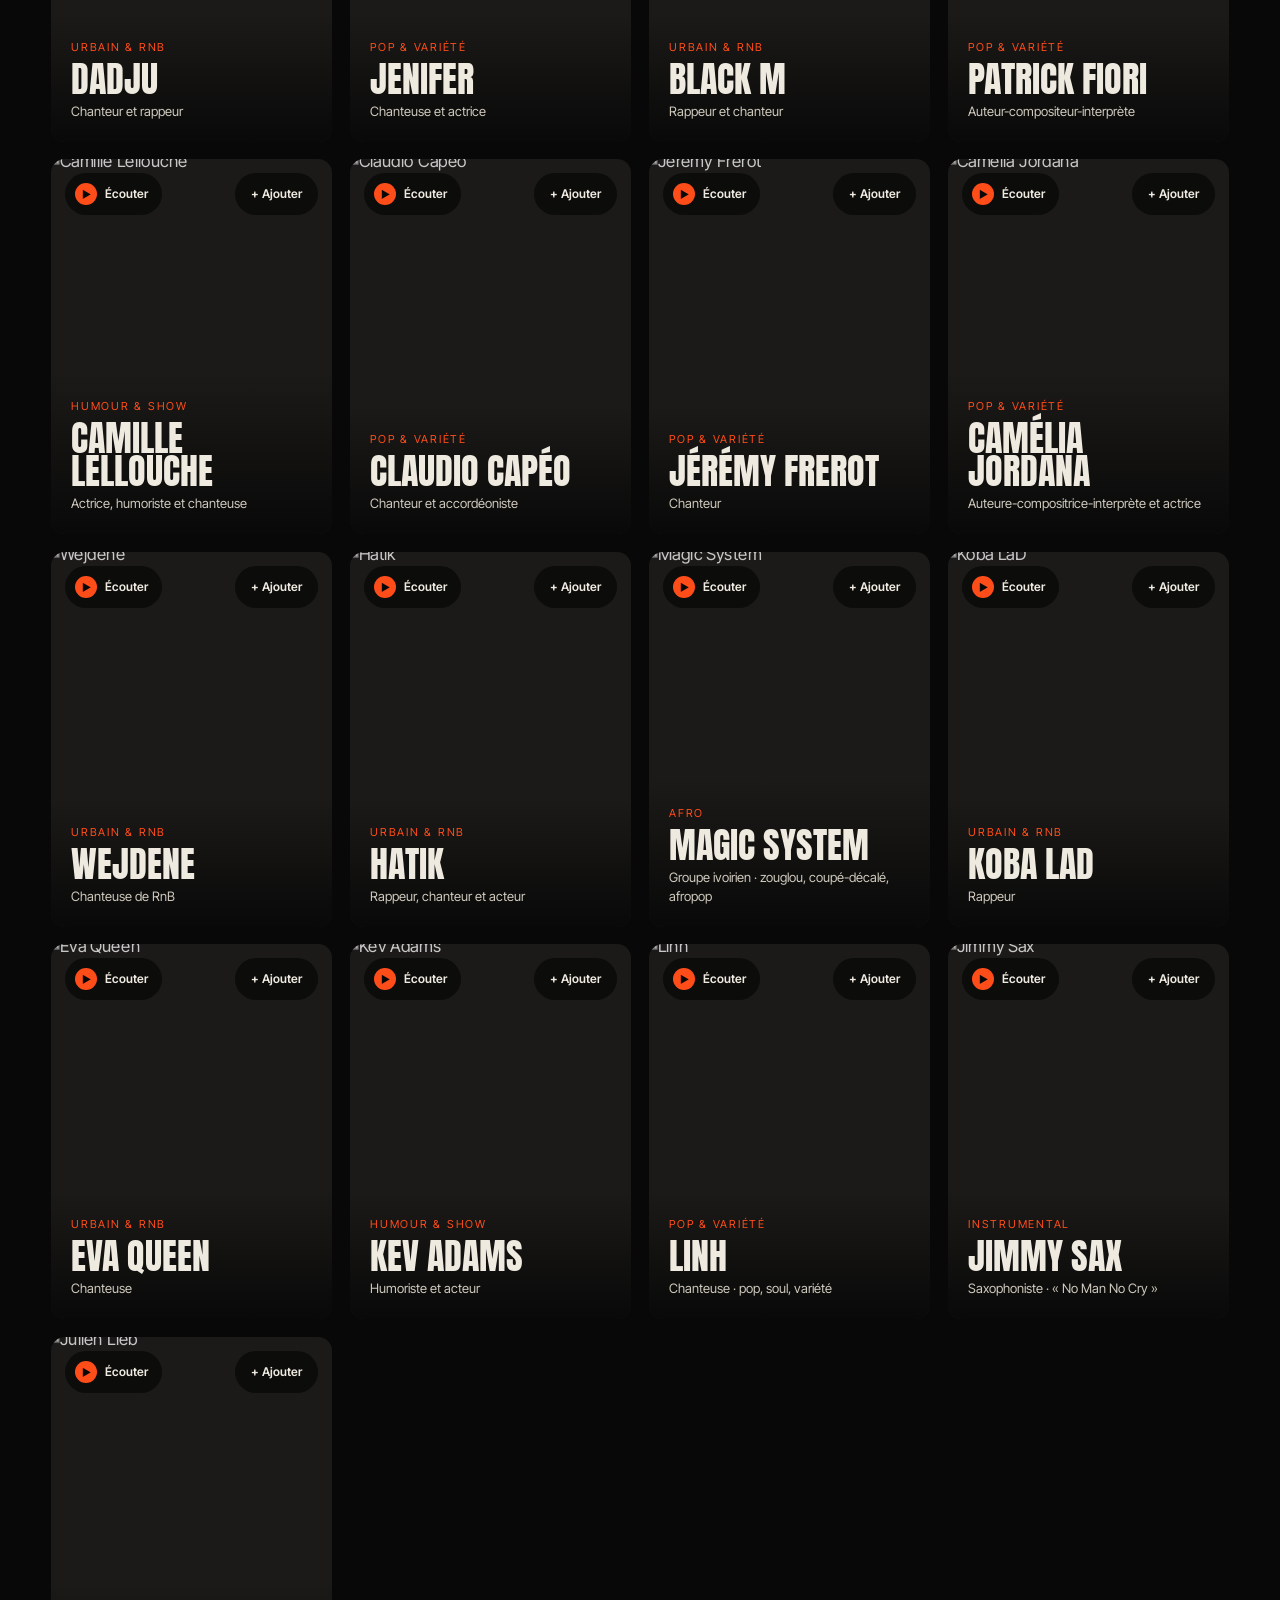
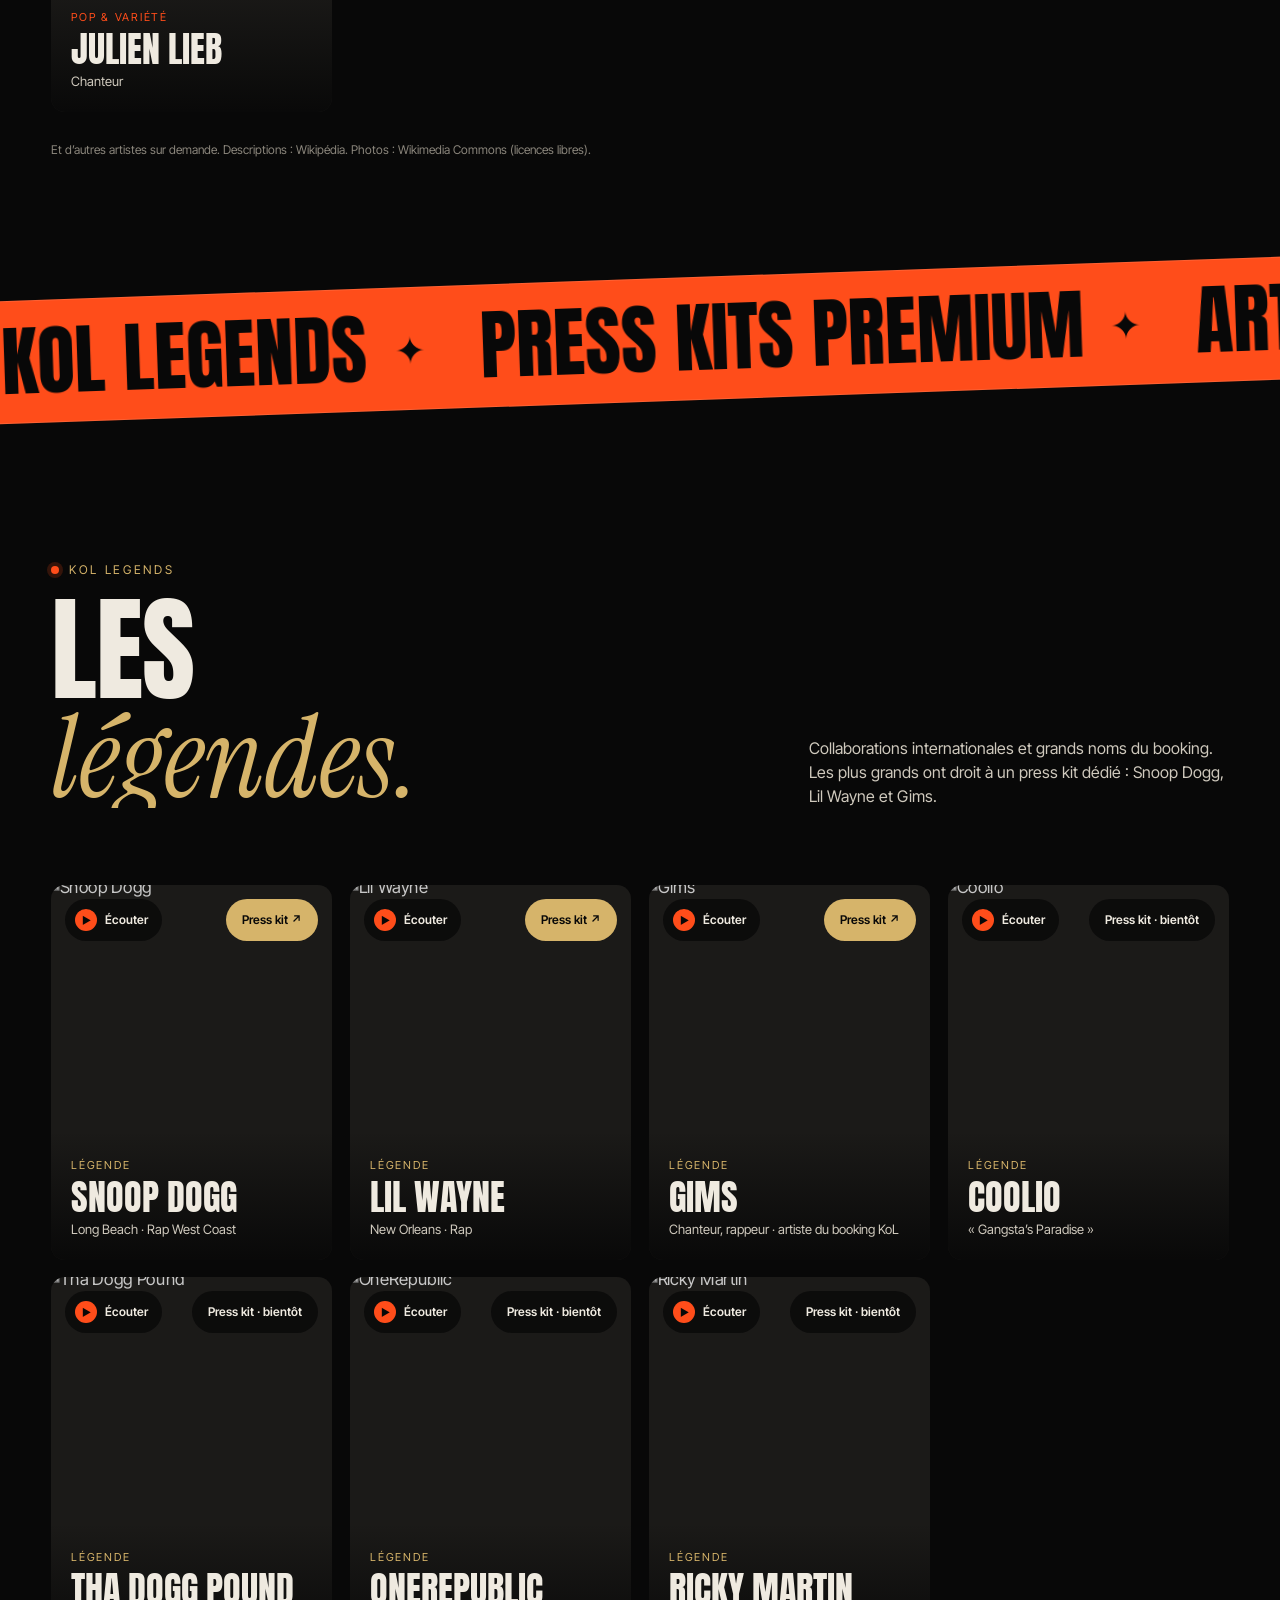
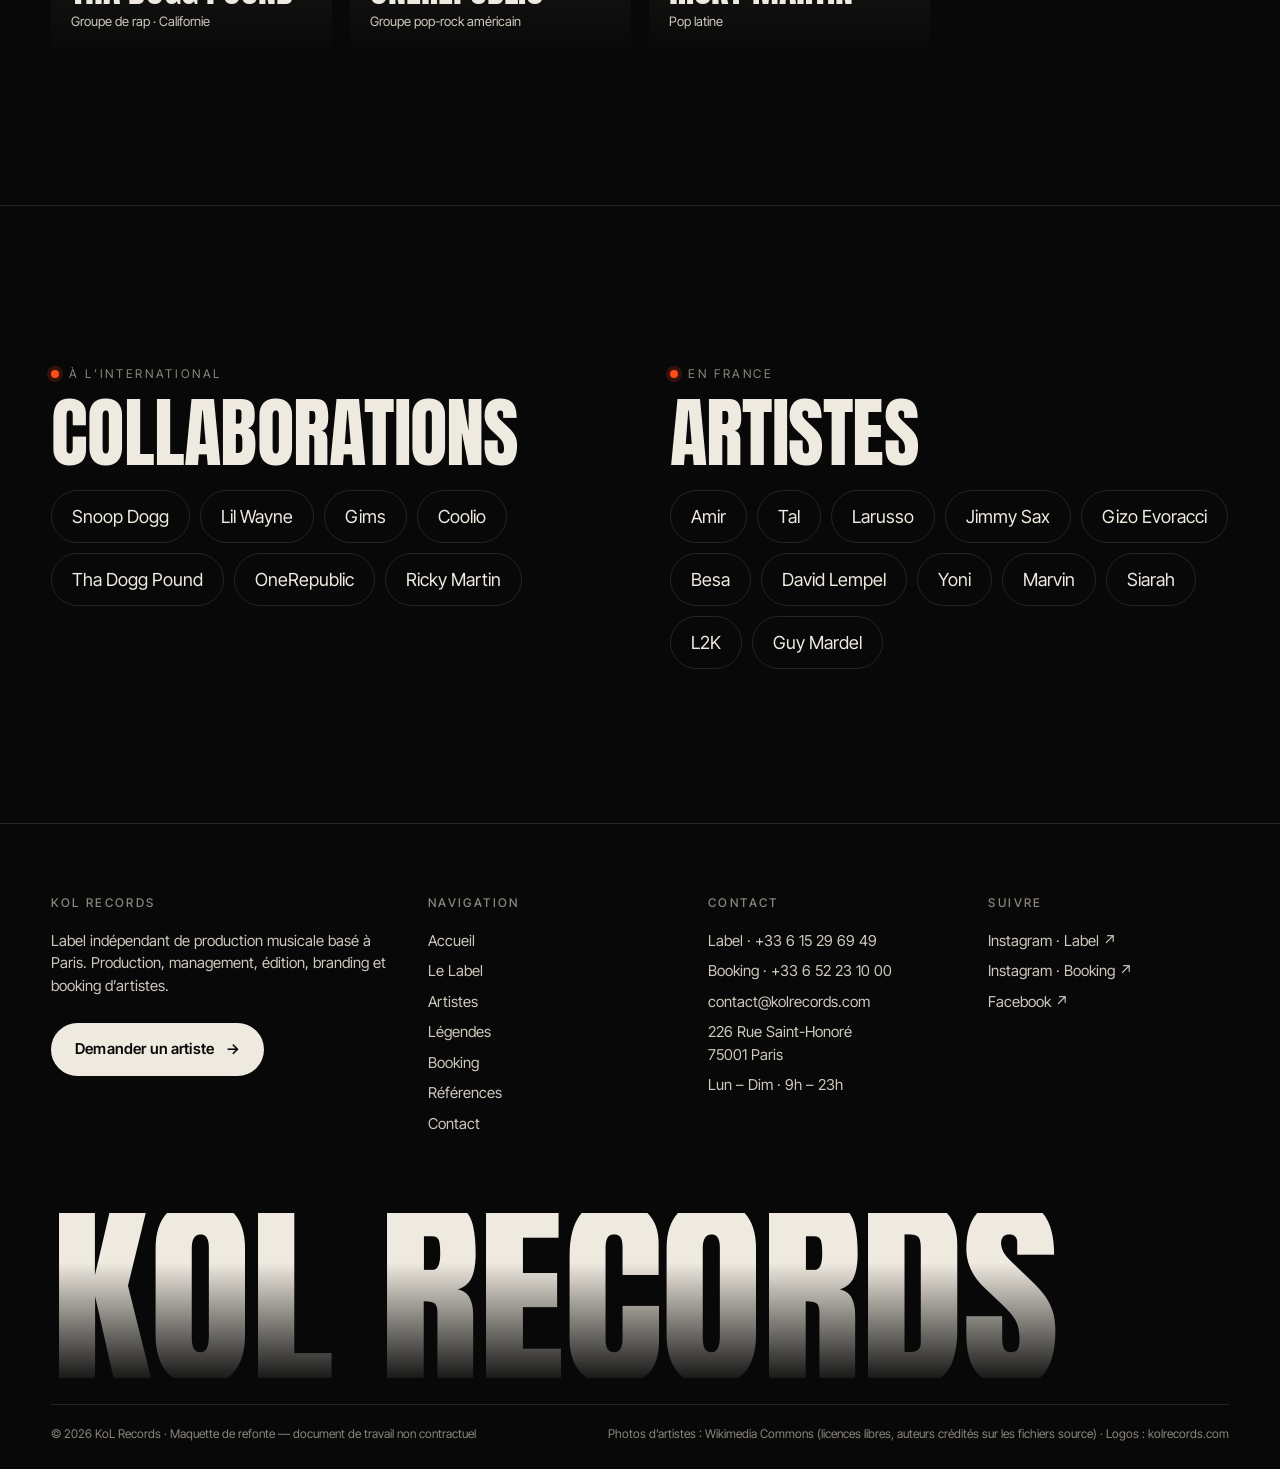
==== commit 851d2261: "Page Légendes + menu déroulant" ====
--- a/artistes.html
+++ b/artistes.html
@@ -5,7 +5,7 @@
 <title>Artistes — Catalogue booking · KoL Records</title>
 <link rel="preconnect" href="https://fonts.googleapis.com"><link rel="preconnect" href="https://fonts.gstatic.com" crossorigin><link rel="preconnect" href="https://upload.wikimedia.org" crossorigin><link rel="preconnect" href="https://cdn.jsdelivr.net">
 <link rel="stylesheet" href="https://fonts.googleapis.com/css2?family=Anton&family=Instrument+Serif:ital@0;1&family=Inter+Tight:wght@400;500;600;700&display=swap">
-<link rel="stylesheet" href="style.css?v=31">
+<link rel="stylesheet" href="style.css?v=32">
 </head>
 <body data-page="artistes">
 
@@ -76,9 +76,9 @@
 <script src="https://cdn.jsdelivr.net/npm/gsap@3.12.5/dist/gsap.min.js"></script>
 <script src="https://cdn.jsdelivr.net/npm/gsap@3.12.5/dist/ScrollTrigger.min.js"></script>
 <script src="https://cdn.jsdelivr.net/npm/lenis@1.1.13/dist/lenis.min.js"></script>
-<script src="data.js?v=31"></script>
-<script src="poster.js?v=31"></script>
-<script src="player.js?v=31"></script>
+<script src="data.js?v=32"></script>
+<script src="poster.js?v=32"></script>
+<script src="player.js?v=32"></script>
 <script>
 (function(){
   const K = window.KOL;
@@ -111,7 +111,7 @@
   document.querySelectorAll('[data-view]').forEach(b=>b.addEventListener('click',()=>{document.querySelectorAll('[data-view]').forEach(x=>x.classList.toggle('on',x===b)); grid.classList.toggle('list',b.dataset.view==='list'); apply();}));
 })();
 </script>
-<script src="main.js?v=31"></script>
+<script src="main.js?v=32"></script>
 <script>
 document.addEventListener('DOMContentLoaded',()=>{
   /* écoute */
--- a/style.css
+++ b/style.css
@@ -549,3 +549,22 @@
 
 .shortlist:not(.on){opacity:0;pointer-events:none}
 .shortlist{transition:transform .6s var(--ease),opacity .4s,bottom .6s var(--ease)}
+
+/* menu Légendes */
+.nav-dd{position:relative;display:inline-flex}
+.nav-dd > a small{font-size:9px;margin-left:2px;opacity:.7}
+.nav-dd .dd{position:absolute;left:50%;top:calc(100% + 12px);transform:translate(-50%,8px);width:300px;background:#111;border:1px solid rgba(214,180,106,.3);border-radius:18px;padding:8px;display:flex;flex-direction:column;gap:2px;opacity:0;pointer-events:none;transition:opacity .25s,transform .35s var(--ease);box-shadow:0 30px 70px rgba(0,0,0,.6)}
+.nav-dd .dd:before{content:"";position:absolute;left:0;right:0;top:-14px;height:14px}
+.nav-dd:hover .dd,.nav-dd:focus-within .dd{opacity:1;pointer-events:auto;transform:translate(-50%,0)}
+.nav .links .nav-dd .dd a{display:flex;align-items:center;gap:12px;padding:8px 10px;border-radius:12px;background:none;color:var(--bone)}
+.nav .links .nav-dd .dd a:hover{background:rgba(214,180,106,.12)}
+.nav-dd .dd img{width:44px;height:44px;border-radius:50%;object-fit:cover;object-position:50% 20%;filter:grayscale(1);transition:filter .3s}
+.nav-dd .dd a:hover img{filter:none}
+.nav-dd .dd b{display:block;font-family:var(--display);font-weight:400;font-size:20px;text-transform:uppercase;line-height:1}
+.nav-dd .dd small{display:block;font-size:11px;color:var(--gold);margin-top:3px}
+.nav .links .nav-dd .dd a.all{justify-content:center;font-size:12px;color:var(--gold);border-top:1px solid var(--line);border-radius:0 0 12px 12px;margin-top:4px;padding:10px}
+.mm-sub{display:flex;gap:10px;flex-wrap:wrap;margin:4px 0 14px 34px}
+.mm-sub a{font-size:14px;padding:8px 14px;border:1px solid rgba(214,180,106,.4);border-radius:100px;color:var(--gold)}
+
+.nav-dd .chev{display:inline-block;width:6px;height:6px;border-right:1.5px solid currentColor;border-bottom:1.5px solid currentColor;transform:rotate(45deg) translate(-2px,-2px);margin-left:8px;transition:transform .3s}
+.nav-dd:hover .chev{transform:rotate(225deg) translate(-1px,-1px)}
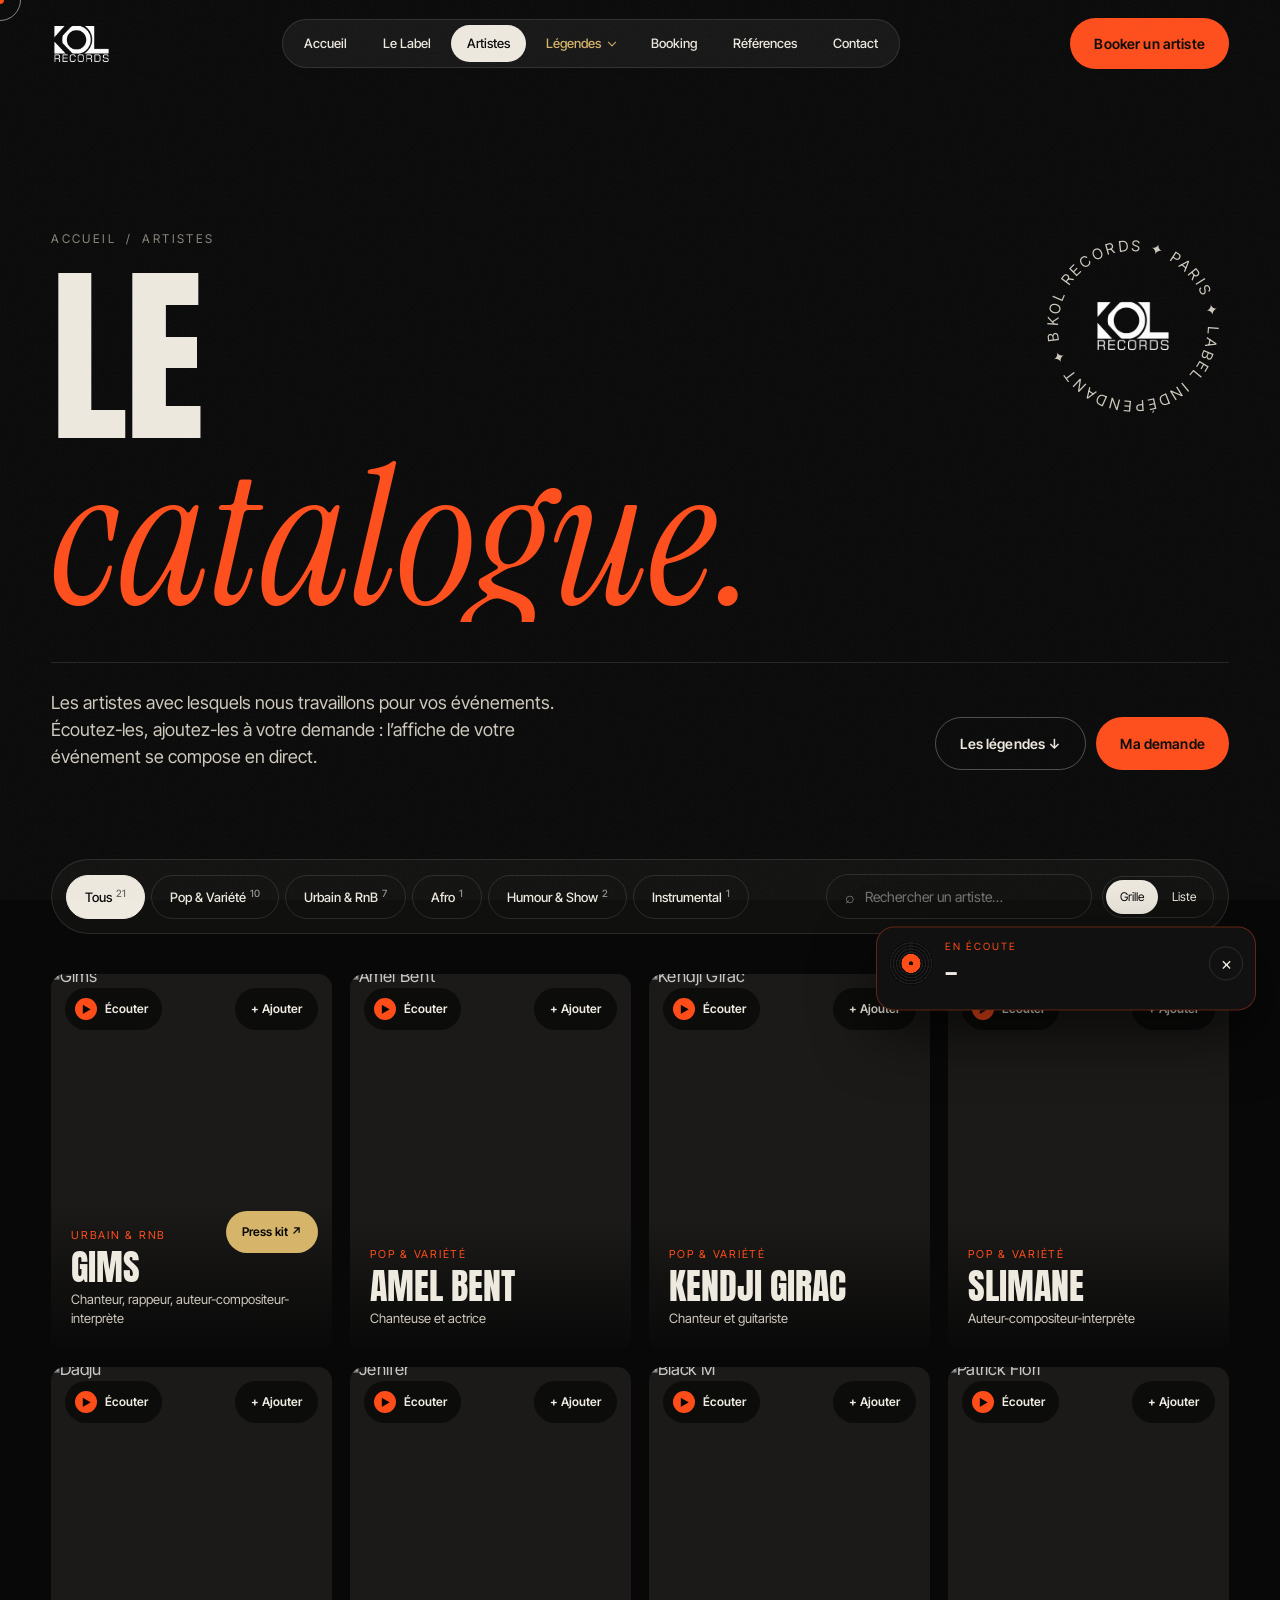
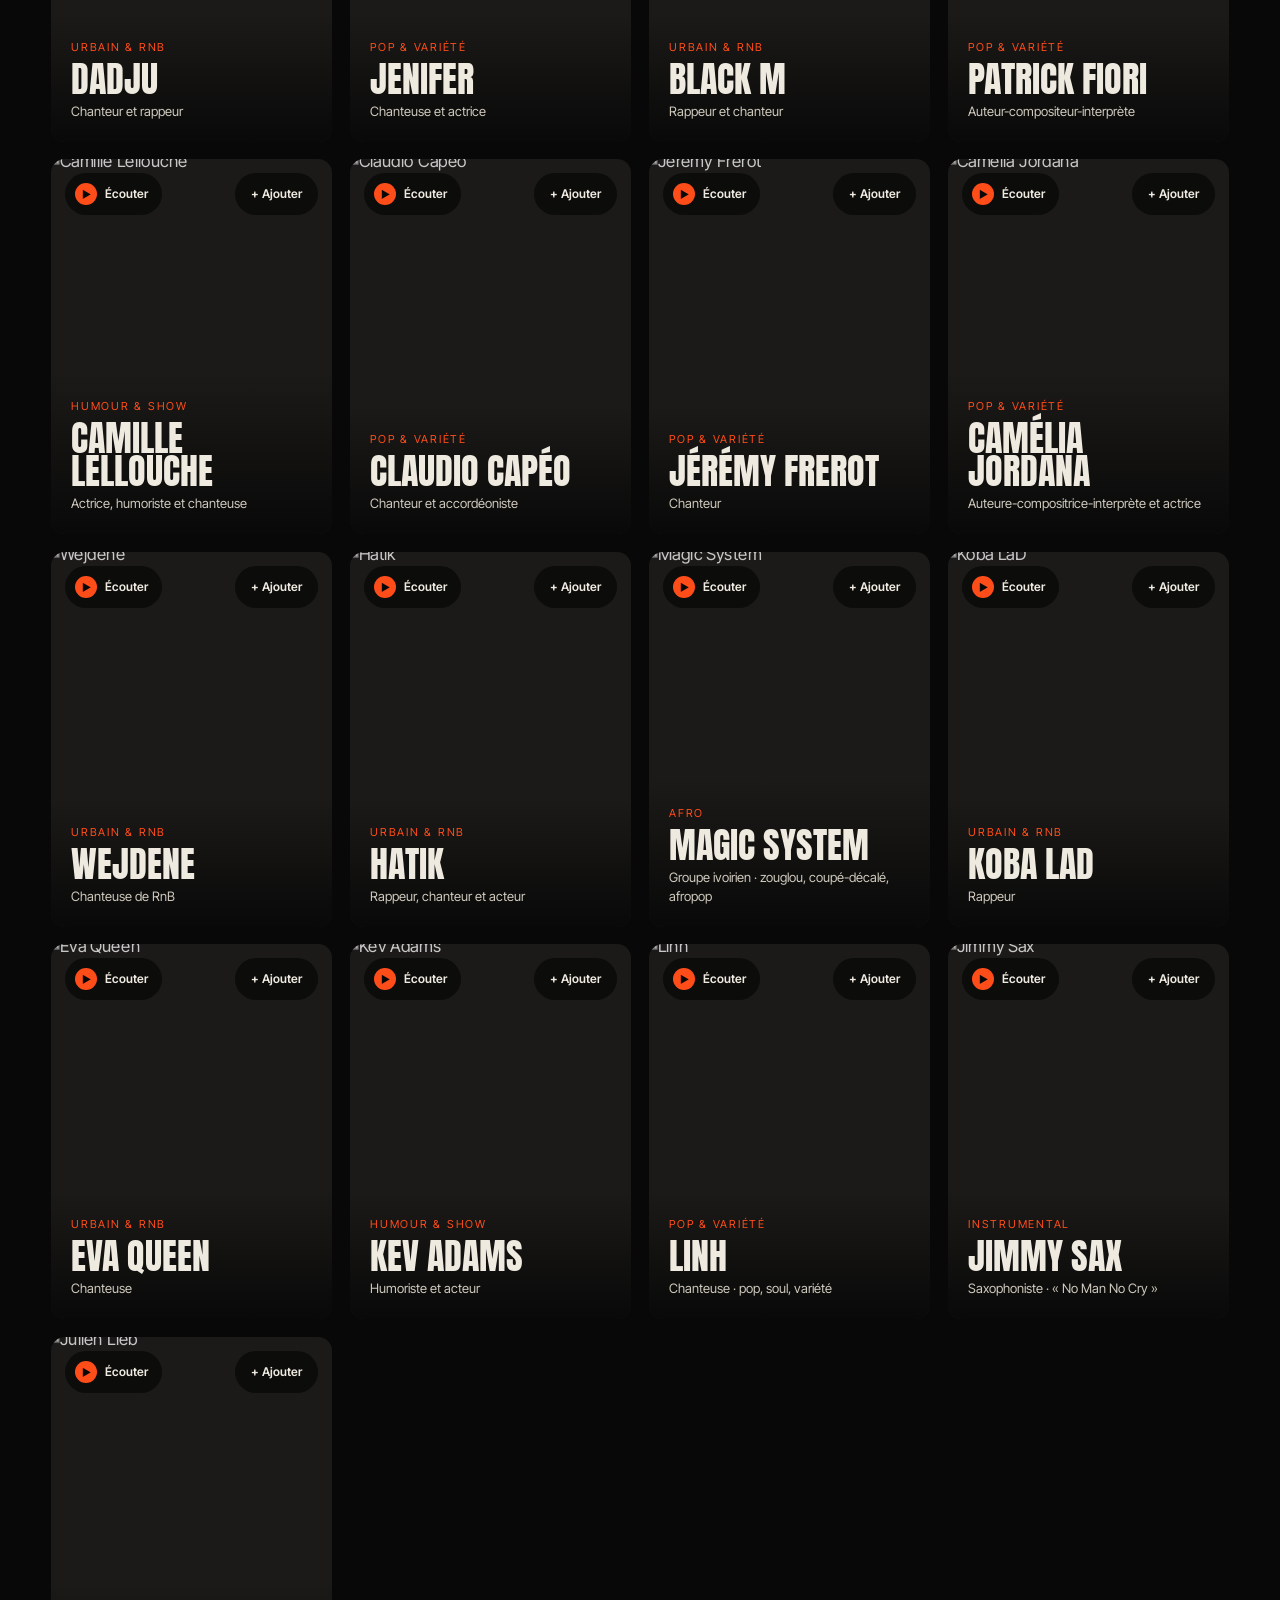
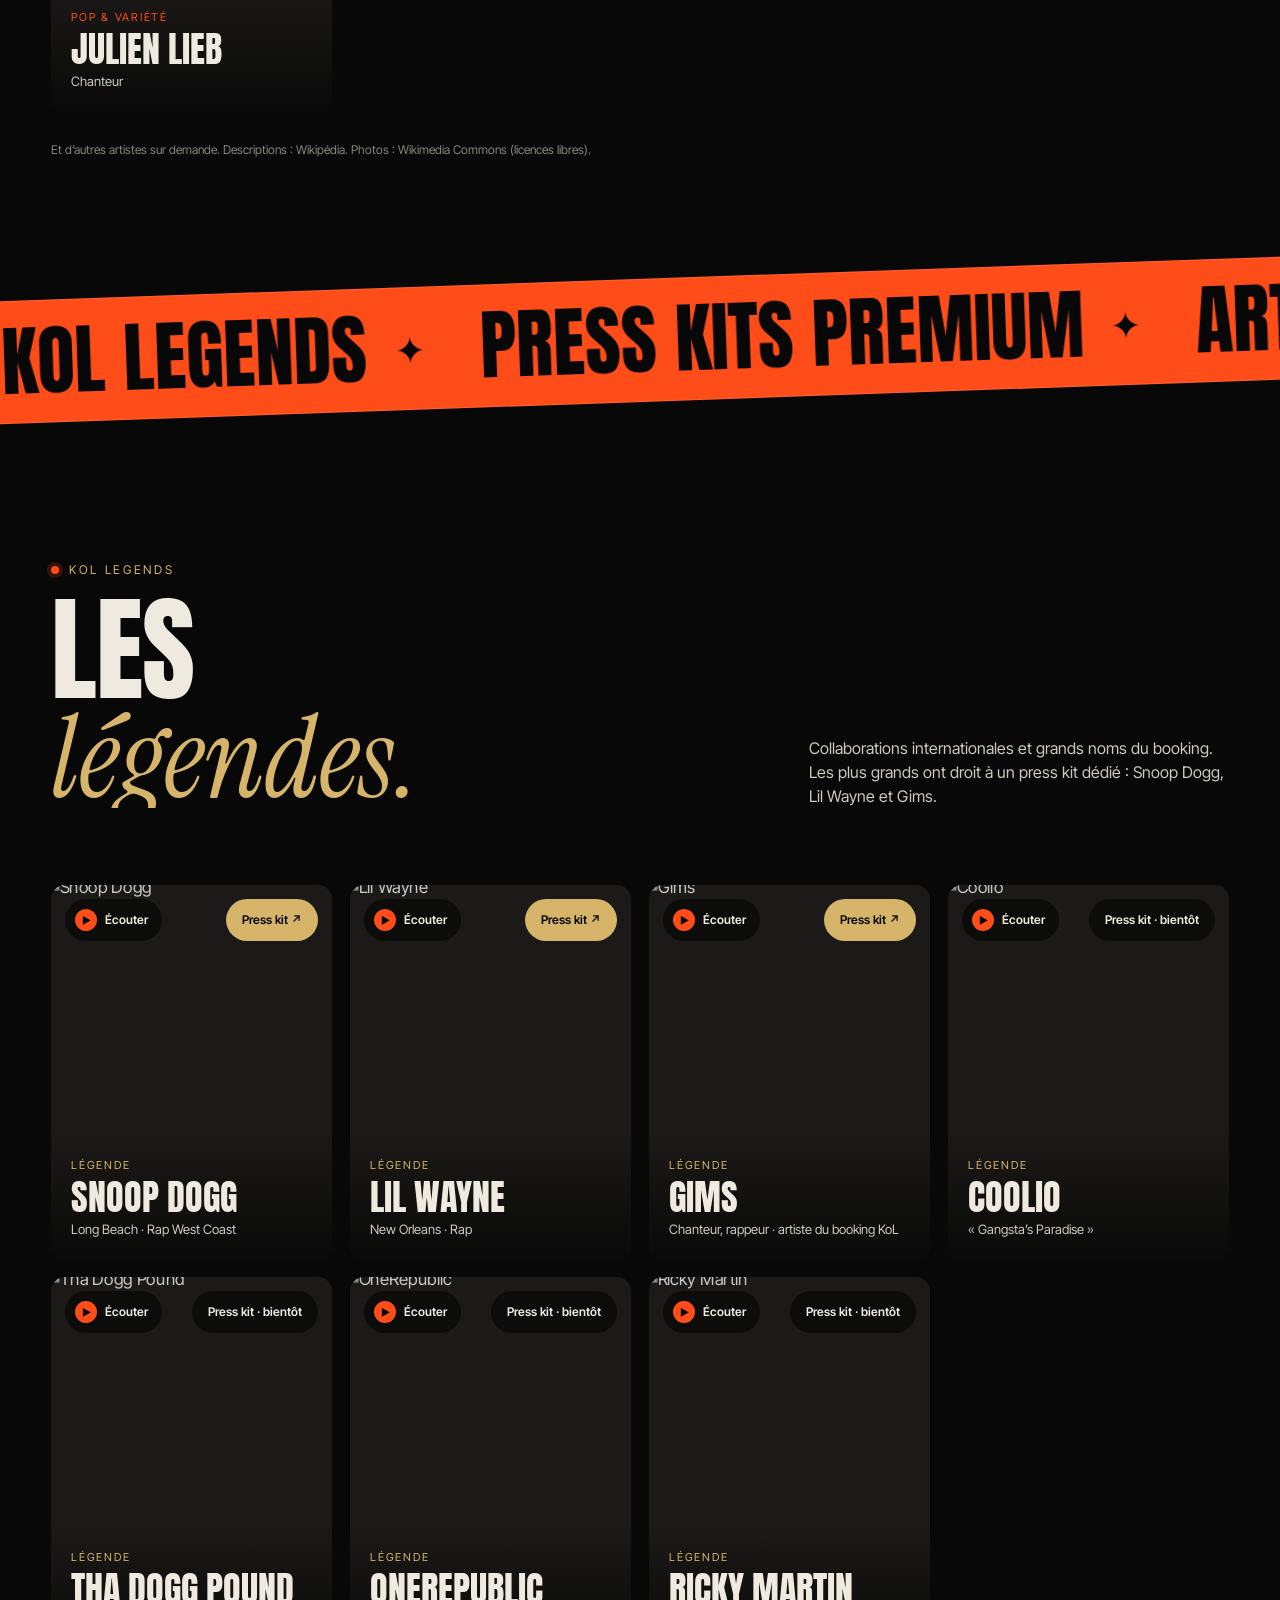
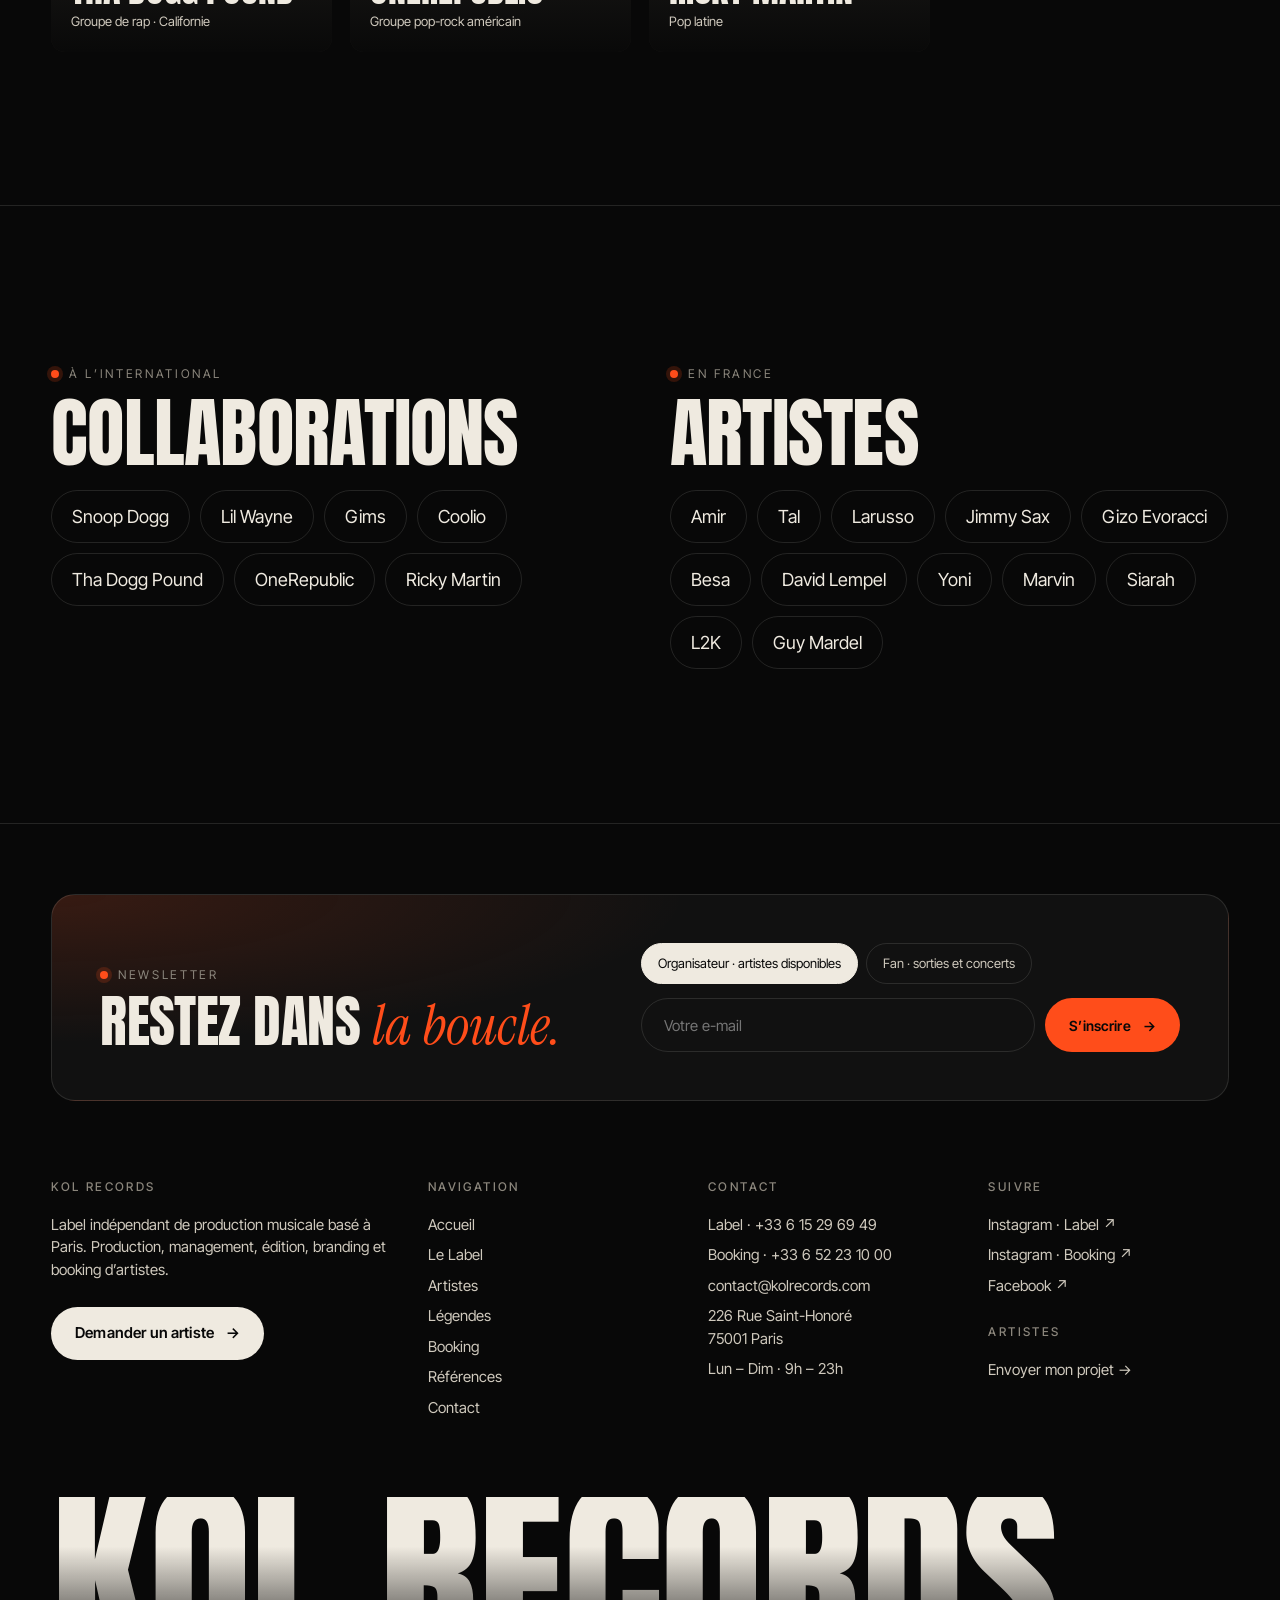
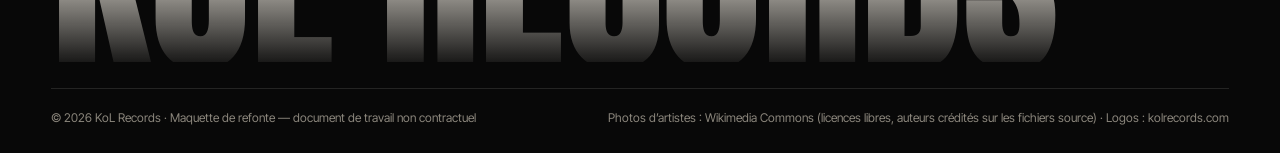
==== commit 7d703e68: "Benchmark : page Envoyer mon projet, FAQ organisateurs, newsletter" ====
--- a/artistes.html
+++ b/artistes.html
@@ -5,7 +5,7 @@
 <title>Artistes — Catalogue booking · KoL Records</title>
 <link rel="preconnect" href="https://fonts.googleapis.com"><link rel="preconnect" href="https://fonts.gstatic.com" crossorigin><link rel="preconnect" href="https://upload.wikimedia.org" crossorigin><link rel="preconnect" href="https://cdn.jsdelivr.net">
 <link rel="stylesheet" href="https://fonts.googleapis.com/css2?family=Anton&family=Instrument+Serif:ital@0;1&family=Inter+Tight:wght@400;500;600;700&display=swap">
-<link rel="stylesheet" href="style.css?v=32">
+<link rel="stylesheet" href="style.css?v=40">
 </head>
 <body data-page="artistes">
 
@@ -76,7 +76,7 @@
 <script src="https://cdn.jsdelivr.net/npm/gsap@3.12.5/dist/gsap.min.js"></script>
 <script src="https://cdn.jsdelivr.net/npm/gsap@3.12.5/dist/ScrollTrigger.min.js"></script>
 <script src="https://cdn.jsdelivr.net/npm/lenis@1.1.13/dist/lenis.min.js"></script>
-<script src="data.js?v=32"></script>
+<script src="data.js?v=35"></script>
 <script src="poster.js?v=32"></script>
 <script src="player.js?v=32"></script>
 <script>
@@ -111,7 +111,7 @@
   document.querySelectorAll('[data-view]').forEach(b=>b.addEventListener('click',()=>{document.querySelectorAll('[data-view]').forEach(x=>x.classList.toggle('on',x===b)); grid.classList.toggle('list',b.dataset.view==='list'); apply();}));
 })();
 </script>
-<script src="main.js?v=32"></script>
+<script src="main.js?v=40"></script>
 <script>
 document.addEventListener('DOMContentLoaded',()=>{
   /* écoute */
--- a/style.css
+++ b/style.css
@@ -568,3 +568,28 @@
 
 .nav-dd .chev{display:inline-block;width:6px;height:6px;border-right:1.5px solid currentColor;border-bottom:1.5px solid currentColor;transform:rotate(45deg) translate(-2px,-2px);margin-left:8px;transition:transform .3s}
 .nav-dd:hover .chev{transform:rotate(225deg) translate(-1px,-1px)}
+
+/* newsletter footer */
+.nl{display:grid;grid-template-columns:1fr 1.1fr;gap:clamp(24px,4vw,60px);align-items:end;padding:clamp(30px,4vw,48px);margin-bottom:clamp(50px,6vw,80px);border:1px solid var(--line);border-radius:24px;background:radial-gradient(90% 120% at 0% 0%,rgba(255,77,26,.16),transparent 60%),#111}
+.nl h4{font-size:clamp(40px,4.4vw,72px);line-height:.9;margin-top:12px}
+.nl-seg{display:flex;flex-wrap:wrap;gap:8px;margin-bottom:14px}
+.nl-seg input{display:none}.nl-seg label{cursor:none}
+.nl-seg span{display:inline-block;padding:10px 16px;border-radius:100px;border:1px solid var(--line);font-size:13px;color:var(--bone-2);transition:all .3s}
+.nl-seg input:checked+span{background:var(--bone);color:var(--ink);border-color:var(--bone)}
+.nl-row{display:flex;gap:10px}
+.nl-row input{flex:1;min-width:0;background:transparent;border:1px solid var(--line);border-radius:100px;padding:0 22px;color:var(--bone);font:inherit;font-size:15px;height:54px;outline:none;transition:border-color .3s}
+.nl-row input:focus{border-color:var(--accent)}
+.nl-ok{display:none;margin-top:12px;color:var(--accent);font-size:14px}
+.nl.done .nl-ok{display:block}.nl.done .nl-row{opacity:.4;pointer-events:none}
+@media (max-width:860px){.nl{grid-template-columns:1fr}.nl-row{flex-direction:column}.nl-row input{height:52px}}
+/* FAQ organisateurs */
+.faq-grid{display:grid;grid-template-columns:.8fr 1.2fr;gap:clamp(30px,5vw,80px);align-items:start}
+@media (max-width:900px){.faq-grid{grid-template-columns:1fr}}
+.faq details{border-bottom:1px solid var(--line)}
+.faq summary{list-style:none;cursor:none;display:flex;justify-content:space-between;gap:20px;align-items:center;padding:24px 0;font-size:clamp(18px,1.6vw,22px);font-weight:500}
+.faq summary::-webkit-details-marker{display:none}
+.faq summary i{font-style:normal;flex:none;width:34px;height:34px;border-radius:50%;border:1px solid var(--line);display:grid;place-items:center;transition:transform .4s cubic-bezier(.2,.8,.2,1),background .3s,color .3s}
+.faq details[open] summary i{transform:rotate(45deg);background:var(--accent);color:var(--ink);border-color:var(--accent)}
+.faq .a{padding:0 50px 26px 0;color:var(--bone-2);line-height:1.6;max-width:680px}
+.faq .a small{display:block;margin-top:10px;color:var(--muted);font-size:12px}
+.faq .a small a{text-decoration:underline}
